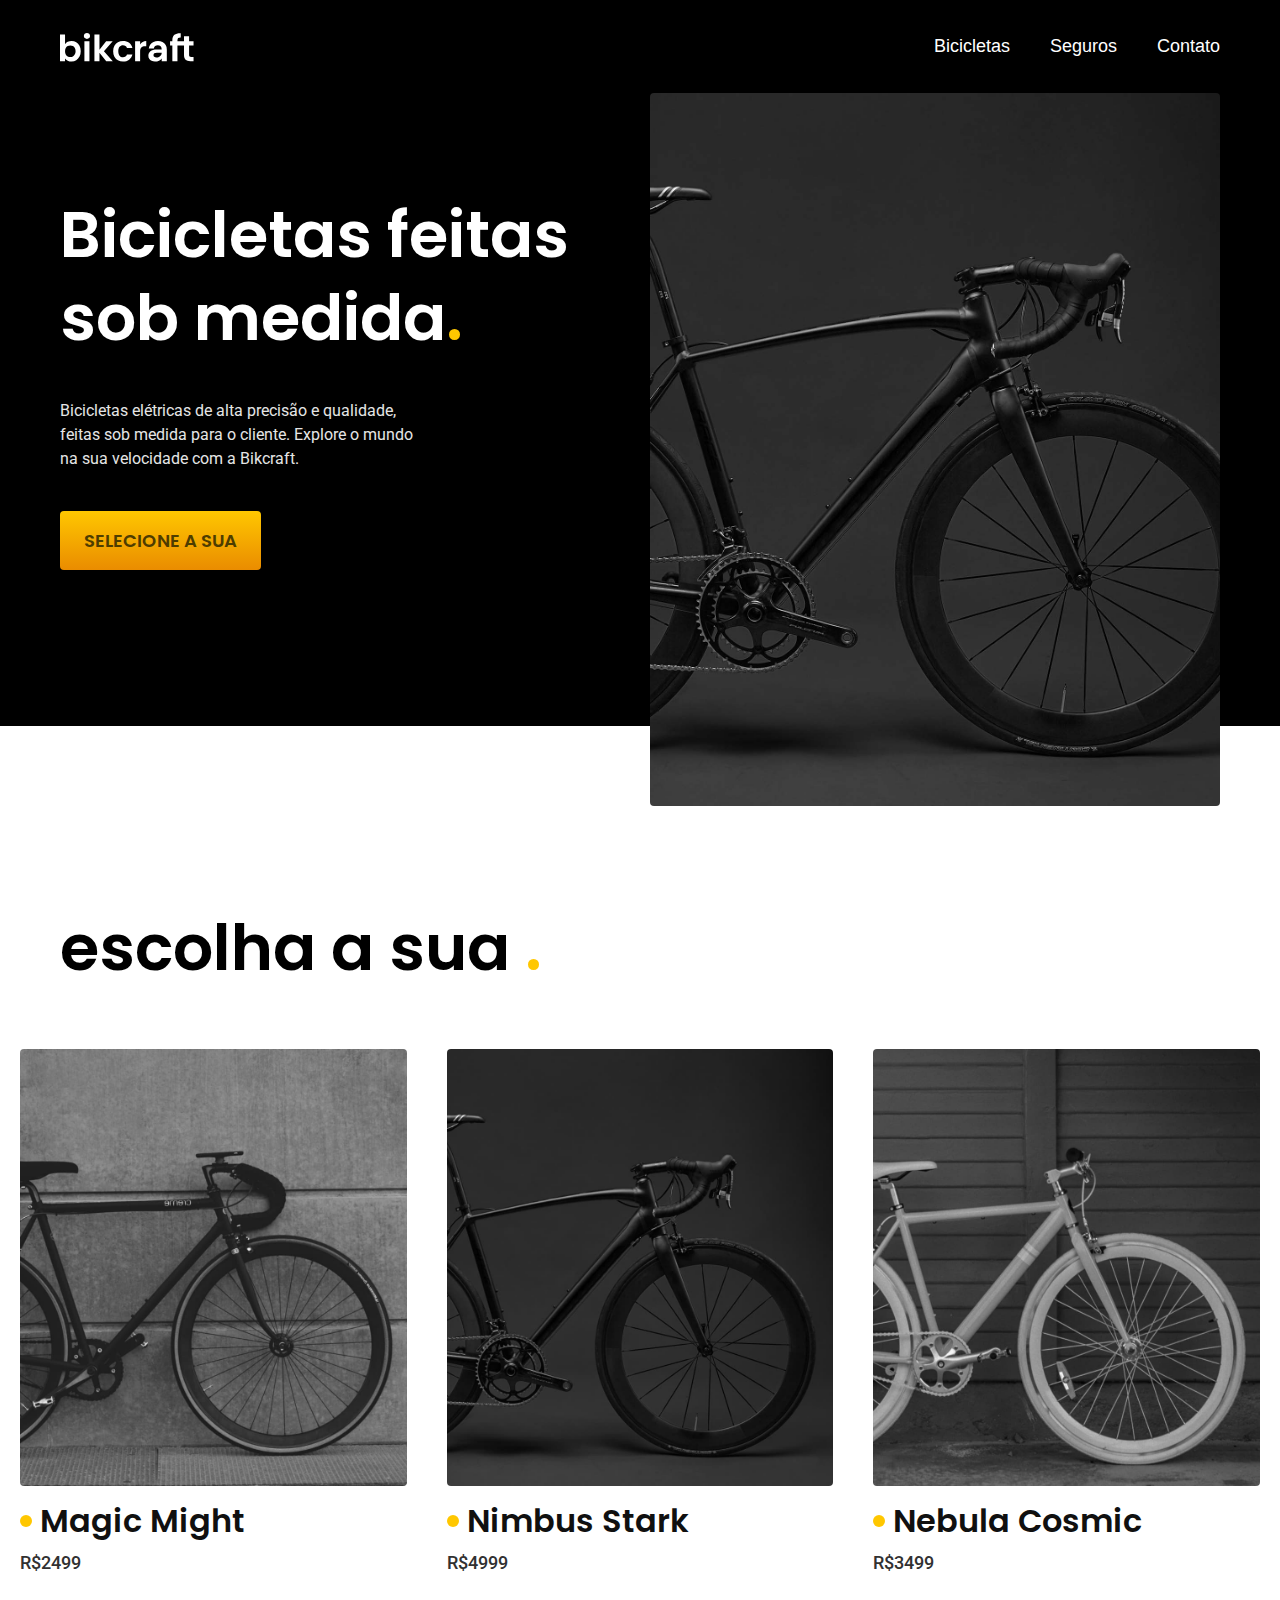
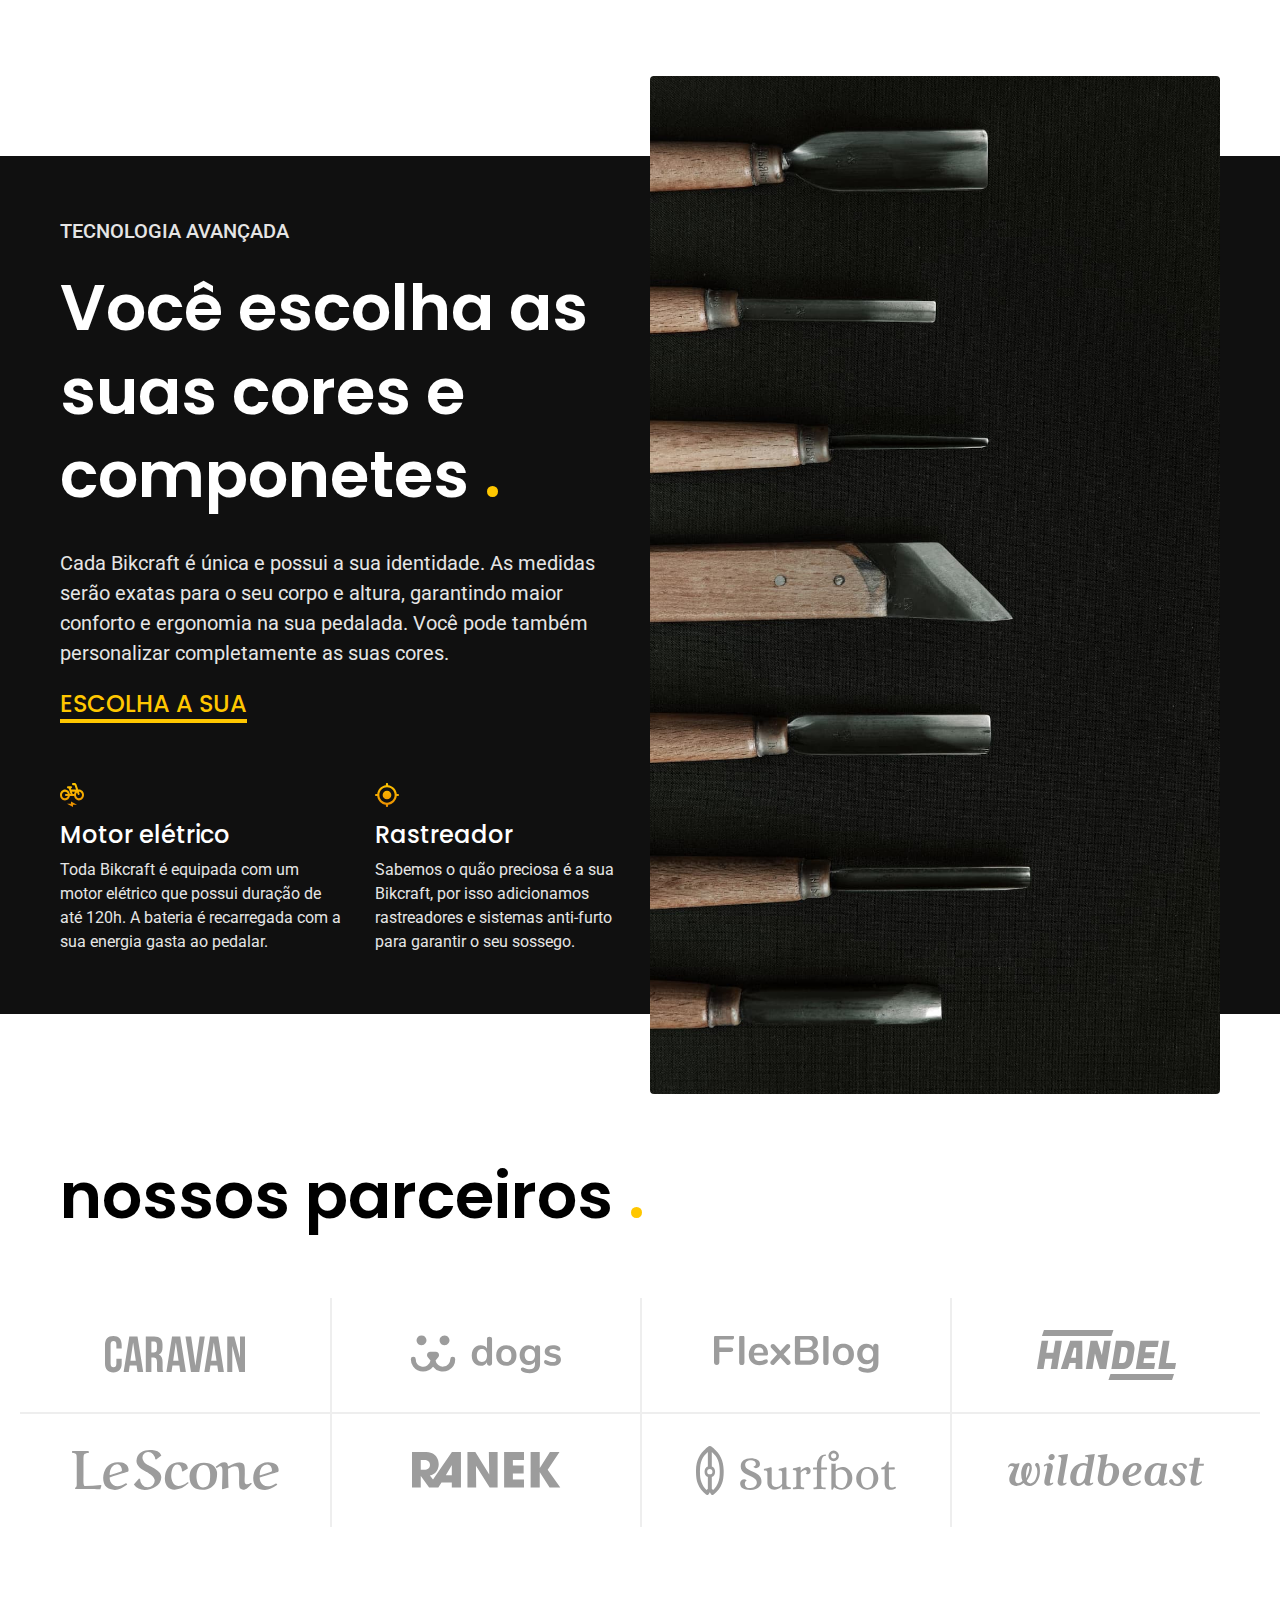
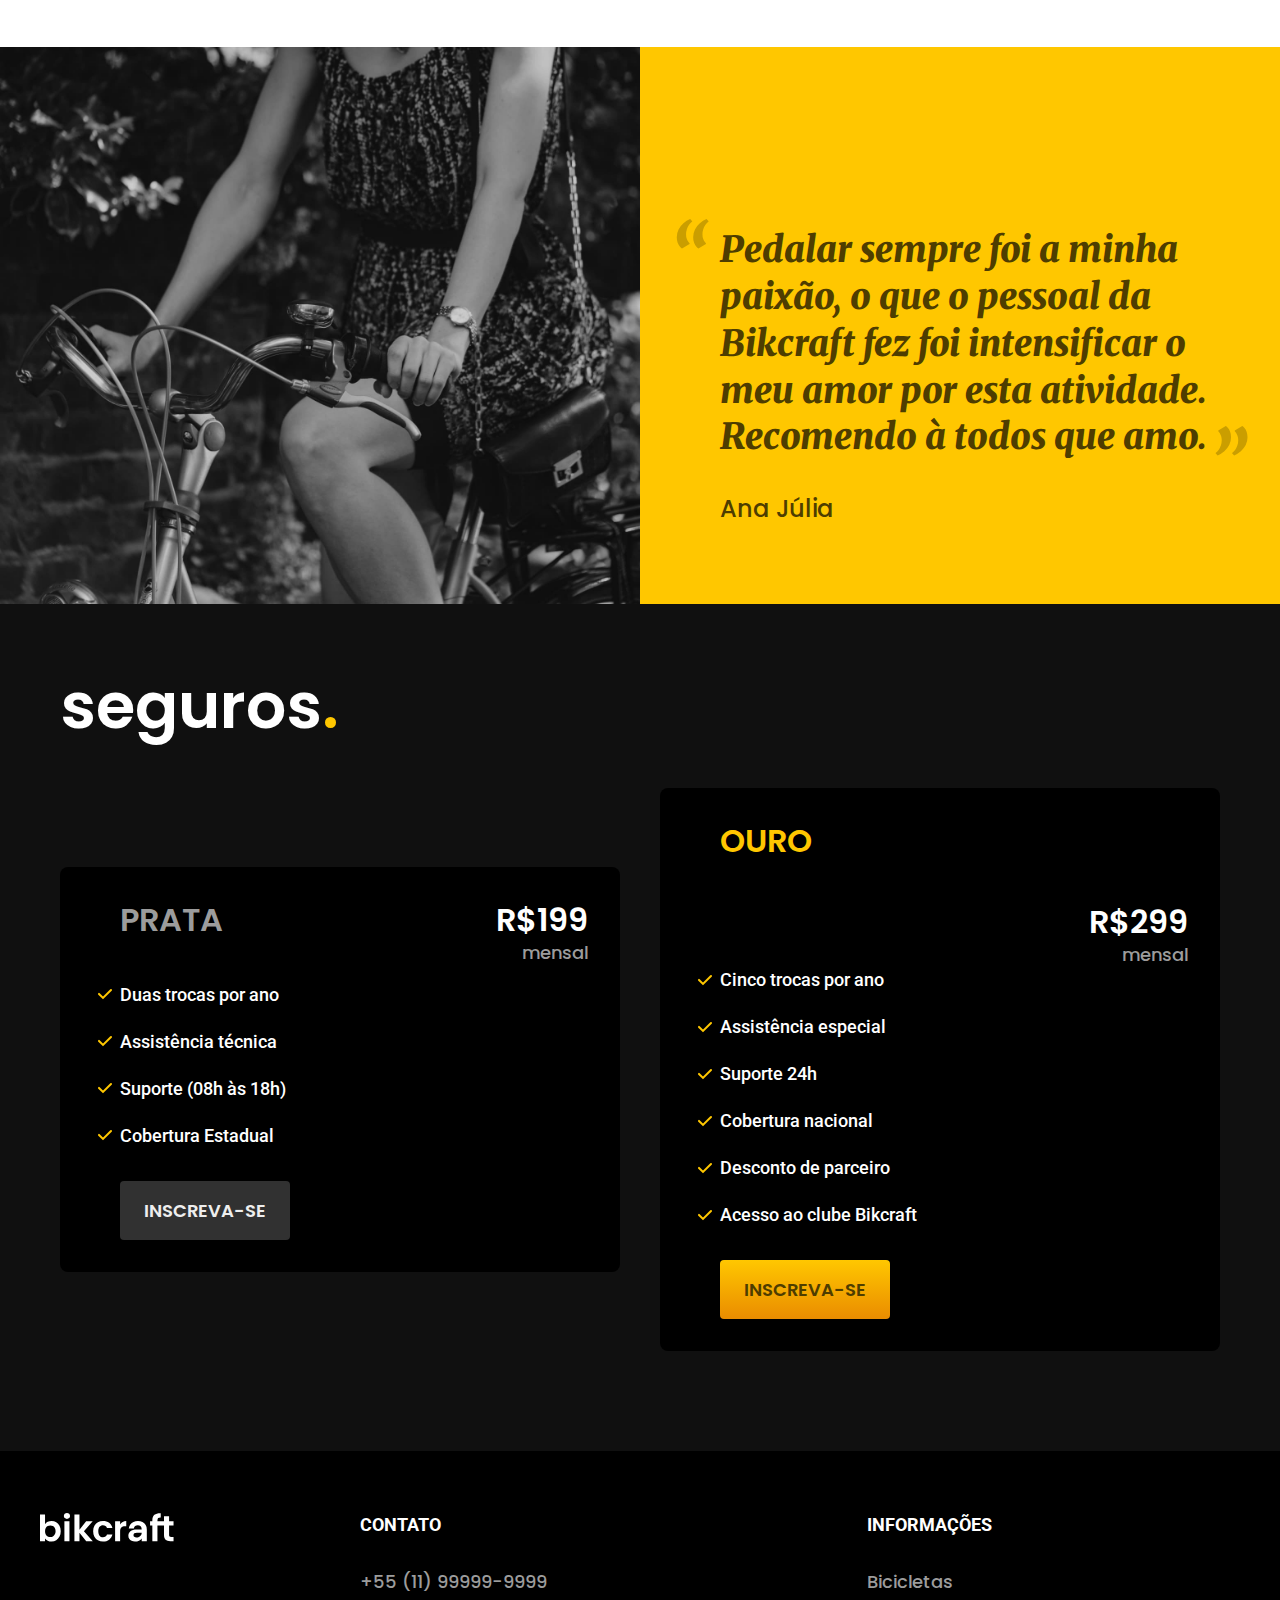
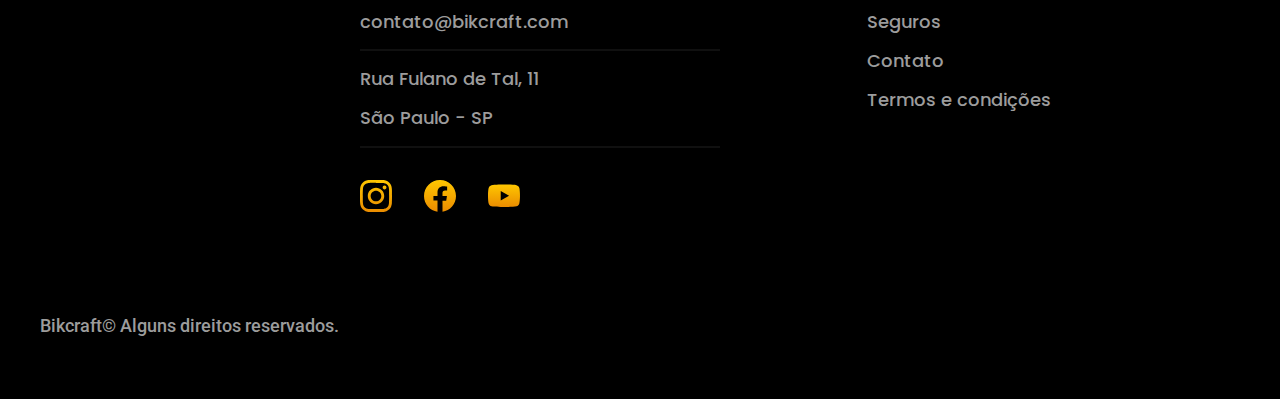
==== index.html @ 58e04f9a "termos" ====
<!DOCTYPE html>
<html lang="pt-br">

<head>
  <meta charset="UTF-8">
  <meta name="viewport" content="width=device-width, initial-scale=1.0">
  <link rel="stylesheet" href="/style.css">
  <link rel="preconnect" href="https://fonts.googleapis.com">
  <link rel="preconnect" href="https://fonts.gstatic.com" crossorigin>
  <link href="https://fonts.googleapis.com/css2?family=Merriweather:ital,wght@1,900&family=Poppins:wght@400;500;600&family=Roboto:wght@400;500;700&display=swap" rel="stylesheet">
  <meta name="description" content="Bicicletas elétricas de alta precisão e qualidade, feitas sob medida para o cliente. Explore o mundo na sua velocidade com a Bikcraft">
  <title>Bikcraft</title>
</head>

<body>
  <header class="header-bg">
    <div class="header container">
      <a href="./"> <img src="/img/bikcraft.svg" alt="Bikcraft"> </a>
      <nav aria-label="primaria">
        <ul class="header-menu">
          <li> <a href="/bicicleta.html"> Bicicletas </a> </li>
          <li> <a href="/seguros.html"> Seguros </a> </li>
          <li> <a href="/contato.html"> Contato </a> </li>
        </ul>
      </nav>
    </div>
  </header>
  <main class="introdução">
    <div class="conteudointro container branco">
      <div class="textosintro">
        <h1 class="p-titulo introtitulo">Bicicletas feitas sob medida<span class="amarelo">.</span></h1>
        <p class="r-texto cinza introtexto">Bicicletas elétricas de alta precisão e qualidade, feitas sob medida para o cliente. Explore o mundo na sua velocidade com a Bikcraft.</p>
        <a class="botão" href="/">SELECIONE A SUA</a>
      </div>
      <img class="imgintro" src="/img/fotos/introducao.jpg" alt="bicicleta">
    </div>
  </main>
  <article class="opções">
    <h1 class="container p-titulo">escolha a sua <span class="amarelo">.</span></h1>
    <div class="bicicletas">
      <div class="bicicleta">
        <a href="./bicicletas/magic.html">
          <img src="/img/bicicletas/magic-home.jpg" alt="magic might">
          <h2 class="p-titulo1 preto1">Magic Might</h2>
          <p class="preço r-texto1 cinza3">R$2499</p>
        </a>
      </div>
      <div class="bicicleta">
        <a href="./bicicletas/nimbus.html">
          <img src="/img/bicicletas/nimbus-home.jpg" alt="nimbus stark">
          <h2 class="p-titulo1 preto1">Nimbus Stark</h2>
          <p class="preço r-texto1 cinza3">R$4999</p>
        </a>
      </div>
      <div class="bicicleta">
        <a href="./bicicletas/nebula.html">
          <img src="/img/bicicletas/nebula-home.jpg" alt="magic might">
          <h2 class="p-titulo1 preto1">Nebula Cosmic</h2>
          <p class="preço r-texto1 cinza3">R$3499</p>
        </a>
      </div>
    </div>
  </article>
  <article class="tecnologia-bg">
    <div class="tecnologia container branco">
      <div>
        <h4 class="r-sub cinza">TECNOLOGIA AVANÇADA</h4>
        <h1 class="p-titulo">Você escolha as suas cores e componetes <span class="amarelo">.</span></h1>
        <p class="r-paragrafo1 cinza">Cada Bikcraft é única e possui a sua identidade. As medidas serão exatas para o seu corpo e altura, garantindo maior conforto e ergonomia na sua pedalada. Você pode também personalizar completamente as suas cores.</p>
        <a class="p-titulo2 amarelo link" href="/"> ESCOLHA A SUA</a>
        <div class="vantagens">
          <div>
            <img src="img/moto.svg" alt="moto">
            <h6 class="p-titulo2">Motor elétrico</h6>
            <p class="r-texto cinza">Toda Bikcraft é equipada com um motor elétrico que possui duração de até 120h. A bateria é recarregada com a sua energia gasta ao pedalar.</p>
          </div>
          <div>
            <img src="/img/ratreador.svg" alt="ratreador">
            <h6 class="p-titulo2">Rastreador</h6>
            <p class="r-texto cinza">Sabemos o quão preciosa é a sua Bikcraft, por isso adicionamos rastreadores e sistemas anti-furto para garantir o seu sossego.</p>
          </div>
        </div>
      </div>
      <div>
        <img class="imgtec" src="/img/fotos/tecnologia.jpg" alt="tecnologia">
      </div>
    </div>
  </article>
  <section class="parceiros" aria-label="nossos parceiros">
    <h1 class="p-titulo container">nossos parceiros <span class="amarelo">.</span></h1>
    <ul class="parceiro">
      <li><img src="/img/parceiros/caravan.svg" alt=""></li>
      <li><img src="/img/parceiros/dogs.svg" alt=""></li>
      <li> <img src="/img/parceiros/flexblog.svg" alt=""></li>
      <li> <img src="/img/parceiros/handel.svg" alt=""></li>
      <li><img src="/img/parceiros/lescone.svg" alt=""></li>
      <li><img src="/img/parceiros/ranek.svg" alt=""></li>
      <li><img src="/img/parceiros/surfbot.svg" alt=""></li>
      <li> <img src="/img/parceiros/wildbeast.svg" alt=""></li>
    </ul>
  </section>
  <section class="depoimento">
    <div>
      <img src="/img/fotos/depoimento.jpg" alt="bicicleta">
    </div>
    <div class="conteudodep">
      <p class="dep textodep amarelo1">Pedalar sempre foi a minha paixão, o que o pessoal da Bikcraft fez foi intensificar o meu amor por esta atividade. Recomendo à todos que amo.</p>
      <span class="p-titulo2  amarelo1">Ana Júlia</span>
    </div>
  </section>
  <article class="seguros-bg branco">
    <div class="seguros container">
      <h1 class="p-titulo">seguros<span class="amarelo">.</span></h1>
      <div class="peo prata">
        <h3 class="p-titulo1 cinza4">PRATA</h3>
        <span class="p-titulo1">R$199
          <span class="p-textop cinza4">mensal</span></span>
        <ul class="r-texto1">
          <li>Duas trocas por ano</li>
          <li>Assistência técnica</li>
          <li>Suporte (08h às 18h)</li>
          <li>Cobertura Estadual</li>
        </ul>
        <a class="botão secundario" href="./orçamento.hmtl">INSCREVA-SE<a>
      </div>
      <div class="peo ouro">
        <div>
          <h3 class="amarelo p-titulo1">OURO</h3>
        </div>
        <span class="p-titulo1">R$299
          <span class="p-textop cinza4">mensal</span>
        </span>
        <ul class="r-texto1">
          <li>Cinco trocas por ano</li>
          <li>Assistência especial</li>
          <li>Suporte 24h</li>
          <li>Cobertura nacional</li>
          <li>Desconto de parceiro</li>
          <li>Acesso ao clube Bikcraft</li>
        </ul>
        <a class="botão" href="./orçamento.hmtl">INSCREVA-SE<a>
      </div>
    </div>
  </article>
  <footer class="footer-bg">
    <div class="footer container branco">
      <img class="bikcraft-logo" src="/img/bikcraft.svg" alt="Bikcraft">
      <div class="contato">
        <h3 class="r-titulopp">CONTATO</h3>
        <Ul class="p-textop cinza4">
          <li><a href="tel:+5511999999999">+55 (11) 99999-9999</a></li>
          <li><a href="mailto:contato@bikcraft.com">contato@bikcraft.com</a></li>
          <li><span>Rua Fulano de Tal, 11</span></li>
          <li><span>São Paulo - SP<span></li>
        </Ul>
        <div class="footer-redes">
          <img src="/img/insta.svg" alt="">
          <img src="/img/face.svg" alt="">
          <img src="/img/yout.svg" alt="">
        </div>
      </div>
      <div class="informção">
        <h3 class="r-titulopp">INFORMAÇÕES</h3>
        <Ul class="p-textop cinza4">
          <li><a href="/">Bicicletas</a></li>
          <li><a href="/">Seguros</a></li>
          <li><a href="/">Contato</a></li>
          <li><a href="/termos.html">Termos e condições</a></li>
        </ul>
      </div>
      <p class="textfooter r-texto1 cinza4">Bikcraft© Alguns direitos reservados.</p>
    </div>
  </footer>
</body>

</html>
---- style.css ----
@import url("./css/global.css");
@import url("./css/tipografia.css");
@import url("./css/cor.css");
@import url("./css/componente.css");
@import url("./css/header.css");
@import url("./css/introdução.css");
@import url("./css/bicicletas.css");
@import url("./css/tecnologia.css");
@import url("./css/parceiros.css");
@import url("./css/depoimento.css");
@import url("./css/seguro.css");
@import url("./css/footer.css");
/* Termos e condições */
@import url("./css/termos/termos.css");
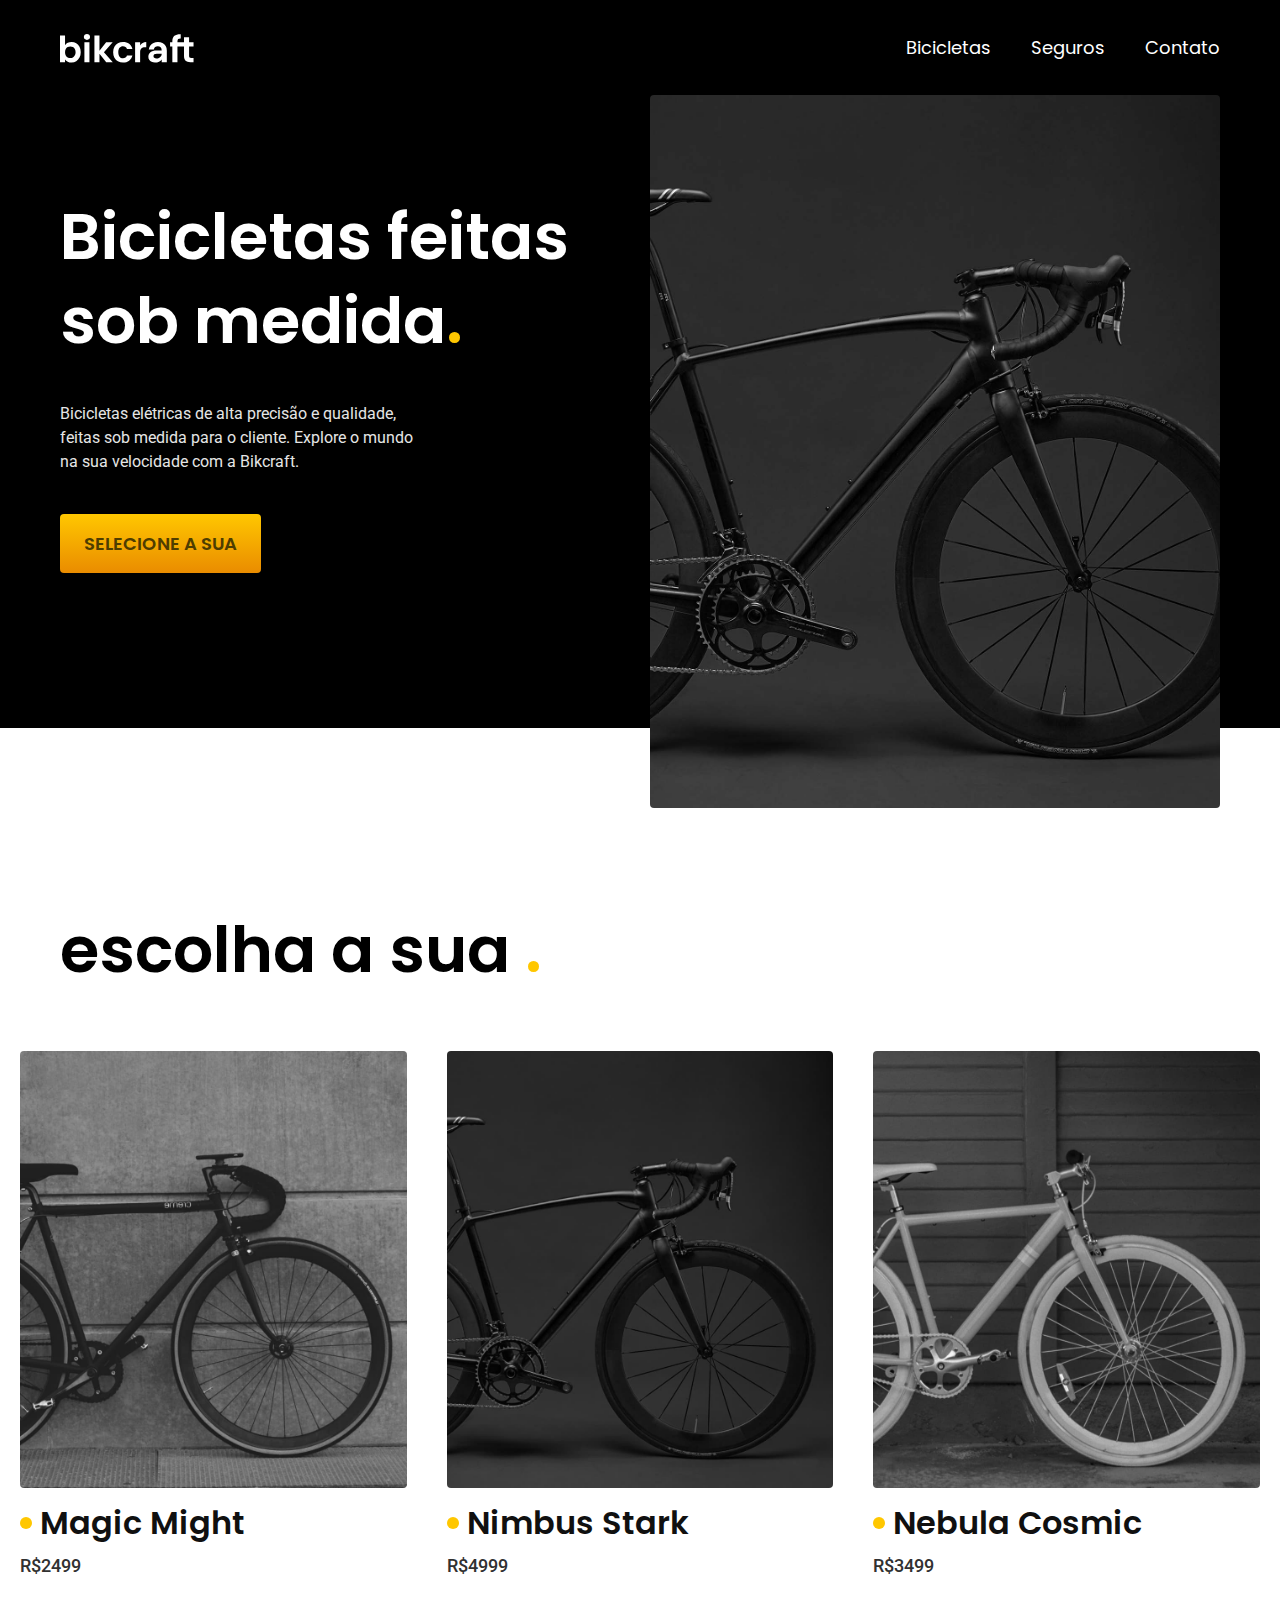
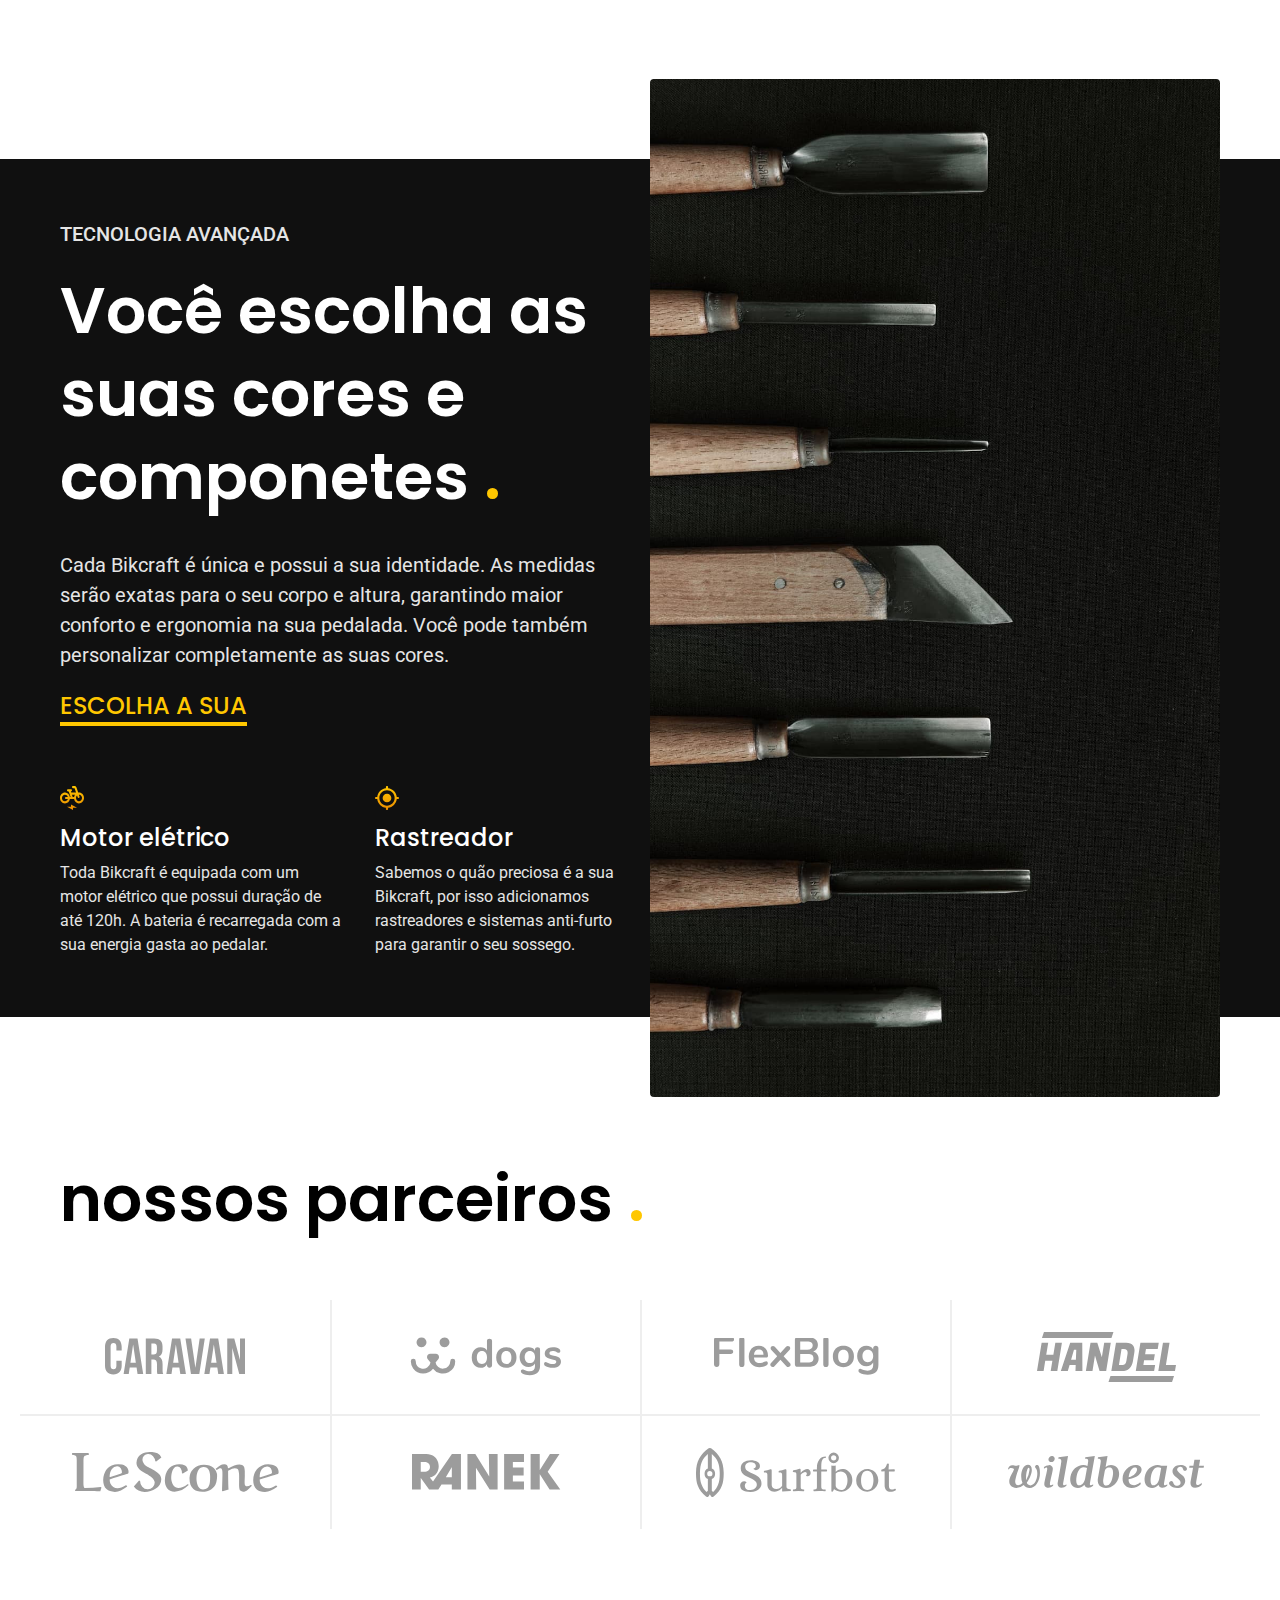
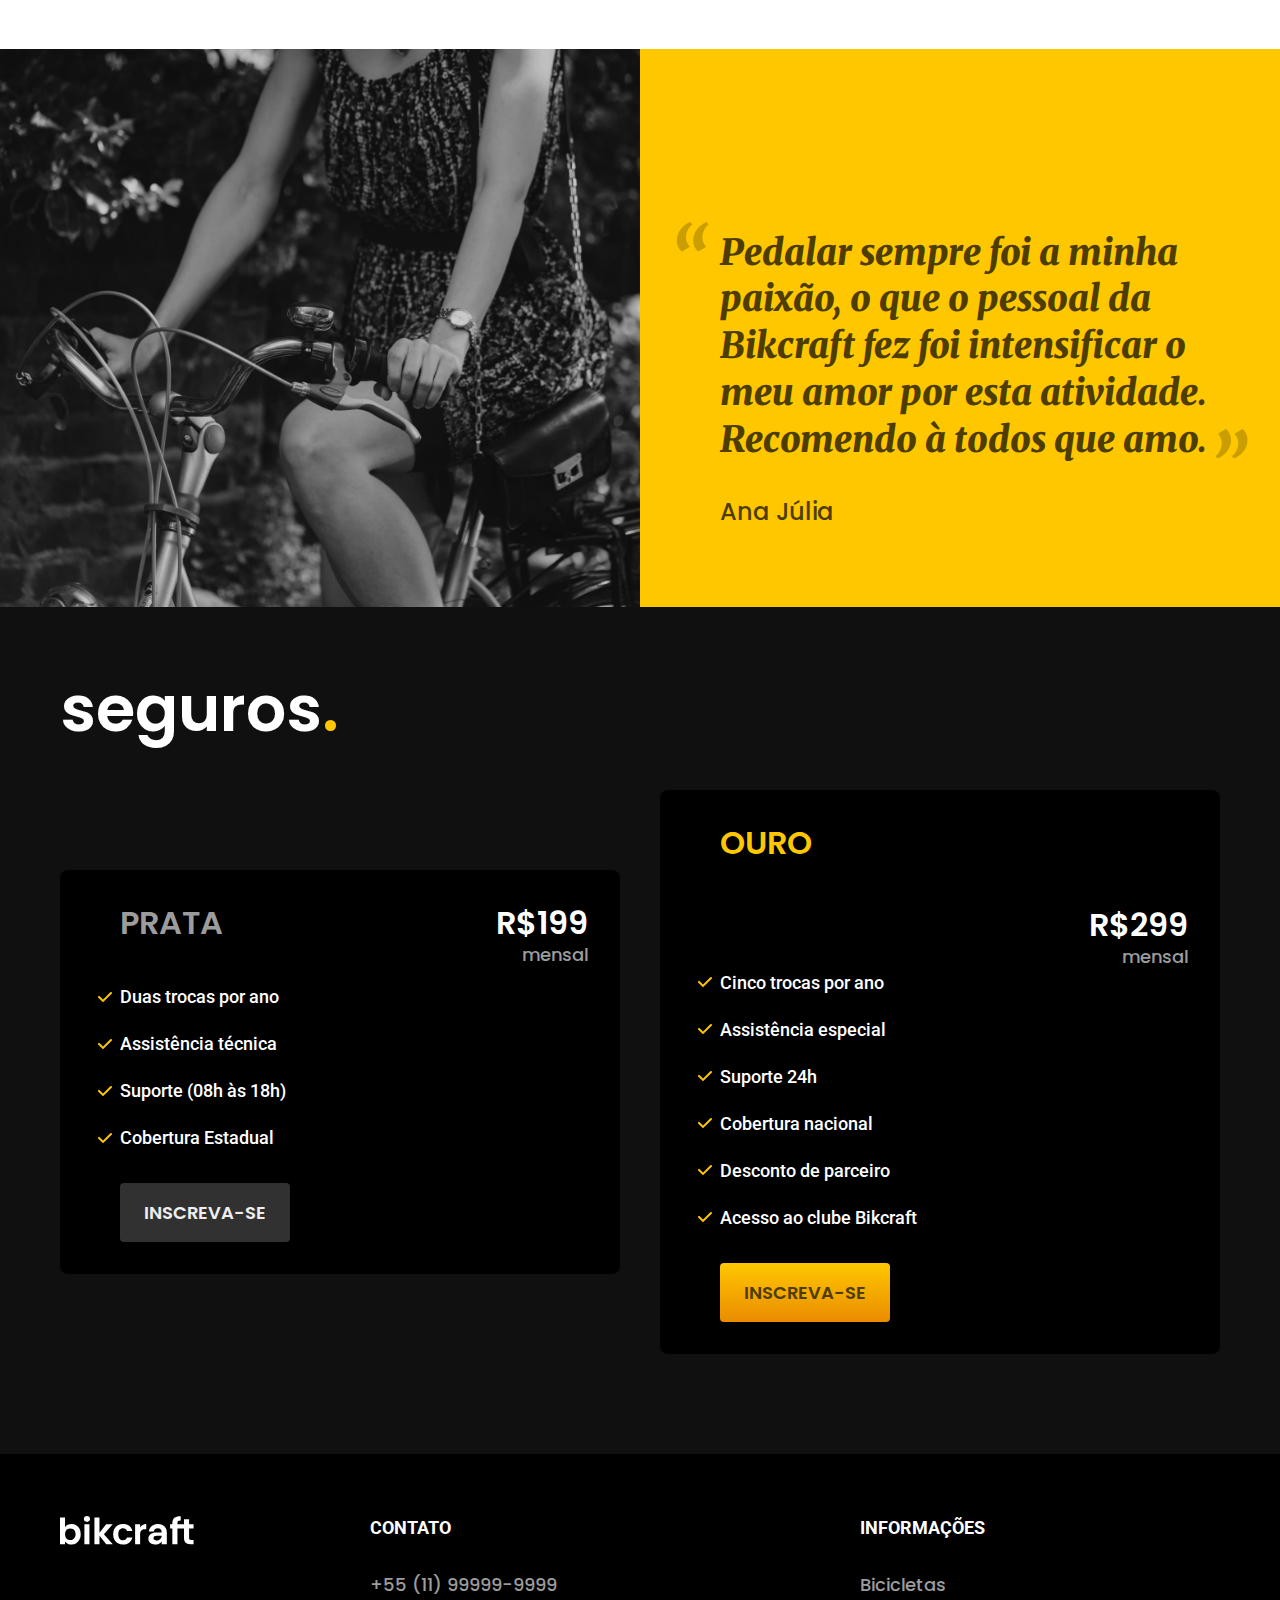
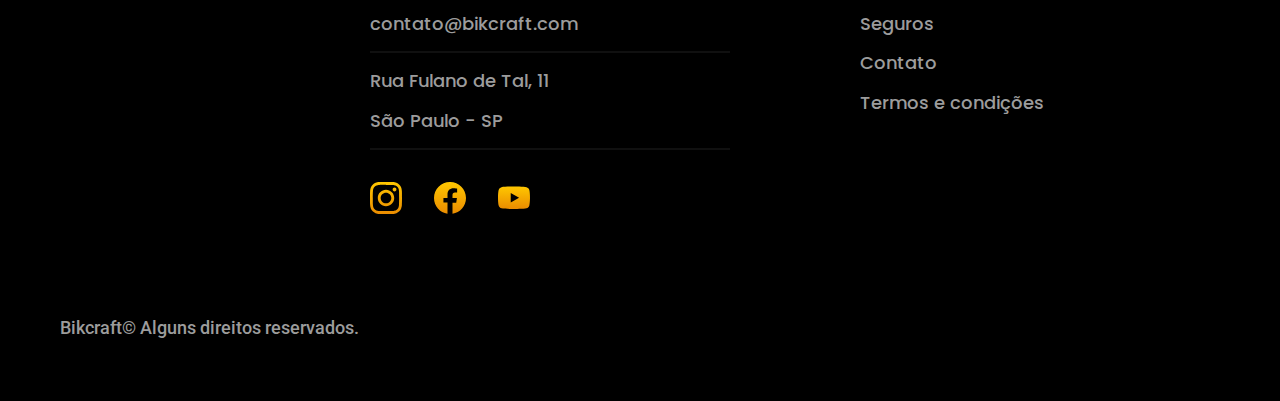
==== commit 182cc3fe: "bicicletas" ====
--- a/index.html
+++ b/index.html
@@ -4,7 +4,7 @@
 <head>
   <meta charset="UTF-8">
   <meta name="viewport" content="width=device-width, initial-scale=1.0">
-  <link rel="stylesheet" href="/style.css">
+  <link rel="stylesheet" href="/css/style.css">
   <link rel="preconnect" href="https://fonts.googleapis.com">
   <link rel="preconnect" href="https://fonts.gstatic.com" crossorigin>
   <link href="https://fonts.googleapis.com/css2?family=Merriweather:ital,wght@1,900&family=Poppins:wght@400;500;600&family=Roboto:wght@400;500;700&display=swap" rel="stylesheet">
@@ -17,8 +17,8 @@
     <div class="header container">
       <a href="./"> <img src="/img/bikcraft.svg" alt="Bikcraft"> </a>
       <nav aria-label="primaria">
-        <ul class="header-menu">
-          <li> <a href="/bicicleta.html"> Bicicletas </a> </li>
+        <ul class="header-menu p-textopp">
+          <li> <a href="/bicicletas.html"> Bicicletas </a> </li>
           <li> <a href="/seguros.html"> Seguros </a> </li>
           <li> <a href="/contato.html"> Contato </a> </li>
         </ul>
@@ -159,7 +159,7 @@
           <img src="/img/yout.svg" alt="">
         </div>
       </div>
-      <div class="informção">
+      <div class="informação">
         <h3 class="r-titulopp">INFORMAÇÕES</h3>
         <Ul class="p-textop cinza4">
           <li><a href="/">Bicicletas</a></li>
--- a/css/style.css
+++ b/css/style.css
@@ -0,0 +1,14 @@
+@import url("./global/global.css");
+@import url("./global/tipografia.css");
+@import url("./global/cor.css");
+@import url("./global/componente.css");
+@import url("./global/header.css");
+@import url("./home/introdução.css");
+@import url("./home/bicicletas.css");
+@import url("./home/tecnologia.css");
+@import url("./home/parceiros.css");
+@import url("./home/depoimento.css");
+@import url("./home/seguro.css");
+@import url("./global/footer.css");
+@import url("./termos/termos.css");
+@import url("./bicicletas/bicicletas.css");
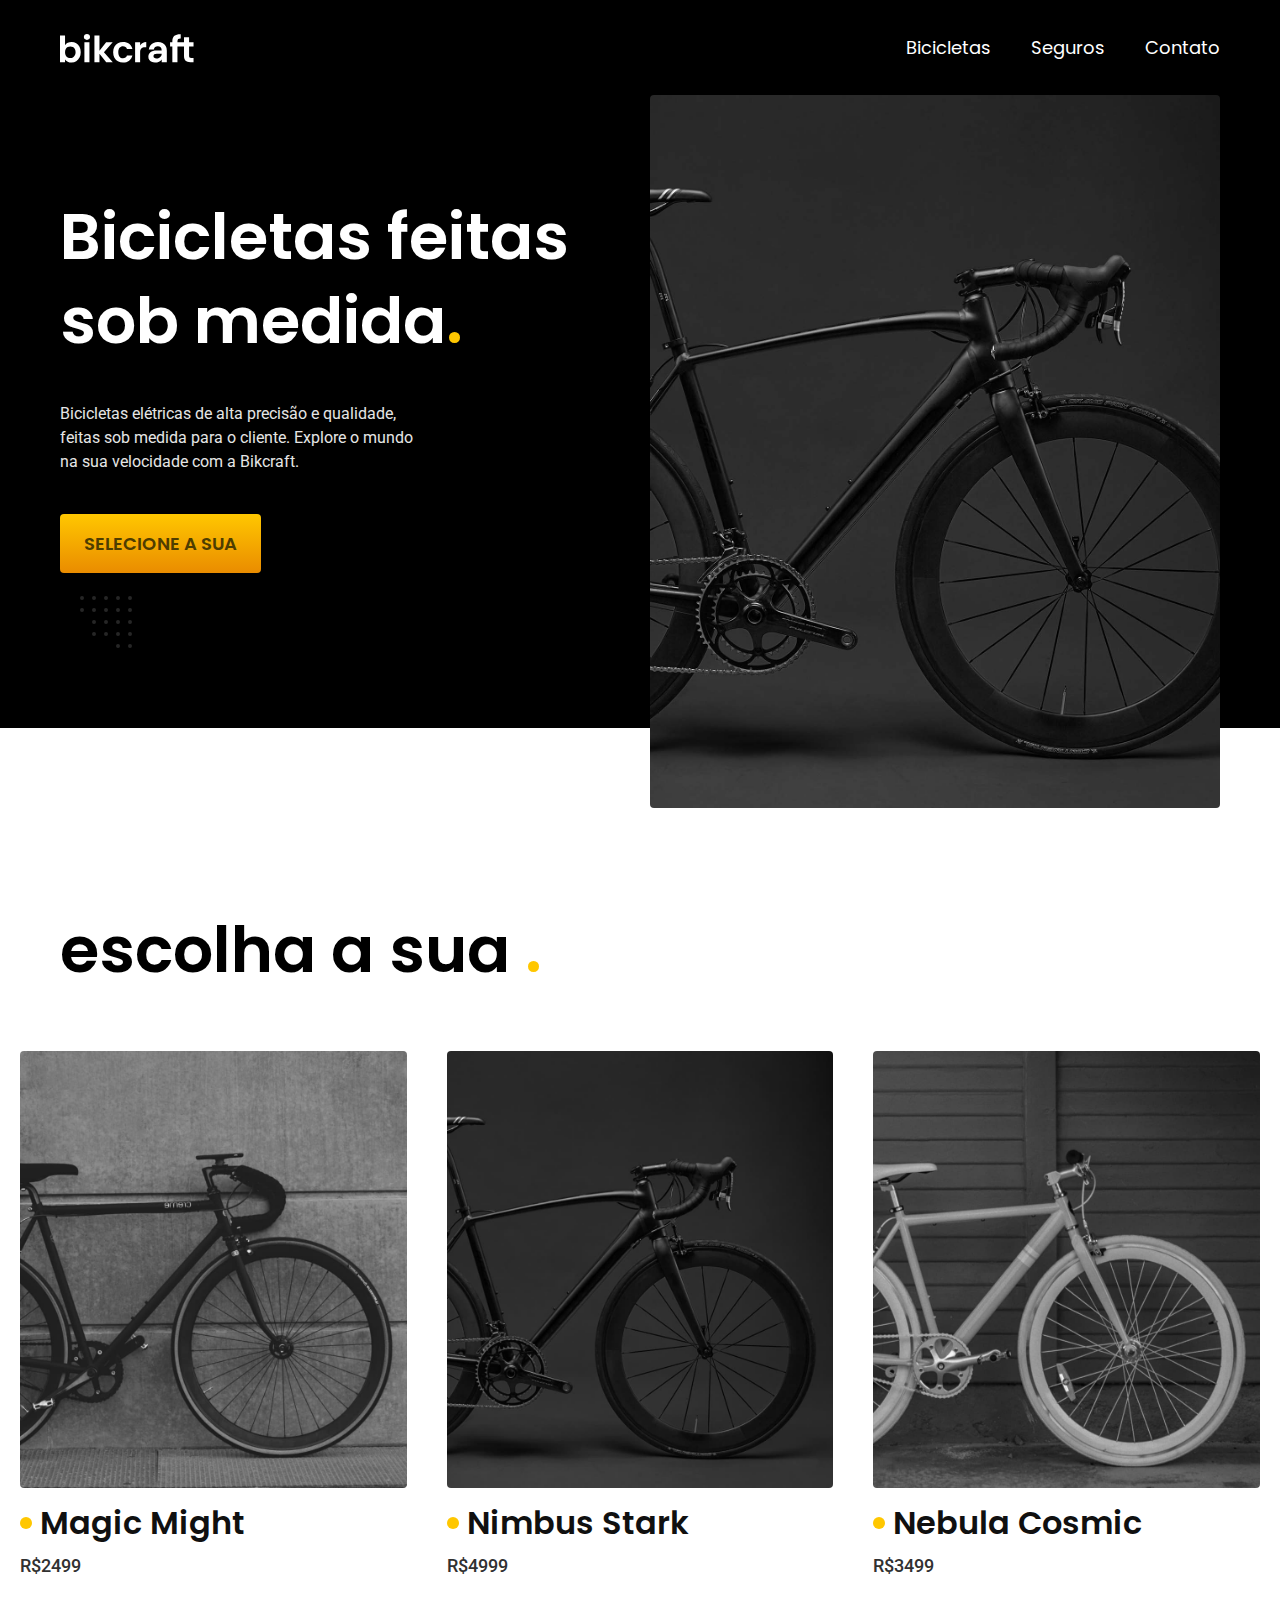
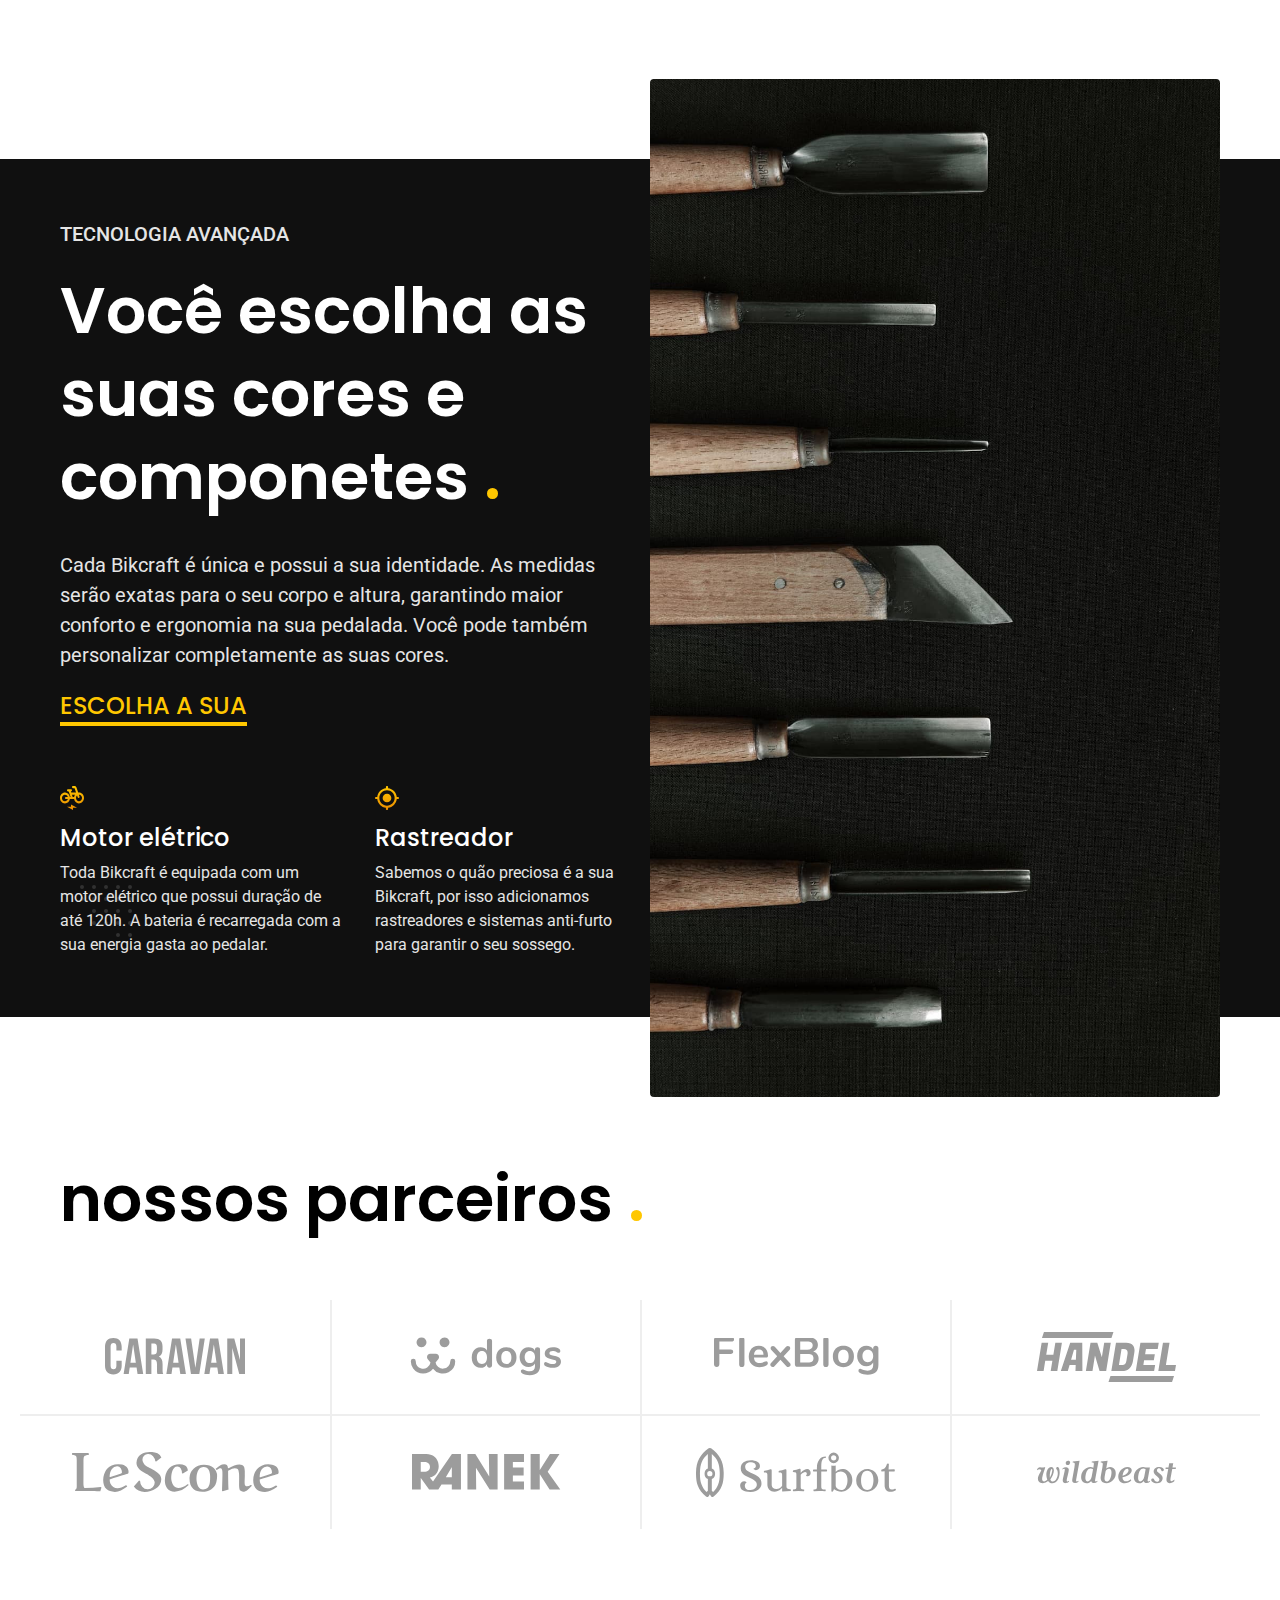
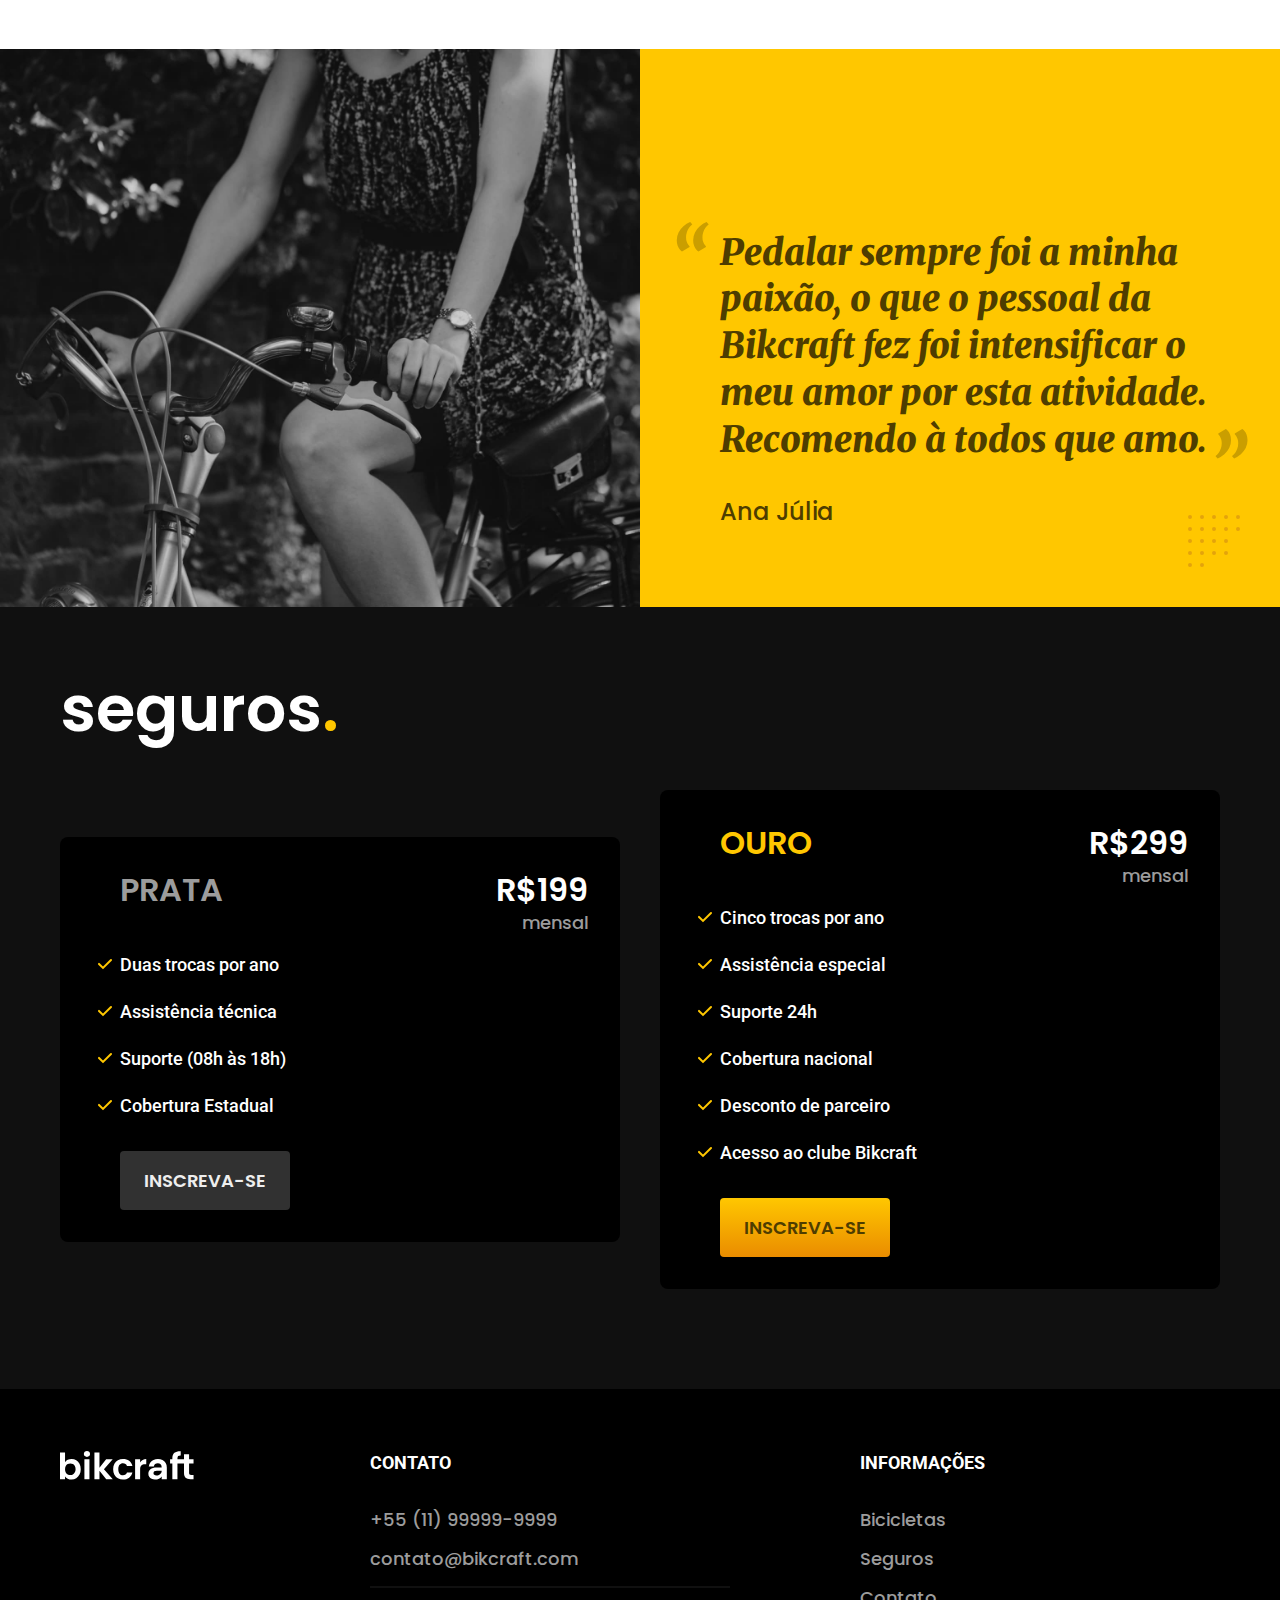
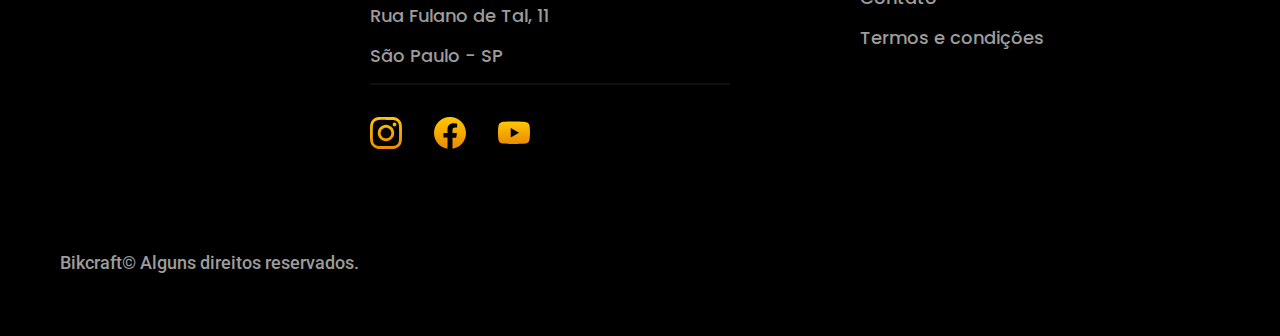
==== commit 614dfc71: "final" ====
--- a/index.html
+++ b/index.html
@@ -15,7 +15,7 @@
 <body>
   <header class="header-bg">
     <div class="header container">
-      <a href="./"> <img src="/img/bikcraft.svg" alt="Bikcraft"> </a>
+      <a href="./"> <img src="/img/bikcraft.svg" width="136" height="32" alt="Bikcraft"> </a>
       <nav aria-label="primaria">
         <ul class="header-menu p-textopp">
           <li> <a href="/bicicletas.html"> Bicicletas </a> </li>
@@ -32,7 +32,10 @@
         <p class="r-texto cinza introtexto">Bicicletas elétricas de alta precisão e qualidade, feitas sob medida para o cliente. Explore o mundo na sua velocidade com a Bikcraft.</p>
         <a class="botão" href="/">SELECIONE A SUA</a>
       </div>
-      <img class="imgintro" src="/img/fotos/introducao.jpg" alt="bicicleta">
+      <picture>
+        <source media="(max-width: 800px)" srcset="./img/bicicletas/nimbus.jpg">
+        <img class="imgintro" src="/img/fotos/introducao.jpg" width="1280" height="1600" alt="bicicleta">
+      </picture>
     </div>
   </main>
   <article class="opções">
@@ -40,21 +43,21 @@
     <div class="bicicletas">
       <div class="bicicleta">
         <a href="./bicicletas/magic.html">
-          <img src="/img/bicicletas/magic-home.jpg" alt="magic might">
+          <img src="/img/bicicletas/magic-home.jpg" width="920" height="1040" alt="magic might">
           <h2 class="p-titulo1 preto1">Magic Might</h2>
           <p class="preço r-texto1 cinza3">R$2499</p>
         </a>
       </div>
       <div class="bicicleta">
         <a href="./bicicletas/nimbus.html">
-          <img src="/img/bicicletas/nimbus-home.jpg" alt="nimbus stark">
+          <img src="/img/bicicletas/nimbus-home.jpg" width="920" height="1040" alt="nimbus stark">
           <h2 class="p-titulo1 preto1">Nimbus Stark</h2>
           <p class="preço r-texto1 cinza3">R$4999</p>
         </a>
       </div>
       <div class="bicicleta">
         <a href="./bicicletas/nebula.html">
-          <img src="/img/bicicletas/nebula-home.jpg" alt="magic might">
+          <img src="/img/bicicletas/nebula-home.jpg" width="920" height="1040  alt=" magic might">
           <h2 class="p-titulo1 preto1">Nebula Cosmic</h2>
           <p class="preço r-texto1 cinza3">R$3499</p>
         </a>
@@ -70,38 +73,38 @@
         <a class="p-titulo2 amarelo link" href="/"> ESCOLHA A SUA</a>
         <div class="vantagens">
           <div>
-            <img src="img/moto.svg" alt="moto">
+            <img src="img/moto.svg" width="24" height="24" alt="moto">
             <h6 class="p-titulo2">Motor elétrico</h6>
             <p class="r-texto cinza">Toda Bikcraft é equipada com um motor elétrico que possui duração de até 120h. A bateria é recarregada com a sua energia gasta ao pedalar.</p>
           </div>
           <div>
-            <img src="/img/ratreador.svg" alt="ratreador">
+            <img src="/img/ratreador.svg" width="24" height="24" alt="ratreador">
             <h6 class="p-titulo2">Rastreador</h6>
             <p class="r-texto cinza">Sabemos o quão preciosa é a sua Bikcraft, por isso adicionamos rastreadores e sistemas anti-furto para garantir o seu sossego.</p>
           </div>
         </div>
       </div>
       <div>
-        <img class="imgtec" src="/img/fotos/tecnologia.jpg" alt="tecnologia">
+        <img class="imgtec" src="/img/fotos/tecnologia.jpg" width="1200" height="1920" alt="tecnologia">
       </div>
     </div>
   </article>
   <section class="parceiros" aria-label="nossos parceiros">
     <h1 class="p-titulo container">nossos parceiros <span class="amarelo">.</span></h1>
     <ul class="parceiro">
-      <li><img src="/img/parceiros/caravan.svg" alt=""></li>
-      <li><img src="/img/parceiros/dogs.svg" alt=""></li>
-      <li> <img src="/img/parceiros/flexblog.svg" alt=""></li>
-      <li> <img src="/img/parceiros/handel.svg" alt=""></li>
-      <li><img src="/img/parceiros/lescone.svg" alt=""></li>
-      <li><img src="/img/parceiros/ranek.svg" alt=""></li>
-      <li><img src="/img/parceiros/surfbot.svg" alt=""></li>
-      <li> <img src="/img/parceiros/wildbeast.svg" alt=""></li>
+      <li><img src="/img/parceiros/caravan.svg" width="140" height="38" alt=""></li>
+      <li><img src="/img/parceiros/dogs.svg" width="152" height="39" alt=""></li>
+      <li> <img src="/img/parceiros/flexblog.svg" width="165" height="38" alt=""></li>
+      <li> <img src="/img/parceiros/handel.svg" width="139" height="50" alt=""></li>
+      <li><img src="/img/parceiros/lescone.svg" width="208" height="41" alt=""></li>
+      <li><img src="/img/parceiros/ranek.svg" width="149" height="36" alt=""></li>
+      <li><img src="/img/parceiros/surfbot.svg" width="200" height="49" alt=""></li>
+      <li> <img src="/img/parceiros/wildbeast.svg" width="139" height="34" alt=""></li>
     </ul>
   </section>
   <section class="depoimento">
     <div>
-      <img src="/img/fotos/depoimento.jpg" alt="bicicleta">
+      <img src="/img/fotos/depoimento.jpg" width="1560" height="1360" alt="bicicleta">
     </div>
     <div class="conteudodep">
       <p class="dep textodep amarelo1">Pedalar sempre foi a minha paixão, o que o pessoal da Bikcraft fez foi intensificar o meu amor por esta atividade. Recomendo à todos que amo.</p>
@@ -121,15 +124,13 @@
           <li>Suporte (08h às 18h)</li>
           <li>Cobertura Estadual</li>
         </ul>
-        <a class="botão secundario" href="./orçamento.hmtl">INSCREVA-SE<a>
+        <a class="botão secundario" href="/orçamento.hmtl">INSCREVA-SE<a>
       </div>
       <div class="peo ouro">
-        <div>
-          <h3 class="amarelo p-titulo1">OURO</h3>
-        </div>
-        <span class="p-titulo1">R$299
-          <span class="p-textop cinza4">mensal</span>
-        </span>
+        <h3 class="amarelo p-titulo1">OURO</h3>
+        <div class="spanp"><span class="p-titulo1">R$299
+            <span class="p-textop cinza4">mensal</span>
+          </span></div>
         <ul class="r-texto1">
           <li>Cinco trocas por ano</li>
           <li>Assistência especial</li>
@@ -138,13 +139,13 @@
           <li>Desconto de parceiro</li>
           <li>Acesso ao clube Bikcraft</li>
         </ul>
-        <a class="botão" href="./orçamento.hmtl">INSCREVA-SE<a>
+        <a class="botão" href="/orçamento.hmtl">INSCREVA-SE<a>
       </div>
     </div>
   </article>
   <footer class="footer-bg">
     <div class="footer container branco">
-      <img class="bikcraft-logo" src="/img/bikcraft.svg" alt="Bikcraft">
+      <img class="bikcraft-logo" src="/img/bikcraft.svg" width="136" height="32" alt="Bikcraft">
       <div class="contato">
         <h3 class="r-titulopp">CONTATO</h3>
         <Ul class="p-textop cinza4">
@@ -154,16 +155,16 @@
           <li><span>São Paulo - SP<span></li>
         </Ul>
         <div class="footer-redes">
-          <img src="/img/insta.svg" alt="">
-          <img src="/img/face.svg" alt="">
-          <img src="/img/yout.svg" alt="">
+          <img src="/img/insta.svg" width="32" height="32" alt="">
+          <img src="/img/face.svg" width="32" height="32" alt="">
+          <img src="/img/yout.svg" width="32" height="23" alt="">
         </div>
       </div>
       <div class="informação">
         <h3 class="r-titulopp">INFORMAÇÕES</h3>
         <Ul class="p-textop cinza4">
-          <li><a href="/">Bicicletas</a></li>
-          <li><a href="/">Seguros</a></li>
+          <li><a href="/bicicletas.html">Bicicletas</a></li>
+          <li><a href="/seguros.html">Seguros</a></li>
           <li><a href="/">Contato</a></li>
           <li><a href="/termos.html">Termos e condições</a></li>
         </ul>
--- a/css/style.css
+++ b/css/style.css
@@ -10,5 +10,10 @@
 @import url("./home/depoimento.css");
 @import url("./home/seguro.css");
 @import url("./global/footer.css");
+/* outras pages */
 @import url("./termos/termos.css");
 @import url("./bicicletas/bicicletas.css");
+@import url("./seguros/seguros.css");
+@import url("./bicicletas/bicicleta.css");
+@import url("./contato/contato.css");
+@import url("./orçamento/orçamento.css");
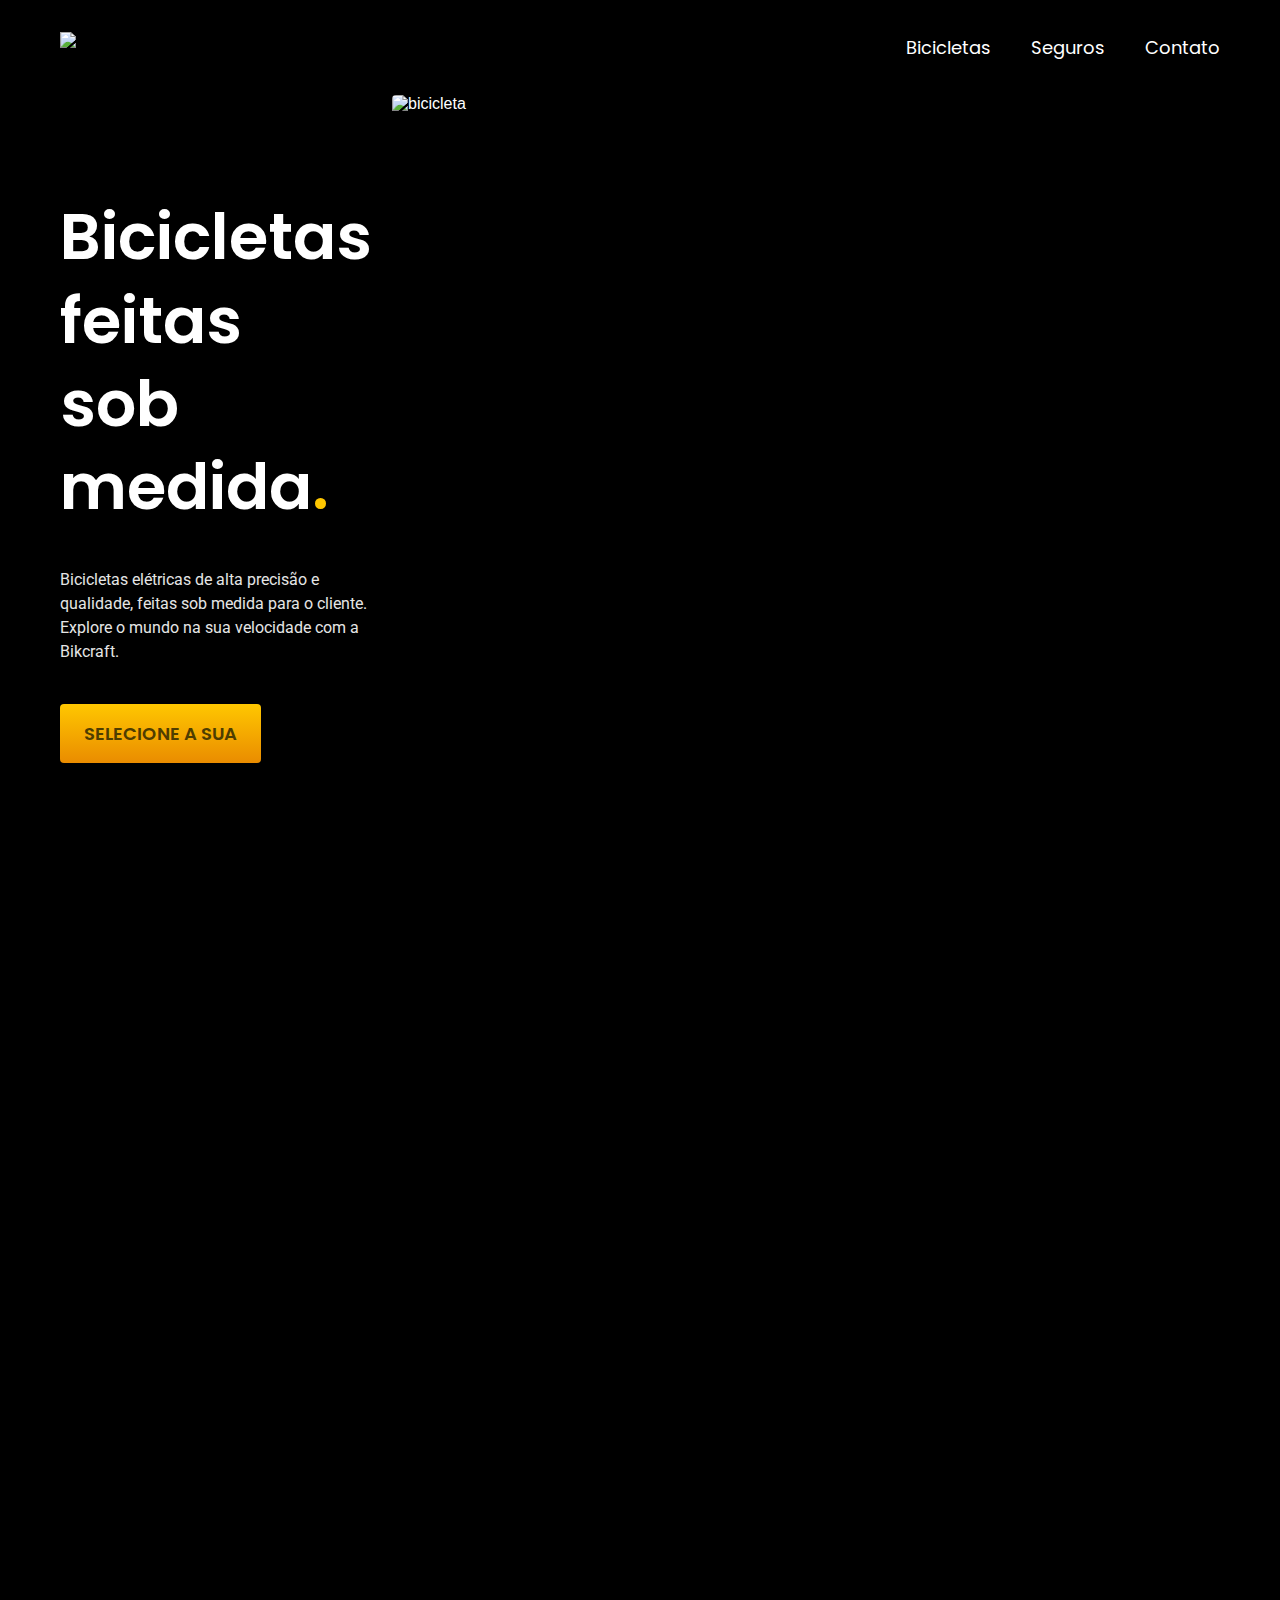
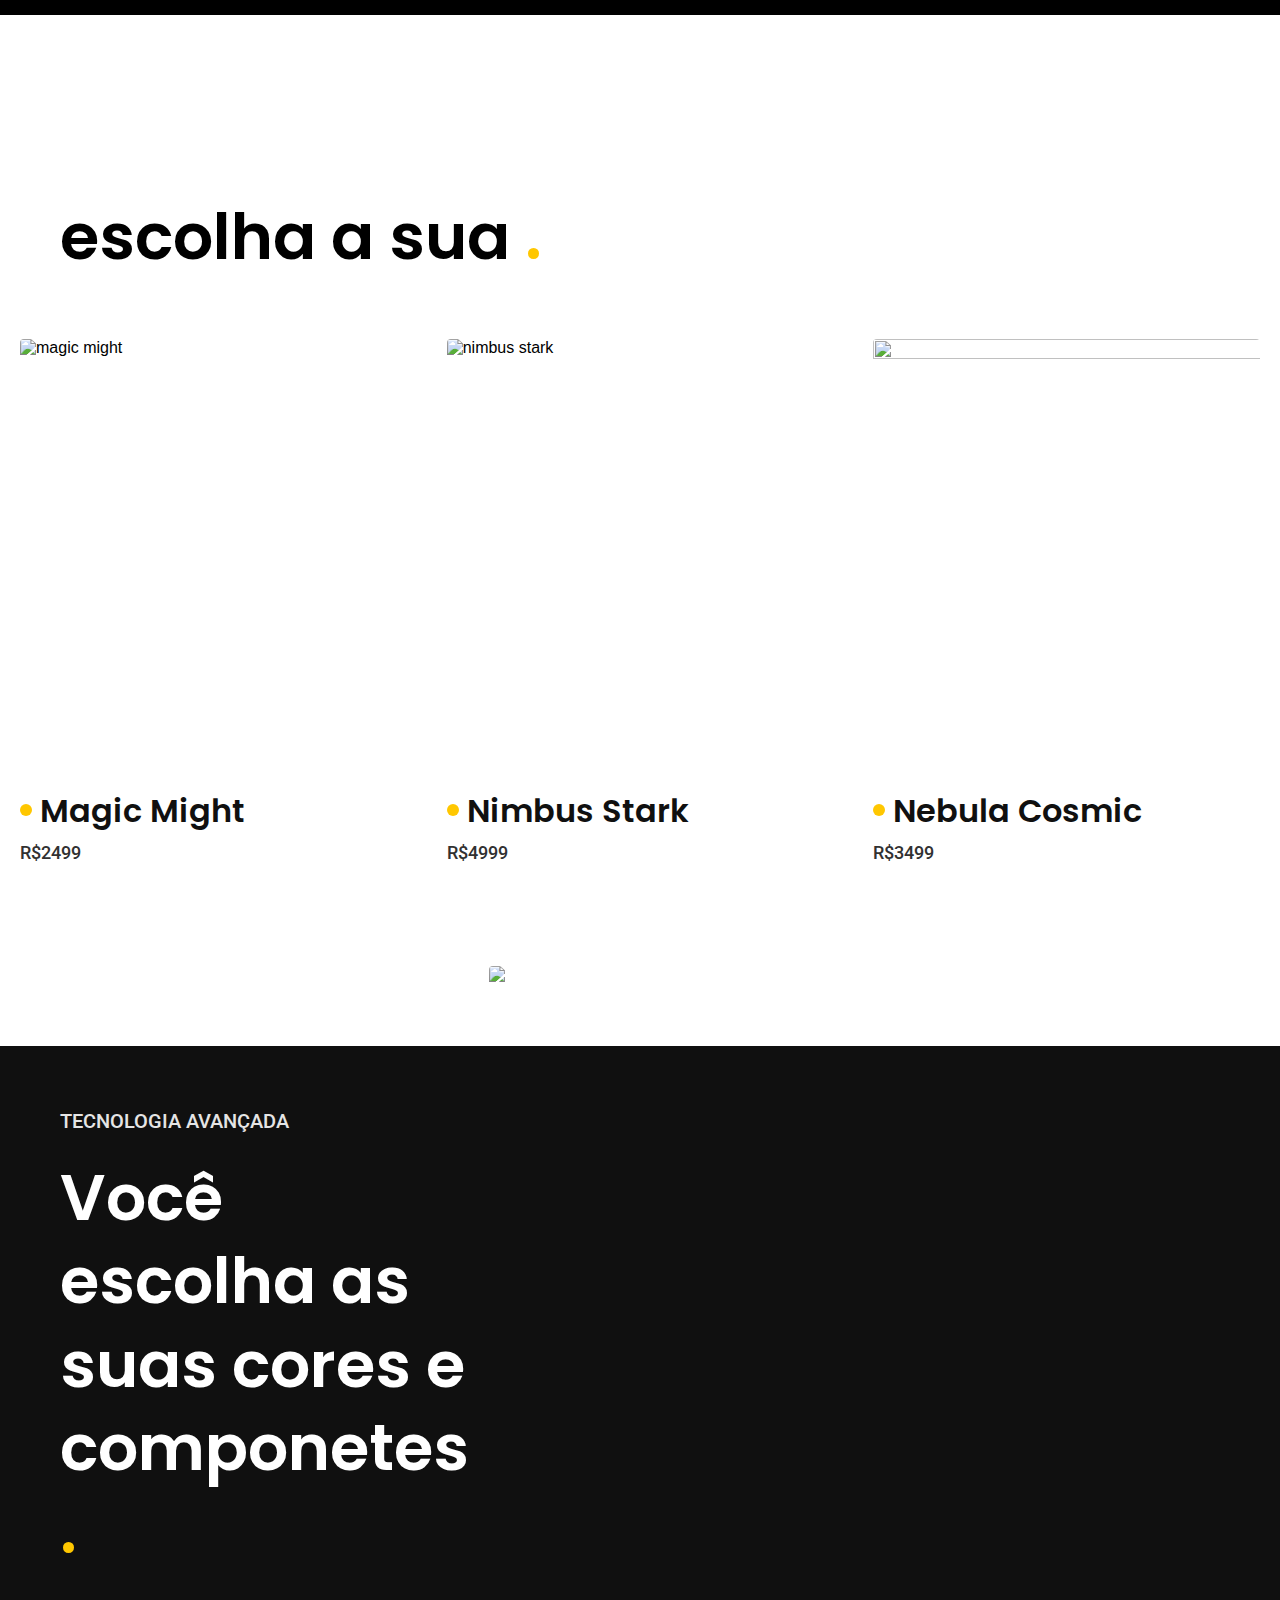
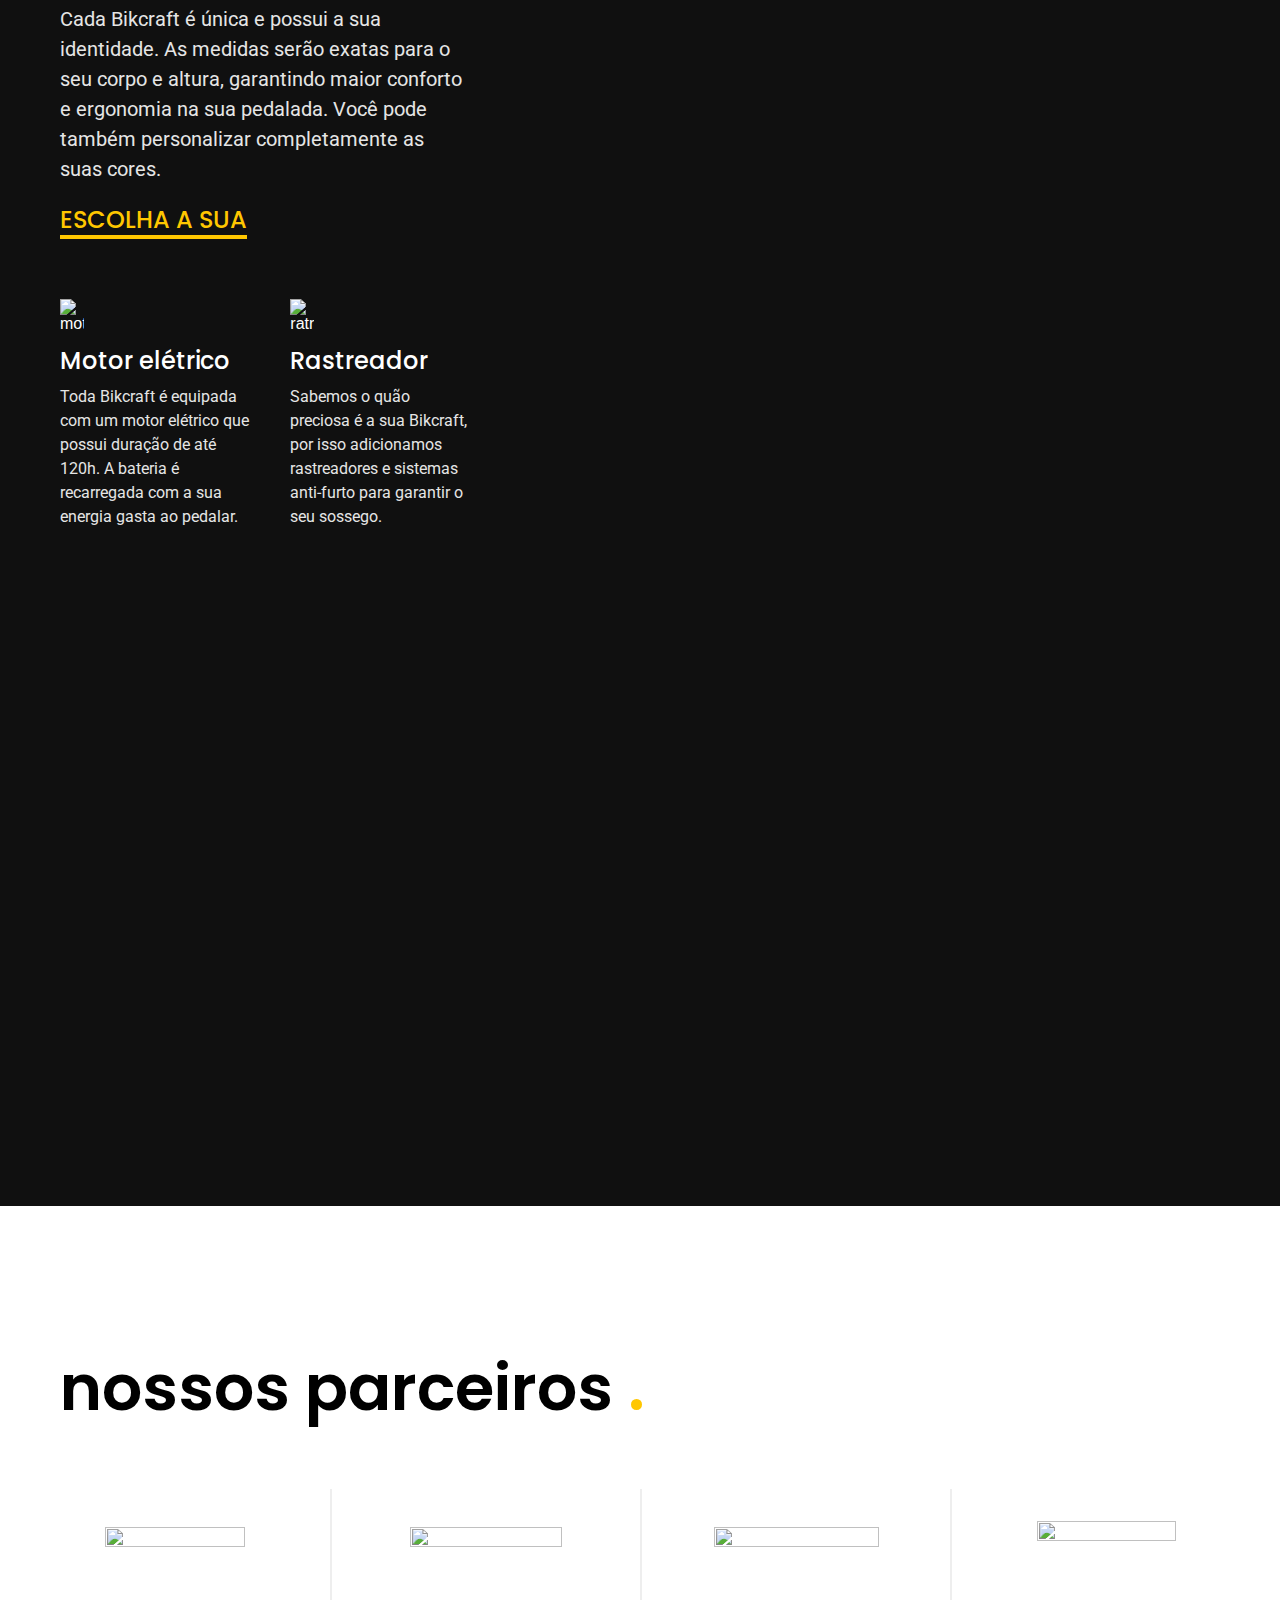
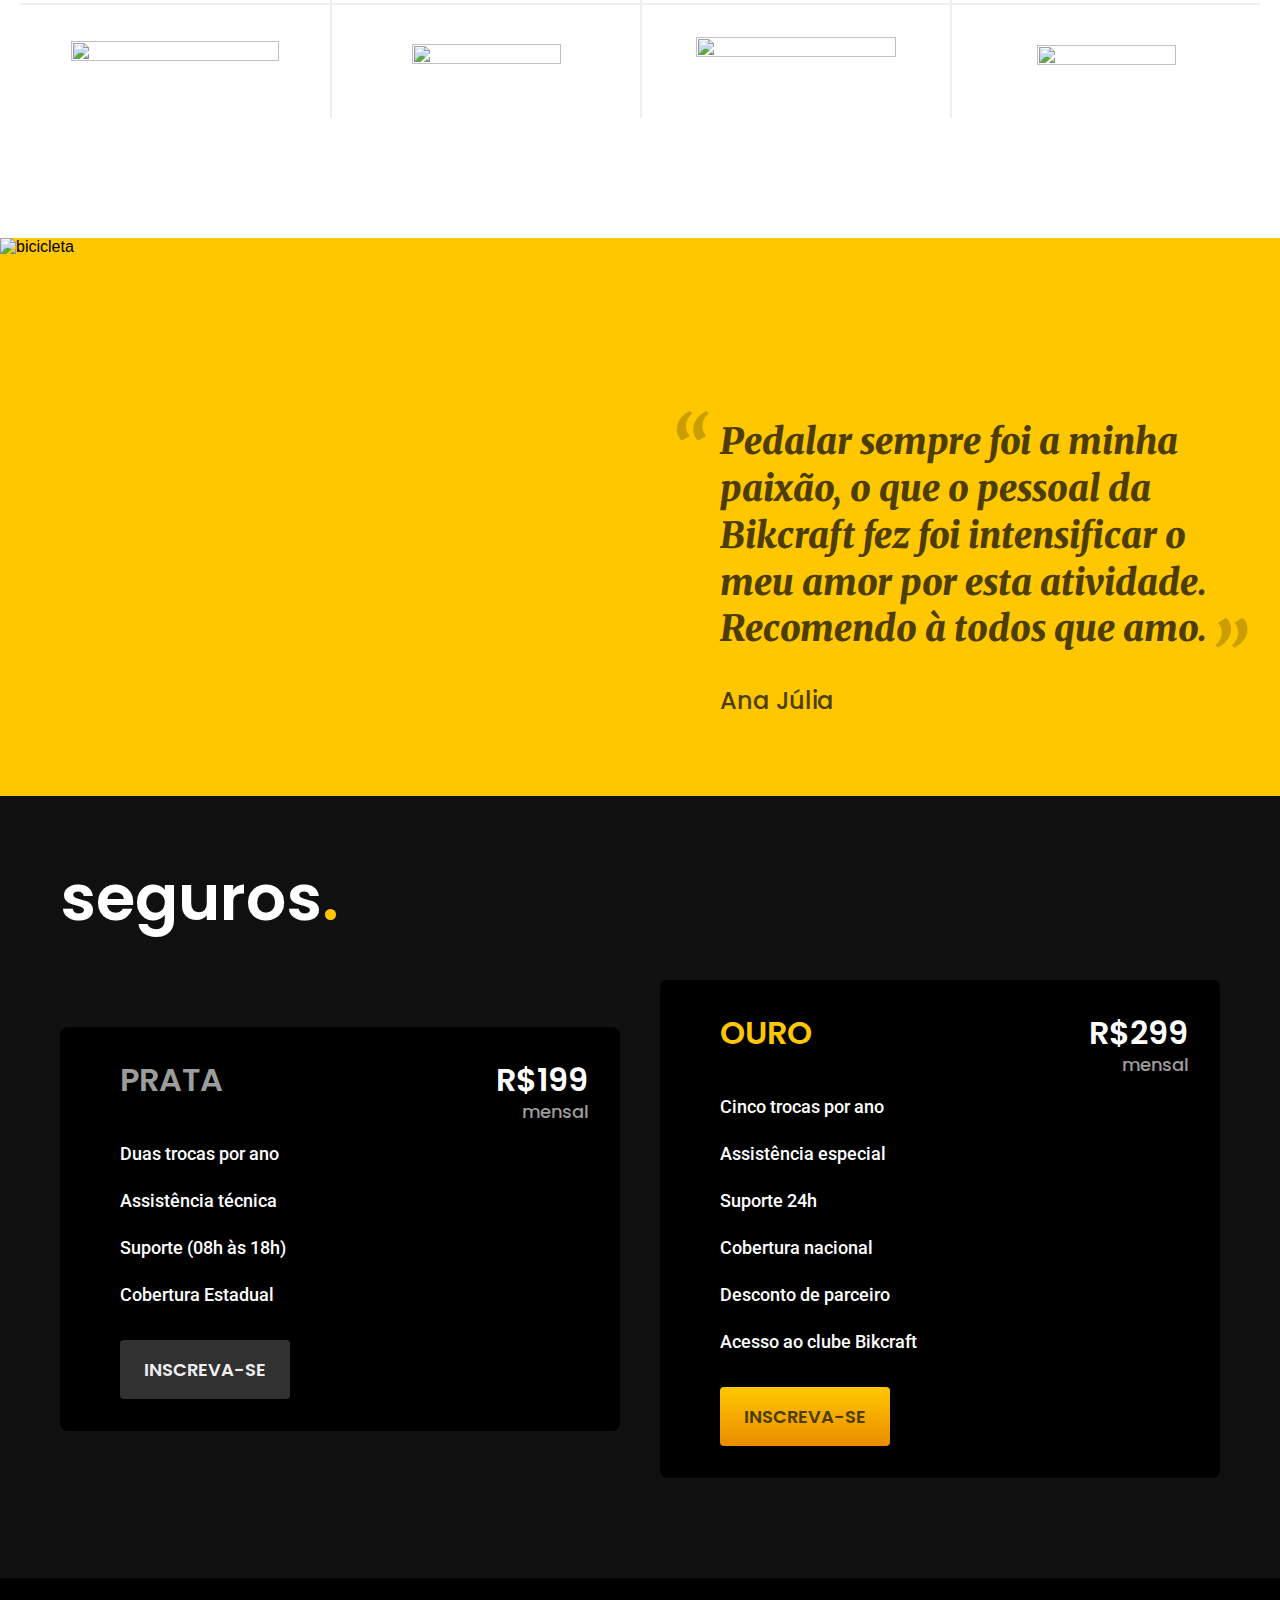
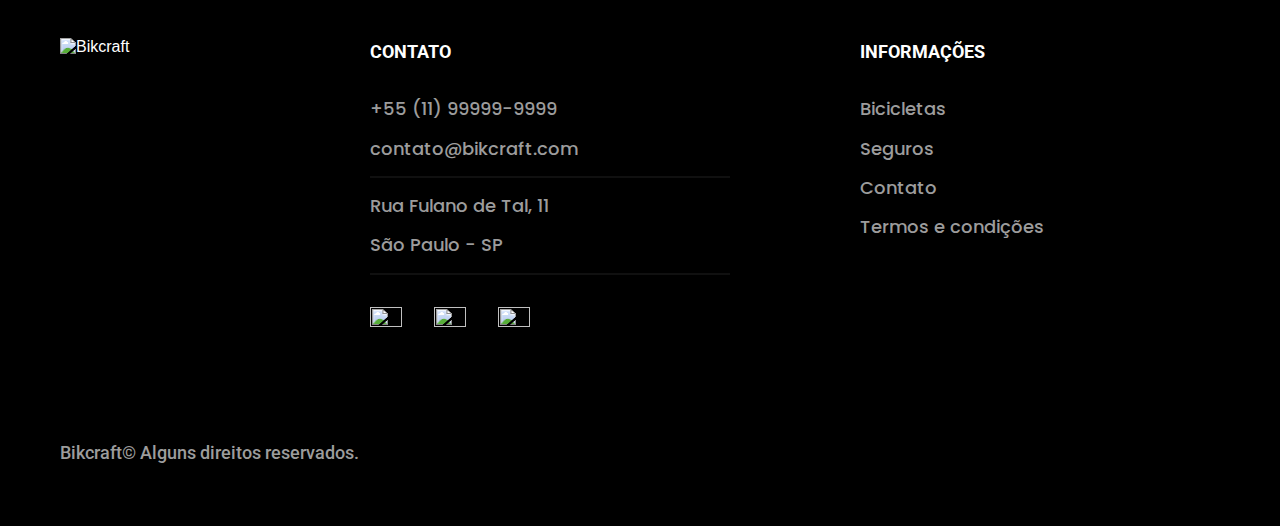
==== commit d867e78f: "final" ====
--- a/index.html
+++ b/index.html
@@ -4,7 +4,7 @@
 <head>
   <meta charset="UTF-8">
   <meta name="viewport" content="width=device-width, initial-scale=1.0">
-  <link rel="stylesheet" href="/css/style.css">
+  <link rel="stylesheet" href="/style.min.css">
   <link rel="preconnect" href="https://fonts.googleapis.com">
   <link rel="preconnect" href="https://fonts.gstatic.com" crossorigin>
   <link href="https://fonts.googleapis.com/css2?family=Merriweather:ital,wght@1,900&family=Poppins:wght@400;500;600&family=Roboto:wght@400;500;700&display=swap" rel="stylesheet">
@@ -30,7 +30,7 @@
       <div class="textosintro">
         <h1 class="p-titulo introtitulo">Bicicletas feitas sob medida<span class="amarelo">.</span></h1>
         <p class="r-texto cinza introtexto">Bicicletas elétricas de alta precisão e qualidade, feitas sob medida para o cliente. Explore o mundo na sua velocidade com a Bikcraft.</p>
-        <a class="botão" href="/">SELECIONE A SUA</a>
+        <a class="botão" href="/bicicletas.html">SELECIONE A SUA</a>
       </div>
       <picture>
         <source media="(max-width: 800px)" srcset="./img/bicicletas/nimbus.jpg">
@@ -42,21 +42,21 @@
     <h1 class="container p-titulo">escolha a sua <span class="amarelo">.</span></h1>
     <div class="bicicletas">
       <div class="bicicleta">
-        <a href="./bicicletas/magic.html">
+        <a href="/magic.html">
           <img src="/img/bicicletas/magic-home.jpg" width="920" height="1040" alt="magic might">
           <h2 class="p-titulo1 preto1">Magic Might</h2>
           <p class="preço r-texto1 cinza3">R$2499</p>
         </a>
       </div>
       <div class="bicicleta">
-        <a href="./bicicletas/nimbus.html">
+        <a href="/nimbus.html">
           <img src="/img/bicicletas/nimbus-home.jpg" width="920" height="1040" alt="nimbus stark">
           <h2 class="p-titulo1 preto1">Nimbus Stark</h2>
           <p class="preço r-texto1 cinza3">R$4999</p>
         </a>
       </div>
       <div class="bicicleta">
-        <a href="./bicicletas/nebula.html">
+        <a href="/nebula.html">
           <img src="/img/bicicletas/nebula-home.jpg" width="920" height="1040  alt=" magic might">
           <h2 class="p-titulo1 preto1">Nebula Cosmic</h2>
           <p class="preço r-texto1 cinza3">R$3499</p>
@@ -70,7 +70,7 @@
         <h4 class="r-sub cinza">TECNOLOGIA AVANÇADA</h4>
         <h1 class="p-titulo">Você escolha as suas cores e componetes <span class="amarelo">.</span></h1>
         <p class="r-paragrafo1 cinza">Cada Bikcraft é única e possui a sua identidade. As medidas serão exatas para o seu corpo e altura, garantindo maior conforto e ergonomia na sua pedalada. Você pode também personalizar completamente as suas cores.</p>
-        <a class="p-titulo2 amarelo link" href="/"> ESCOLHA A SUA</a>
+        <a class="p-titulo2 amarelo link" href="/bicicletas.html"> ESCOLHA A SUA</a>
         <div class="vantagens">
           <div>
             <img src="img/moto.svg" width="24" height="24" alt="moto">
@@ -124,7 +124,7 @@
           <li>Suporte (08h às 18h)</li>
           <li>Cobertura Estadual</li>
         </ul>
-        <a class="botão secundario" href="/orçamento.hmtl">INSCREVA-SE<a>
+        <a class="botão secundario" href="/orçamento.html">INSCREVA-SE<a>
       </div>
       <div class="peo ouro">
         <h3 class="amarelo p-titulo1">OURO</h3>
@@ -139,7 +139,7 @@
           <li>Desconto de parceiro</li>
           <li>Acesso ao clube Bikcraft</li>
         </ul>
-        <a class="botão" href="/orçamento.hmtl">INSCREVA-SE<a>
+        <a class="botão" href="/orçamento.html">INSCREVA-SE<a>
       </div>
     </div>
   </article>
@@ -165,7 +165,7 @@
         <Ul class="p-textop cinza4">
           <li><a href="/bicicletas.html">Bicicletas</a></li>
           <li><a href="/seguros.html">Seguros</a></li>
-          <li><a href="/">Contato</a></li>
+          <li><a href="/contato.html">Contato</a></li>
           <li><a href="/termos.html">Termos e condições</a></li>
         </ul>
       </div>
--- a/style.min.css
+++ b/style.min.css
@@ -0,0 +1 @@
+a,dd,h1,h2,h3,h4,h5,h6,p{text-decoration:none;color:inherit;margin:0;padding:0}button{border:none}.container{box-sizing:border-box;max-width:1200px;padding-left:20px;padding-right:20px;margin-left:auto;margin-right:auto}img{max-width:100%;height:auto;display:block}img[src$=".jpg"]{border-radius:4px}.p-titulo{font-family:poppins;font-size:64px;line-height:1.3;font-weight:600}.p-titulo1{font-family:poppins;font-size:32px;line-height:1.3;font-weight:600}.p-titulo11{font-family:poppins;font-size:36px;line-height:1.3;font-weight:600}.p-titulo111{font-family:poppins;font-size:48px;line-height:1.3;font-weight:600}.p-titulo2{font-family:poppins;font-size:24px;line-height:1.3;font-weight:500}.p-titulo3{font-family:poppins;font-size:24px;line-height:1.3;font-weight:600}.p-titulo4{font-family:poppins;font-size:16px;line-height:1.3;font-weight:600}.p-titulo5{font-family:poppins;font-size:16px;line-height:1.3;font-weight:500}.p-textop{font-family:poppins;font-size:18px;line-height:1.3;font-weight:500}.p-textopp{font-family:poppins;font-size:18px;line-height:1.3;font-weight:400}.p-textopp1{font-family:poppins;font-size:12px;line-height:1.3;font-weight:500}.r-paragrafo{font-family:Roboto;font-size:24px;line-height:1.5;font-weight:400}.r-paragrafo1{font-family:Roboto;font-size:20px;line-height:1.5;font-weight:400}.r-sub{font-family:Roboto;font-size:20px;line-height:1.5;font-weight:500}.r-upper{font-family:Roboto;font-size:24px;line-height:1.5;font-weight:500;text-transform:uppercase}.r-upper1{font-family:Roboto;font-size:36px;line-height:1.5;font-weight:500;text-transform:uppercase}.r-texto{font-family:Roboto;font-size:16px;line-height:1.5;font-weight:400}.r-textob{font-family:Roboto;font-size:16px;line-height:1.5;font-weight:500}.r-texto1{font-family:Roboto;font-size:18px;line-height:1.5;font-weight:500}.r-titulopp{font-family:Roboto;font-size:18px;line-height:1.5;font-weight:700;text-transform:uppercase}.textodep{font-family:Merriweather;font-style:italic;font-weight:900;font-size:36px;line-height:1.3}@media (max-width:1200px){.p-titulo{font-size:40px}.r-paragrafo{font-size:18px}}@media (max-width:800px){.p-titulo{font-size:36px}.p-titulo1{font-size:24px}.r-texto1{font-size:16px}.textodep{font-size:32px}.r-upper{font-size:18px;text-transform:lowercase}.r-upper1{font-family:Roboto;font-size:24px}}.amarelo{color:#ffc700}.amarelo1{color:#4e3d00}.branco{color:#fff}.preto{color:#000}.preto1{color:#101010}.preto2{color:#1d1d1d}.cinza{color:#e5e5e5}.cinza1{color:#b4b1b1}.cinza2{color:#484848}.cinza3{color:#313131}.cinza4{color:#9c9c9c}:root{--branco:#ffffff;--preto:#000000;--preto1:#101010;--preto2:#1d1d1d;--amarelo:#ffc700;--amarelo1:#4e3d00;--amarelo2:#ca9e00;--branco1:#eeeeee;--cinza:#e5e5e5;--cinza1:#b4b1b1;--cinza2:#484848;--cinza3:#313131;--cinza4:#9c9c9c}.botão{display:inline-block;background:linear-gradient(#ffc700,#ea8c00);color:var(--amarelo1);padding:16px 24px;border-radius:4px;font-family:Poppins;font-weight:600;font-size:18px;max-width:max-content;border:none;cursor:pointer}.botão.secundario{background:var(--cinza3);color:var(--branco1)}.botão.seta::after{content:"";display:inline-block;width:18px;height:10px;margin-left:12px;background-image:url("/img/icones/seta.svg");transition:transform .2s}.botão.seta:hover::after{transform:translateX(4px)}.botão:hover{background:linear-gradient(#f3be00,#d68000)}.botão.secundario:hover{background:var(--cinza2)}.titulo-bg{background:var(--preto1) url("/img/dec/top-right.svg") no-repeat top 60px right 60px;padding-top:60px;padding-bottom:60px}.titulo-cont h1{margin-top:8px}@media (max-width:800px){.botão{padding:12px 20px;font-weight:500;font-size:16px}.titulo-bg{background:var(--preto1);padding-top:40px;padding-bottom:40px}.titulo-cont h1{margin-top:0}}body{margin:0;font-family:Arial,Helvetica,sans-serif}ul{margin:0;padding:0;list-style:none}a{text-decoration:none}.header-bg{background-color:#000}.header{display:flex;flex-wrap:wrap;gap:20px;justify-content:space-between;align-items:center;padding-top:20px;padding-bottom:20px}.header-menu{display:flex;flex-wrap:wrap;gap:40px}.header-menu a{display:inline-block;padding:16px 0;color:#fff;font-size:18px;position:relative}.header-menu a::after{content:"";display:block;height:2px;width:0%;background:#fff;margin-top:4px;transition:.3s;position:absolute}.header-menu a:hover:after{width:100%}@media (max-width:800px){.header-menu{gap:20px}.header-menu a:hover{background-color:#2e2e2e}.header-menu a{background:#111;padding:12px 16px;border-radius:4px}.header-menu a::after{display:none}}@media (max-width:600px){.header-menu{gap:12px}.header-menu a{padding:8px 12px;font-size:12px}}.introdução{background:var(--preto) url("/img/dec/bottom-left.svg") no-repeat bottom 160px left 80px;box-shadow:inset 0 -80px var(--branco)}.conteudointro{display:grid;grid-template-columns:1fr 1fr;gap:20px}.textosintro{margin-top:100px}.introtexto,.introtitulo{margin-bottom:40px}.introtexto{max-width:40ch}.imgintro{height:100%;object-fit:cover}@media (max-width:1200px){.textosintro{margin-top:80px}}@media (max-width:800px){.introdução{box-shadow:inset 0 -40px var(--branco)}.introtitulo{margin-bottom:20px}.textosintro{margin-top:60px}.conteudointro{grid-template-columns:1fr}.imgintro{height:300px;width:100%;margin-top:20px}.introdução{background:var(--preto1)}.textosintro{margin-top:60px}}.bicicletas{box-sizing:border-box;max-width:1400px;padding-left:20px;padding-right:20px;margin-left:auto;margin-right:auto;display:flex;gap:40px;margin-top:60px;overflow-x:auto}.opções{margin-top:100px;margin-bottom:100px}.bicicletas h2{margin-top:14px;margin-bottom:8px;display:flex;align-items:center}.bicicletas a{display:block}.bicicletas h2::before{content:"";display:inline-block;background:var(--amarelo);height:12px;width:12px;border-radius:6px;margin-right:8px;transition:width .2s}.bicicletas a:hover h2::before{width:24px}.preço{padding-right:20px}.bicicleta{min-width:280px}@media (max-width:800px){.opções{margin-top:60px;margin-bottom:60px}.bicicletas{gap:20px;margin-top:24px;padding-bottom:20px}}.tecnologia-bg{background:var(--preto1) url("/img/dec/bottom-left.svg") no-repeat bottom 160px left 80px;box-shadow:inset 0 -80px var(--branco),inset 0 80px var(--branco)}.tecnologia{display:grid;grid-template-columns:1fr 1fr;gap:20px}.tecnologia h4{padding-top:140px;padding-bottom:20px}.tecnologia h1{padding-bottom:32px}.vantagens{display:flex;gap:32px;padding-bottom:140px}.link{padding-top:20px;display:inline-block;position:relative;padding-bottom:64px}.link::after{content:"";display:block;width:100%;height:4px;background:currentColor;position:absolute}.link:hover{color:var(--branco)}.vantagens h6{padding-bottom:8px;padding-top:12px;width:max-content}.imgtec{height:100%;object-fit:cover;object-position:left}@media (max-width:800px){.tecnologia{grid-template-columns:1fr}.tecnologia-bg{box-shadow:none}.tecnologia h4{padding-top:60px}.vantagens{padding-bottom:60px}.imgtec{display:none}}@media (max-width:600px){.vantagens{flex-direction:column}}.parceiros{padding-top:60px;padding-bottom:120px}.parceiros h1{margin-bottom:60px}.parceiros ul{max-width:1400px;padding:0 20px;margin:0 auto;display:grid;grid-template-columns:repeat(4,1fr)}.parceiros li{padding:32px;display:flex;border-left:2px solid var(--branco1)}.parceiros li img{margin:auto}.parceiros li:first-child,.parceiros li:nth-child(5){border:none}.parceiros li:nth-child(n+5){border-top:2px solid var(--branco1)}@media (max-width:800px){.parceiros{padding-bottom:60px}.parceiros h1{margin-bottom:20px}.parceiros ul{grid-template-columns:repeat(2,1fr)}.parceiros li:nth-child(n+3){border-top:2px solid var(--branco1)}.parceiros li:nth-child(odd){border-left:none}.parceiros li{padding:40px}}.depoimento{display:grid;grid-template-columns:1fr 1fr;background:var(--amarelo) url("/img/dec/bottom-right-p.svg") no-repeat bottom 40px right 40px;overflow:hidden}.depoimento img{border-radius:0;object-fit:cover;height:100%;width:100%}.conteudodep{padding:40px 40px 80px 80px;align-self:end}.conteudodep span{display:block;margin-top:32px}.conteudodep p{max-width:24ch;position:relative}.conteudodep p::before{content:"“";font-size:5rem;color:var(--amarelo2);position:absolute;left:-50px;top:-20px}.conteudodep p::after{content:"”";font-size:5rem;color:var(--amarelo2);position:absolute}@media (max-width:800px){.depoimento{grid-template-columns:1fr}.conteudodep p{padding-top:32px}.conteudodep p::before{left:-50px;top:5px}.conteudodep{padding:40px 80px;justify-self:center}.depoimento img{height:200px}}.seguros-bg{background:var(--preto1)}.seguros{padding-top:60px;padding-bottom:60px;display:grid;grid-template-columns:1fr 1fr;gap:40px;align-items:center}.seguros h1{grid-column:1/-1}.peo.ouro{grid-column:2;grid-row:2;position:relative}.peo{background:var(--preto);border-radius:8px;padding:32px 32px 32px 60px;display:grid;grid-template-columns:1fr auto}.peo h3{margin-bottom:40px}.peo span{grid-column:2;grid-row:1;display:block;text-align:right}.peo ul{grid-column:1/-1;margin-bottom:32px}.peo a{grid-column:1/-1}.peo li+li{margin-top:20px;position:relative}.peo li{position:relative;display:flex;align-items:center}.peo li::before{content:"";display:inline-block;width:14px;height:12px;background-image:url("/img/check.svg");position:absolute;left:-22px}.spanp{display:block;position:absolute;top:32px;right:32px}@media (max-width:800px){.seguros{padding-top:60px;padding-bottom:60px;display:grid;grid-template-columns:1fr;gap:40px;align-items:center}.peo.ouro{grid-column:1;grid-row:3}.seguros h1{grid-column:1}}.footer-bg{background:var(--preto)}.footer{display:grid;grid-template-columns:3fr 5fr 4fr;gap:40px;padding-top:60px;padding-bottom:60px}.footer h3{margin-bottom:32px}.footer li{margin-bottom:16px}.footer ul{margin-bottom:32px}.footer-redes{display:flex;gap:32px}.contato li:nth-child(odd):after{content:"";display:block;max-width:360px;height:2px;background:var(--preto1);margin-top:16px}.footer a:hover{color:var(--branco)}.textfooter{grid-column:1/-1;margin-top:60px}@media (max-width:800px){.bikcraft-logo{display:none}.footer{grid-template-columns:1fr 1fr}.contato{grid-column:1}.informação{grid-column:2}}@media (max-width:600px){.footer{grid-template-columns:1fr}}.cont-termos{padding-bottom:120px;padding-top:60px}.cont-termos h2{margin-bottom:28px}.item{padding-top:60px}.termosli p{margin-top:20px;max-width:75ch}.bike{display:grid;grid-template-columns:1fr 1fr;gap:40px;padding-top:60px;padding-bottom:60px;background:url("/img/dec/top-right.svg") no-repeat top 40px right 40px}.img-bike span{background:var(--preto);padding:8px 16px;display:inline-block;position:absolute;top:20px;right:0;border-radius:4px 0 0 4px}.img-bike{position:relative}.conteudo-bikes{display:grid;grid-template-columns:1fr auto;align-content:start}.conteudo-bikes h2,.conteudo-bikes p{grid-column:1/-1}.bikes h2{margin-bottom:20px}.bikes h2::before{content:"";display:block;height:12px;width:12px;border-radius:8px;background:var(--amarelo);margin-bottom:8px}.bikes p{margin-bottom:32px}.bikes a{place-self:end}.bikes li{display:flex;align-items:center;gap:8px}.bikes li+li{margin-top:16px}.bike-bg{background:linear-gradient(to right,#fff 30%,var(--preto1) 30%)}@media (max-width:800px){.bike-bg{background:var(--preto1)}.bike{grid-template-columns:1fr;gap:20px;padding-top:40px;padding-bottom:40px}}@media (max-width:600px){.conteudo-bikes{grid-template-columns:1fr}.bikes a{place-self:start}.bikes ul{margin-bottom:32px}}.seguros1{display:grid;grid-template-columns:1fr 1fr;gap:40px;align-items:center;padding-top:80px;padding-bottom:80px}.peo2{grid-column:2;grid-row:1;position:relative}.peo1,.peo2{background:var(--preto);border-radius:8px;padding:32px 32px 32px 60px;display:grid;grid-template-columns:1fr auto}.peo1 span,.peo2 span{grid-column:2;grid-row:1;display:block;text-align:right}.peo1 h3,.peo2 h3{margin-bottom:40px}.peo1 ul,.peo2 ul{grid-column:1/-1;margin-bottom:32px}.peo1 a,.peo2 a{grid-column:1/-1}.peo1 li+li,.peo2 li+li{margin-top:20px;position:relative}.seguros1 li::before{content:"";display:inline-block;width:14px;height:12px;background-image:url("/img/check.svg");position:absolute;left:-22px}.seguros1 li{position:relative;display:flex;align-items:center}.vantagens1{display:grid;grid-template-columns:repeat(auto-fit,minmax(280px,max-content));gap:40px 80px;padding-top:80px}.vantagens1 h3{margin-bottom:20px;margin-top:8px}.vantagens-bg{background:var(--preto)}.conteudo-vant{padding-top:100px;padding-bottom:100px}.perguntas{padding-top:120px;padding-bottom:120px}.perguntas1{margin-top:60px}.perguntas dl div{padding:20px;border-radius:4px;position:relative}.perguntas dl>div:nth-child(odd){background-color:var(--cinza)}.perguntas dt{position:relative;display:flex;align-items:center}.perguntas dt::before{content:"";display:inline-block;width:8px;height:8px;border-radius:6px;background:var(--amarelo);margin-right:8px}.perguntas dl div::after{content:"";display:inline-block;width:14px;height:6px;border-radius:6px;background:url("/img/icones/seta-abrir.svg");position:absolute;top:36px;right:20px;transition:.3s}.perguntas dl div:hover::after{transform:rotate(180deg)}.perguntas dd{padding-left:16px;padding-top:16px;max-width:80ch}@media (max-width:800px){.vantagens{padding-top:60px}.conteudo-vant{padding-top:80px;padding-bottom:80px}.seguros1{grid-template-columns:1fr;gap:20px}.perguntas{padding-top:60px;padding-bottom:60px}.perguntas1{margin-top:40px}.peo2{grid-column:1;grid-row:inherit;position:relative}}.bicicleta1{display:grid;grid-template-columns:1fr 1fr;align-items:start;gap:40px;padding-top:60px;padding-bottom:60px}.img-bicicletas{display:flex;flex-wrap:wrap;gap:20px}.img-bicicletas img{flex:1;min-width:200px}.img-bicicletas img:first-child{min-width:100%}.conteudo-bicicleta p{margin-bottom:32px}.comprar{display:grid;grid-template-columns:max-content auto;align-items:center;justify-items:start;gap:8px 12px}.comprar a{grid-row:span 2;max-width:max-content}.compra{display:flex;align-items:center;background:var(--preto);border-radius:4px;padding:4px 8px;gap:8px}.conteudo-bicicleta h2{letter-spacing:.015rem;margin-top:60px;margin-bottom:20px}.bicicleta-ficha,.bicicleta-info{padding:32px;background:var(--preto);border-radius:4px}.bicicleta-info{display:grid;grid-template-columns:1fr 1fr;gap:20px}.bicicleta-info img{width:24px}.bicicleta-info h3{margin-top:8px;margin-bottom:8px}.bicicleta-ficha li{padding:4px 0;display:flex;justify-content:space-between;border-bottom:1px solid var(--cinza3)}.bicicleta-ficha li:last-child{border-bottom:none}.seg-bg{background:var(--preto1);box-shadow:inset 0 80px var(--branco),inset 0 -80px var(--preto)}.segseg{display:grid;grid-template-columns:1fr 1fr;gap:40px;align-items:center}.conteudo-seg p{margin-top:20px;margin-bottom:32px;max-width:40ch}.imgsegb{height:100%;width:100%;object-fit:cover}@media (max-width:800px){.bicicleta1{grid-template-columns:1fr;padding-top:40px;padding-bottom:40px}.img-bicicletas{grid-row:2}.segseg{grid-template-columns:1fr}.conteudo-seg{grid-row:1;padding-top:40px}.seg-bg{box-shadow:none;box-shadow:inset 0 -80px var(--preto)}}@media (max-width:400px){.bicicleta-info{grid-template-columns:1fr}.comprar{grid-template-columns:1fr}}.cont-bg{background:var(--preto1);box-shadow:inset 0 -60px #efefef}.card{display:grid;grid-template-columns:5fr 7fr}.endereço{background:var(--preto) url("/img/dec/bottom-left.svg") no-repeat bottom 40px left 40px;padding:60px;border-radius:5px 0 0 5px;box-shadow:0 1px 2px rgba(0,0,0,.1)}.endereço h3{margin-bottom:40px}.rua{margin-bottom:32px;position:relative;padding-left:32px}.mail{position:relative;padding-left:32px}.mail a{max-width:max-content;margin-bottom:8px}.tel{margin-top:32px;position:relative;padding-left:32px}.contato-redes{margin-top:60px;display:flex;gap:32px}.endereço a:hover{color:var(--branco)}.formulario{background:var(--branco) url("/img/dec/bottom-right.svg") no-repeat bottom 40px right 40px;padding:60px;border-radius:0 5px 5px 0;box-shadow:0 1px 2px rgba(0,0,0,.1)}.rua::before{content:url("/img/icones/local.svg");display:block;left:0;position:absolute}.mail::before{content:url("/img/icones/email.svg");display:block;left:0;position:absolute}.tel::before{content:url("/img/icones/telefone.svg");display:block;left:0;position:absolute}.form{display:grid;grid-template-columns:1fr 1fr;gap:20px}.form label{display:block;margin-bottom:4px}.col-2{grid-column:span 2}.form input[type=email],.form input[type=text],.form textarea{font:400 16px/1.5 roboto;background:var(--branco1);border:1px solid var(--cinza);border-radius:4px;padding:12px;width:100%;box-sizing:border-box}.form input[type=email]:focus,.form input[type=text]:focus,.form textarea:focus{outline:0;border-color:var(--amarelo);background:var(--branco);box-shadow:0 0 0 2px #fea}.lojas{padding-top:120px;background:#efefef;padding-bottom:120px}.sprio{display:grid;grid-template-columns:1fr 1fr;gap:32px;margin-top:60px}.sprio img{border-radius:4px 4px 0 0}.sprio h3{display:flex;align-items:center}.sprio h3::before{content:"";display:inline-block;height:8px;width:8px;background:var(--amarelo);border-radius:6px;margin-right:8px}.cont-end{background:var(--branco);padding:32px;border-radius:0 0 4px 4px;box-shadow:0 1px 1px rgba(0,0,0,.1)}.grid-end{display:grid;grid-template-columns:1fr 1fr;margin-top:20px;margin-bottom:20px}.grid-end p+p{margin-top:8px}.grid-end address a+a{display:block;margin-top:8px}.grid-end address,.grid-end div{border-left:2px solid var(--cinza);padding-left:8px}.grid-end address a:hover{color:var(--cinza3);font-weight:500}.horario::before{content:url("/img/icones/horario.svg");display:inline-block;margin-right:8px}.horario{display:flex;align-items:center}@media (max-width:800px){.card{grid-template-columns:1fr}.endereço{background:var(--preto)}.endereço{padding:40px;border-radius:5px 5px 0 0}.contato-redes{margin-top:32px}.formulario{padding:40px;border-radius:0 0 5px 5px}.lojas{padding-top:60px;padding-bottom:60px}.grid-end{display:grid;grid-template-columns:1fr;gap:12px}}@media (max-width:600px){.sprio{grid-template-columns:1fr}.form{grid-template-columns:1fr}.col-2{grid-column:1}}.orça-bg{background:#efefef;box-shadow:inset 0 520px var(--preto1)}.card1{padding-top:20px;padding-bottom:120px}.email1{margin-bottom:60px}.form1 h2{margin-bottom:20px}.checktermo{display:flex;gap:8px}.orça-conteudo{display:none}#Seguro:checked~#orçamento-seguro,#bikcraft:checked~#orçamento-bikcraft{display:block}.escolha{display:grid;grid-template-columns:1fr 1fr;align-content:start;gap:20px}.escolha label{background:var(--cinza3);color:var(--cinza);padding:12px 16px;border-radius:4px;display:block;cursor:pointer}.escolha input:checked+label{background:var(--branco);color:var(--preto1)}.escolha input:checked+label::before{border-color:var(--preto1);box-shadow:inset 0 0 0 3px var(--branco),inset 0 0 0 6px var(--preto1)}.escolha label::before{content:"";display:inline-block;width:12px;height:12px;border-radius:6px;border:1px solid var(--cinza);margin-right:8px;box-sizing:border-box}.escolha input{opacity:0;position:absolute;pointer-events:none}.escolha h2,.escolha label{margin-bottom:20px}.orça-bg h2::before{content:"";display:block;background:var(--amarelo);height:8px;width:8px;border-radius:6px;position:absolute;left:0}.orça-bg h2{position:relative;display:flex;align-items:center;padding-left:16px}.orça-conteudo label{display:grid;grid-template-columns:auto 1fr auto;align-items:center}.orça-conteudo label span{display:none}.orça-conteudo input:checked+label span{display:inline-block}.escolha label:hover{background:var(--cinza2)}.detalhes-bike{background:var(--branco);padding:20px;display:none;grid-template-columns:1fr 1fr;align-items:center;border-radius:4px;margin-bottom:20px}.detalhes-bike img[src$=".svg"]{height:12px;width:12px}.detalhes-bike li{display:flex;align-items:center;margin-bottom:8px}.escolha input:checked+label+.detalhes-bike{display:grid}@media (max-width:800px){.escolha h2,.escolha label{margin-bottom:16px}.escolha{gap:0 16px}}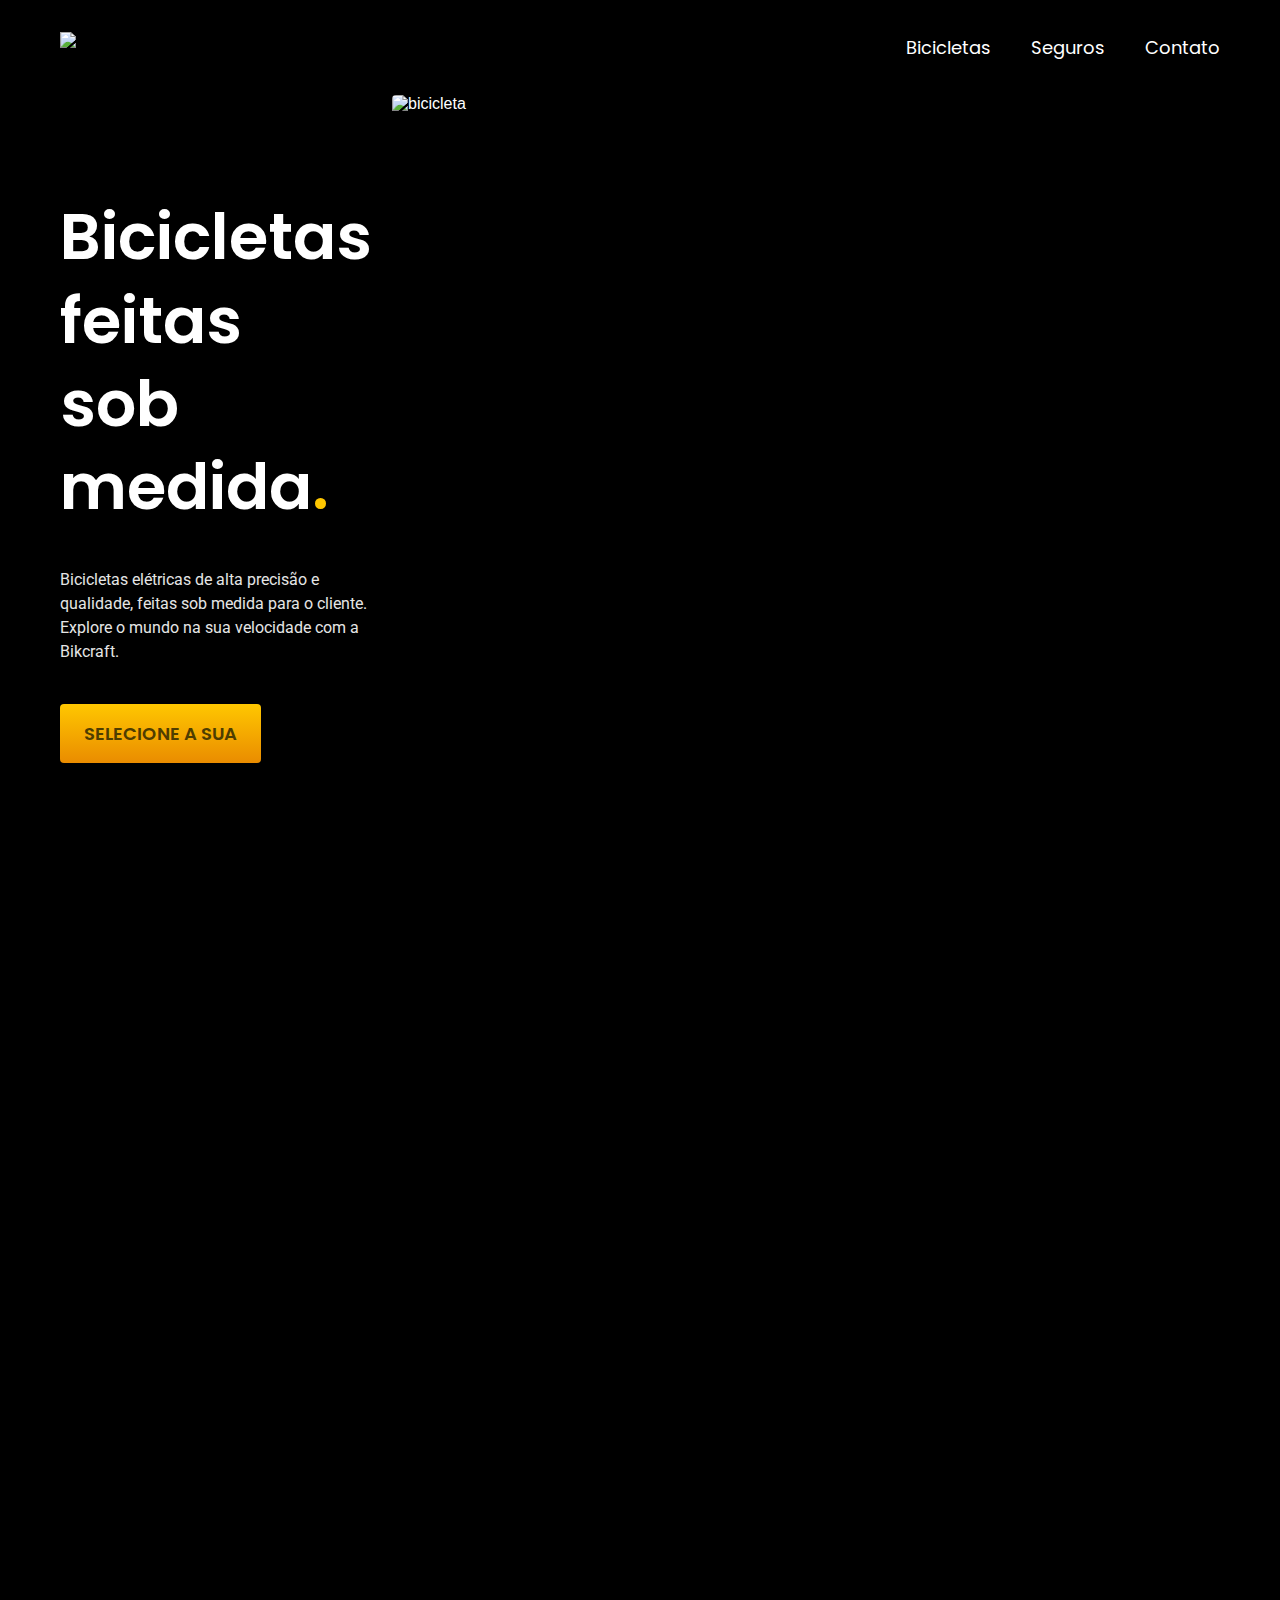
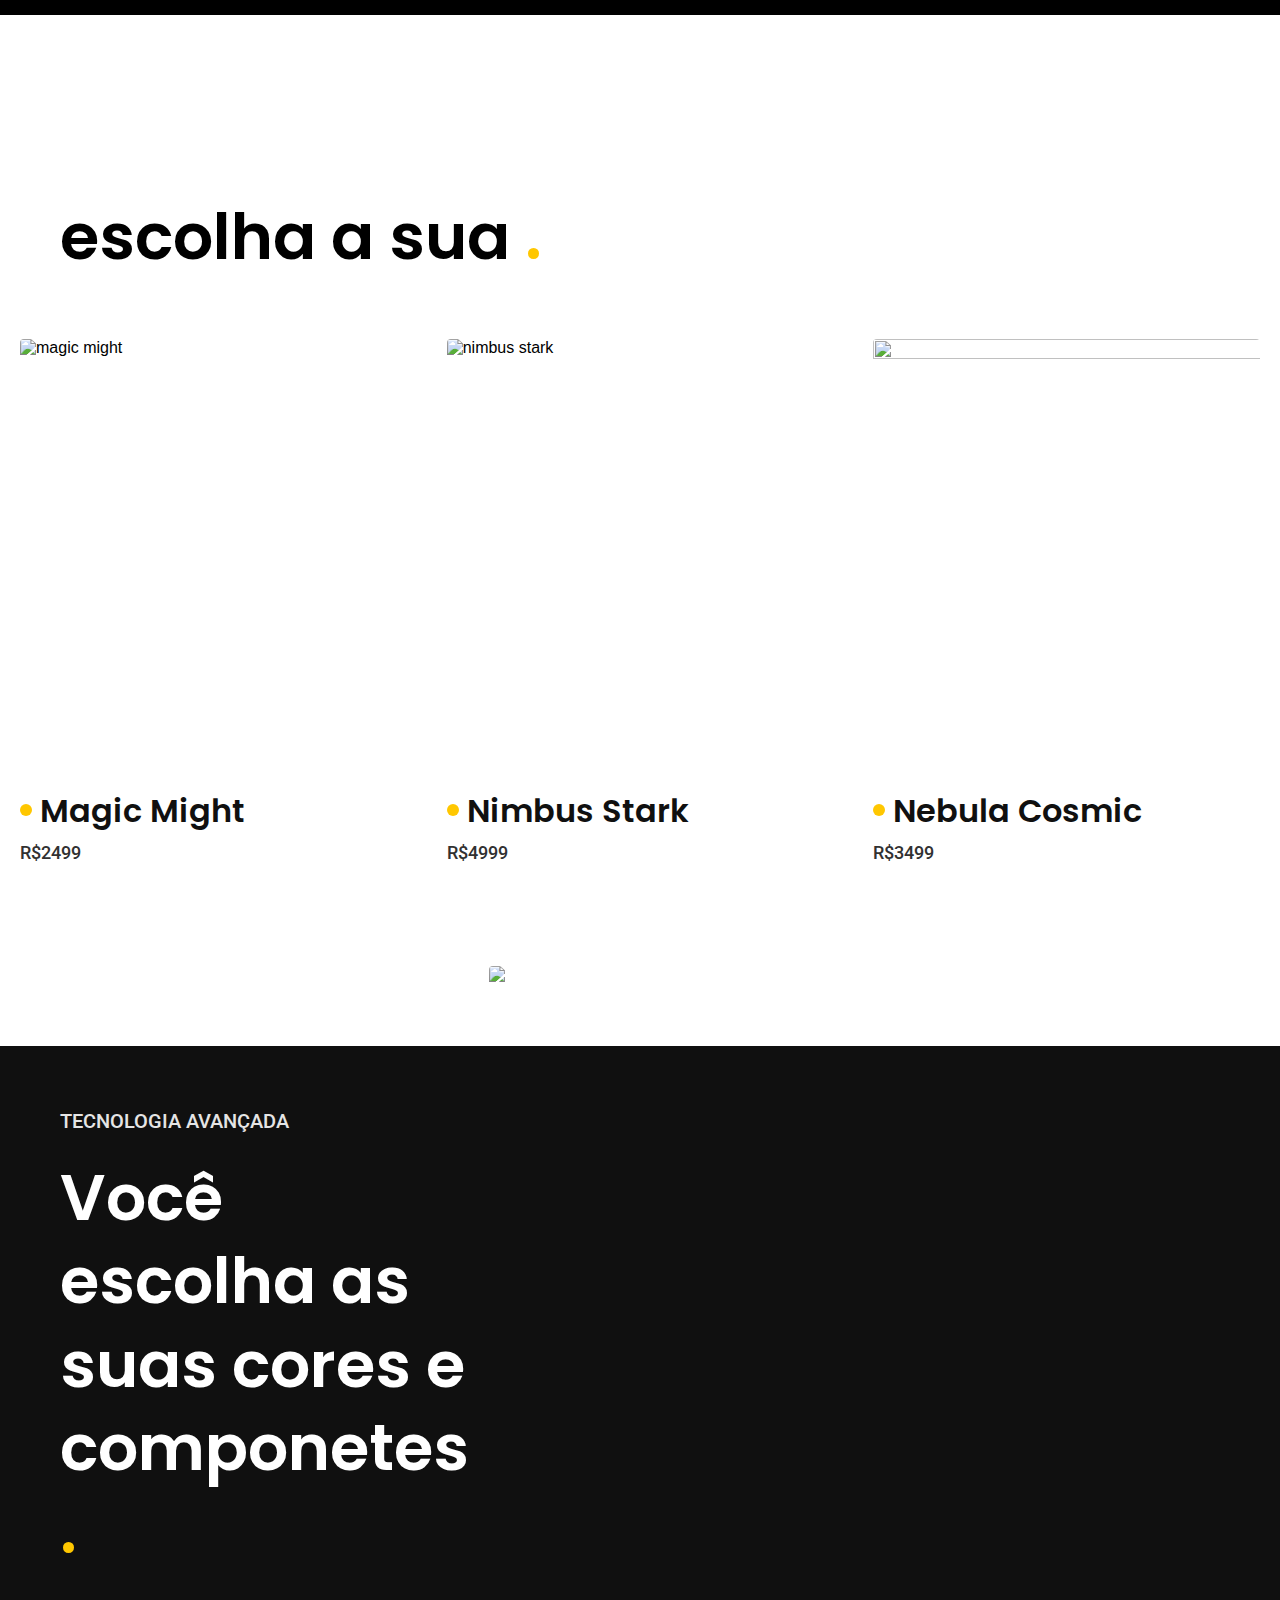
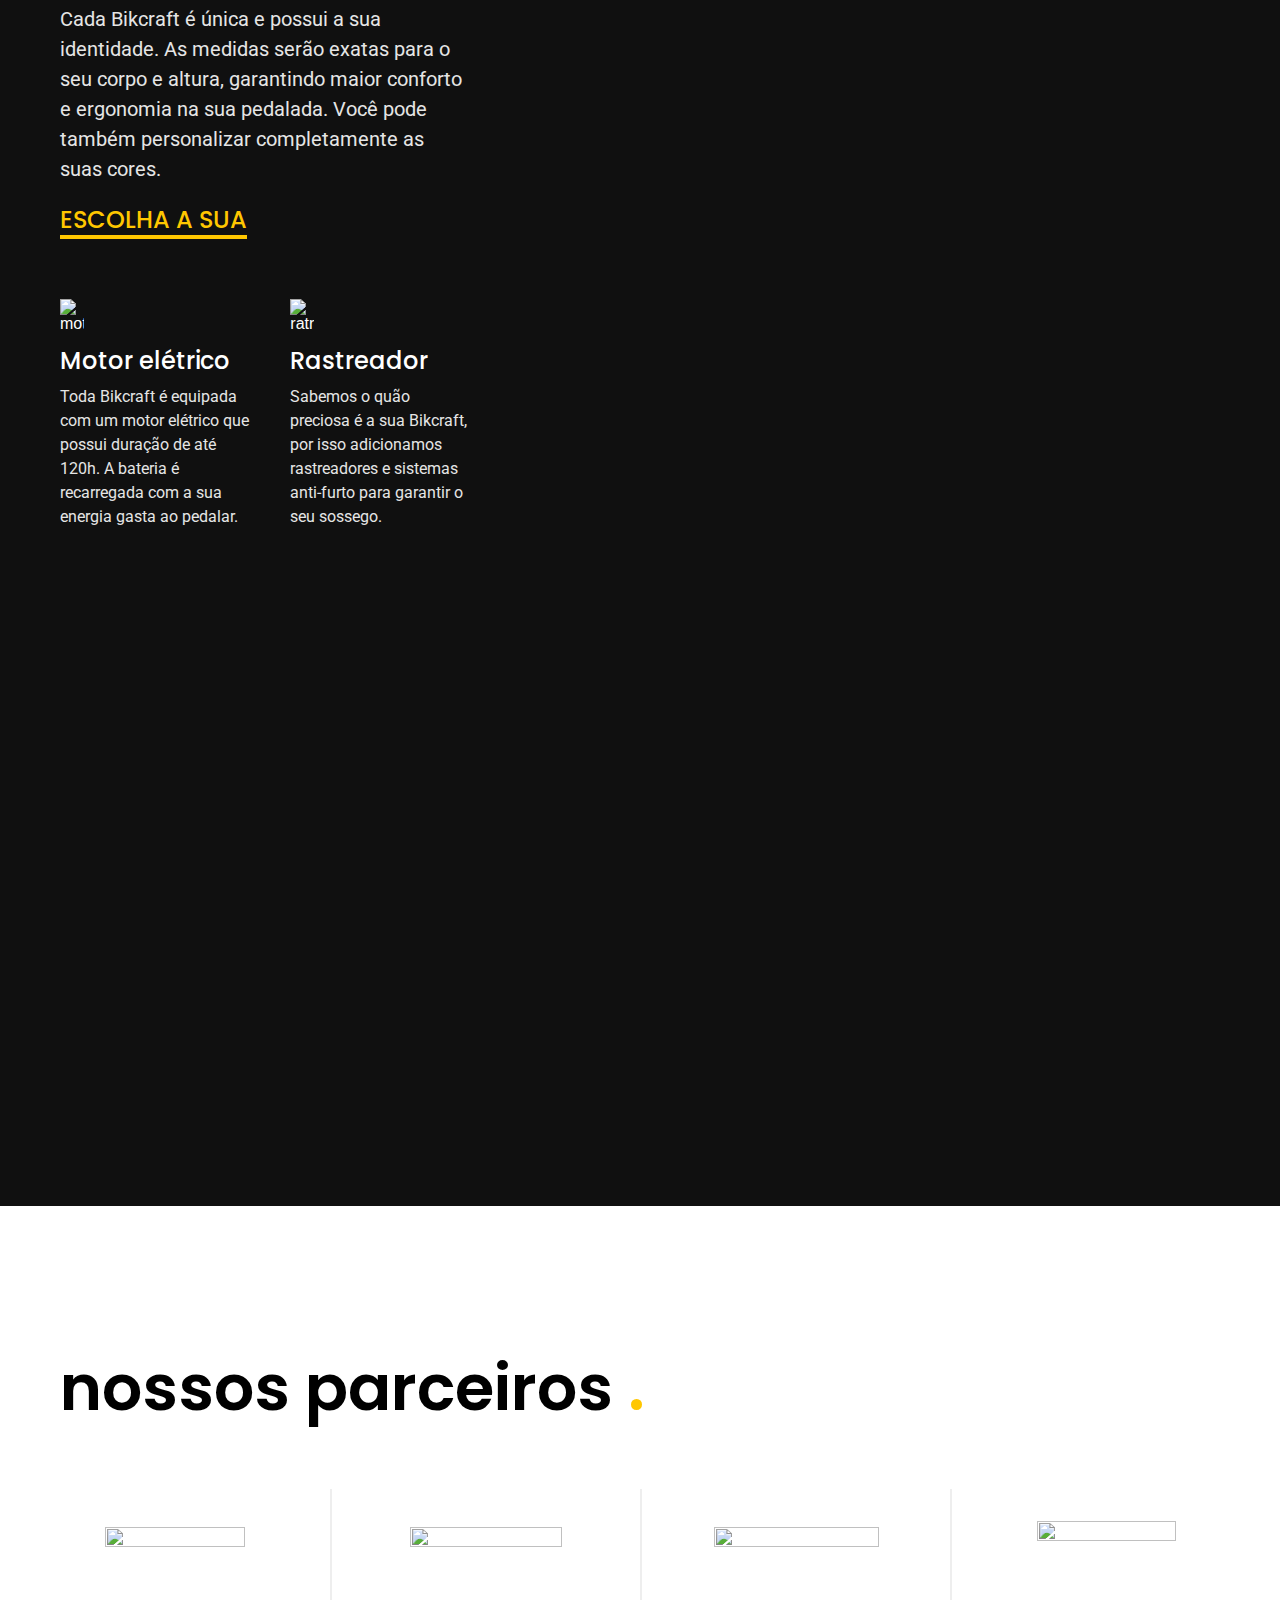
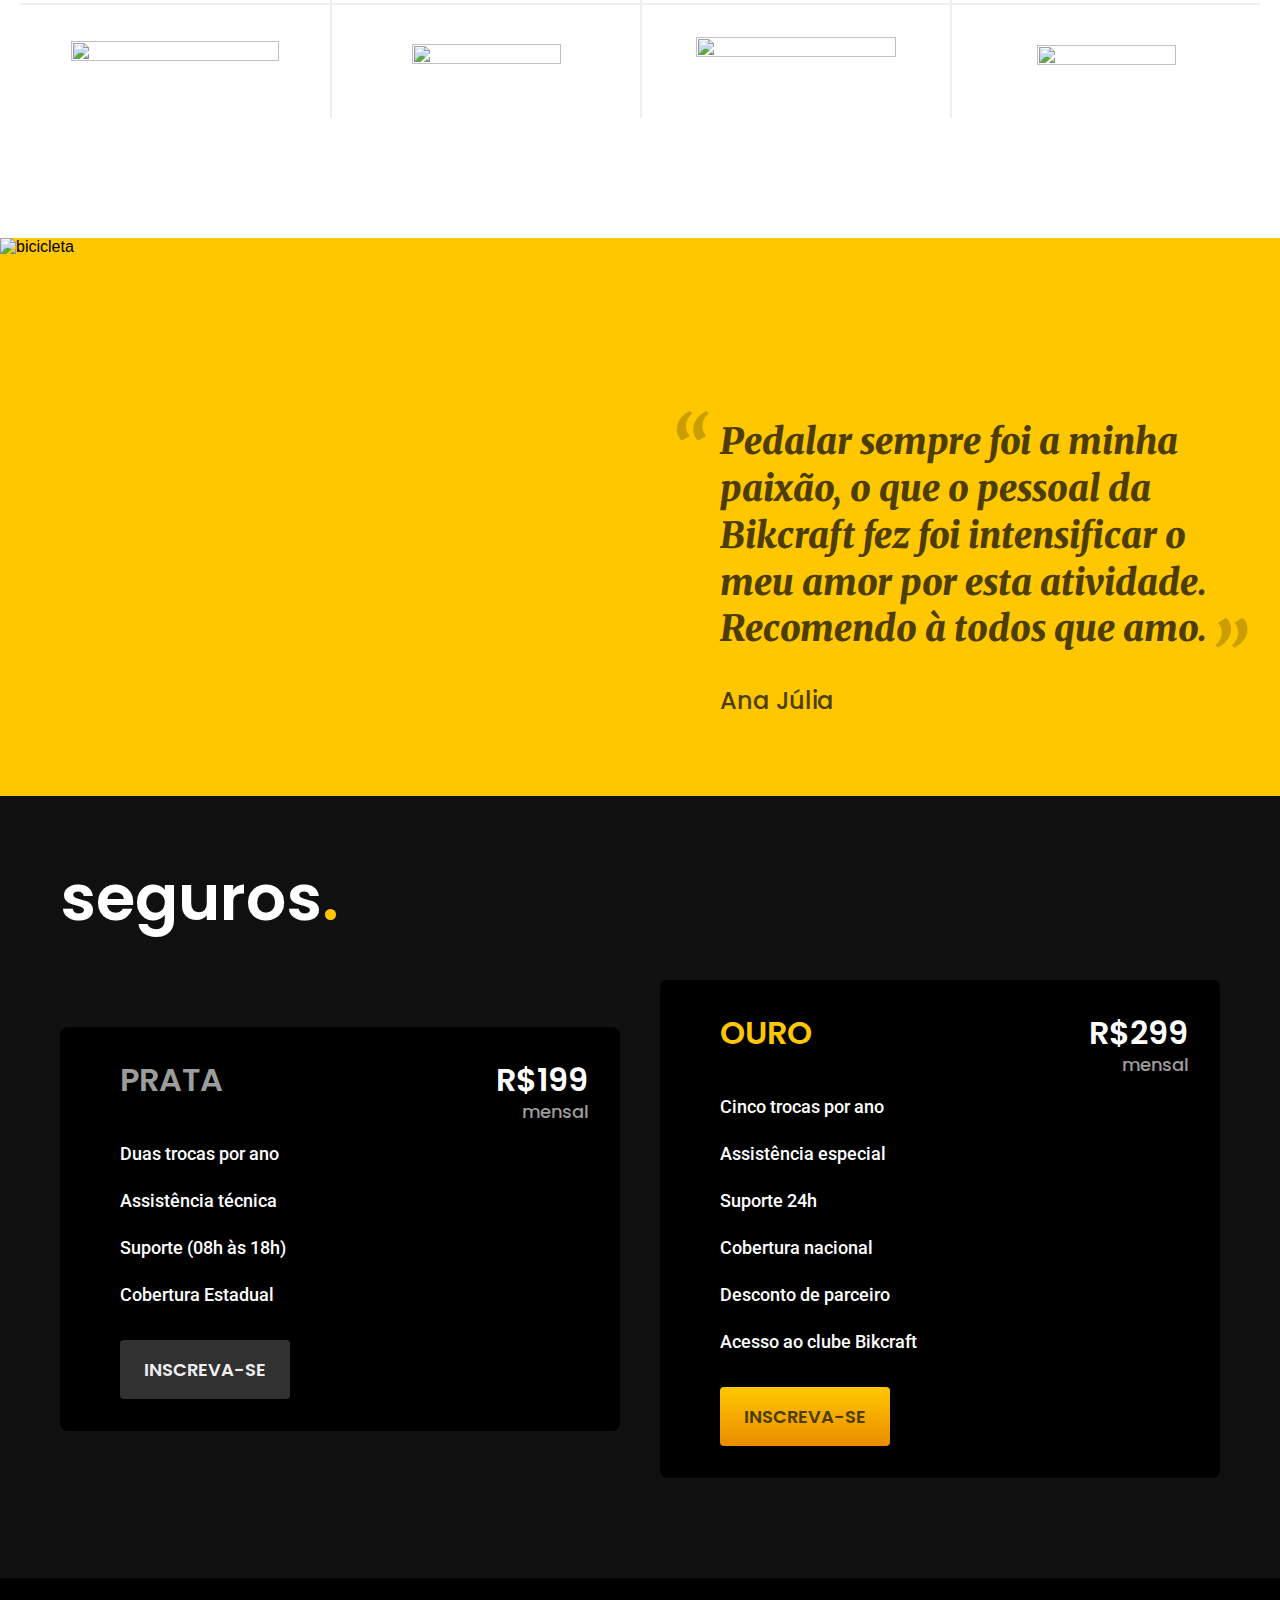
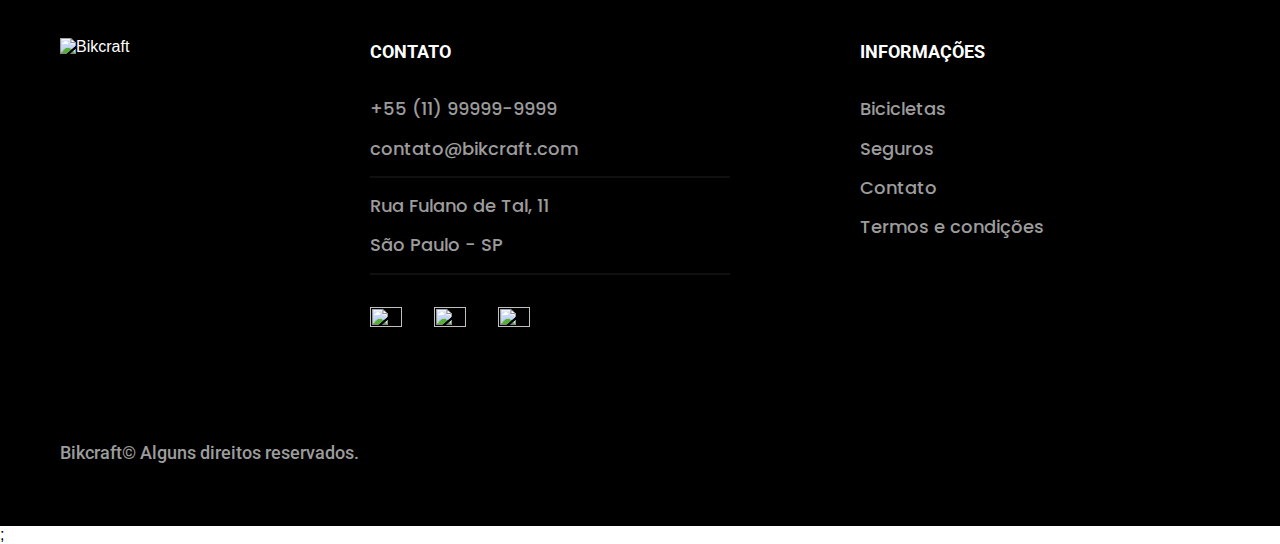
==== commit 82ce7534: "completo" ====
--- a/index.html
+++ b/index.html
@@ -5,12 +5,17 @@
   <meta charset="UTF-8">
   <meta name="viewport" content="width=device-width, initial-scale=1.0">
   <link rel="stylesheet" href="/style.min.css">
+  <link rel="icon" href="/favicon.svg" type="image/svg+xml">
   <link rel="preconnect" href="https://fonts.googleapis.com">
   <link rel="preconnect" href="https://fonts.gstatic.com" crossorigin>
   <link href="https://fonts.googleapis.com/css2?family=Merriweather:ital,wght@1,900&family=Poppins:wght@400;500;600&family=Roboto:wght@400;500;700&display=swap" rel="stylesheet">
   <meta name="description" content="Bicicletas elétricas de alta precisão e qualidade, feitas sob medida para o cliente. Explore o mundo na sua velocidade com a Bikcraft">
   <title>Bikcraft</title>
+  <script>
+    document.documentElement.classList.add('js');
+  </script>
 </head>
+
 
 <body>
   <header class="header-bg">
@@ -28,11 +33,11 @@
   <main class="introdução">
     <div class="conteudointro container branco">
       <div class="textosintro">
-        <h1 class="p-titulo introtitulo">Bicicletas feitas sob medida<span class="amarelo">.</span></h1>
-        <p class="r-texto cinza introtexto">Bicicletas elétricas de alta precisão e qualidade, feitas sob medida para o cliente. Explore o mundo na sua velocidade com a Bikcraft.</p>
-        <a class="botão" href="/bicicletas.html">SELECIONE A SUA</a>
+        <h1 data-anime="200" class="fadeInDown p-titulo introtitulo">Bicicletas feitas sob medida<span class="amarelo">.</span></h1>
+        <p data-anime="400" class=" fadeInDown r-texto cinza introtexto">Bicicletas elétricas de alta precisão e qualidade, feitas sob medida para o cliente. Explore o mundo na sua velocidade com a Bikcraft.</p>
+        <a data-anime="600" class="botão fadeInDown" href="/bicicletas.html">SELECIONE A SUA</a>
       </div>
-      <picture>
+      <picture data-anime="800" class="fadeInDown">
         <source media="(max-width: 800px)" srcset="./img/bicicletas/nimbus.jpg">
         <img class="imgintro" src="/img/fotos/introducao.jpg" width="1280" height="1600" alt="bicicleta">
       </picture>
@@ -124,7 +129,7 @@
           <li>Suporte (08h às 18h)</li>
           <li>Cobertura Estadual</li>
         </ul>
-        <a class="botão secundario" href="/orçamento.html">INSCREVA-SE<a>
+        <a class="botão secundario" href="/orçamento.html?tipo=seguro&produto=prata">INSCREVA-SE<a>
       </div>
       <div class="peo ouro">
         <h3 class="amarelo p-titulo1">OURO</h3>
@@ -139,7 +144,7 @@
           <li>Desconto de parceiro</li>
           <li>Acesso ao clube Bikcraft</li>
         </ul>
-        <a class="botão" href="/orçamento.html">INSCREVA-SE<a>
+        <a class="botão" href="/orçamento.html?tipo=seguro&produto=ouro">INSCREVA-SE<a>
       </div>
     </div>
   </article>
@@ -172,6 +177,9 @@
       <p class="textfooter r-texto1 cinza4">Bikcraft© Alguns direitos reservados.</p>
     </div>
   </footer>
+  <script src="/simple-anime.js"></script>;
+  <script src="/script.js"></script>
 </body>
 
+
 </html>--- a/style.min.css
+++ b/style.min.css
@@ -1 +1,1532 @@
-a,dd,h1,h2,h3,h4,h5,h6,p{text-decoration:none;color:inherit;margin:0;padding:0}button{border:none}.container{box-sizing:border-box;max-width:1200px;padding-left:20px;padding-right:20px;margin-left:auto;margin-right:auto}img{max-width:100%;height:auto;display:block}img[src$=".jpg"]{border-radius:4px}.p-titulo{font-family:poppins;font-size:64px;line-height:1.3;font-weight:600}.p-titulo1{font-family:poppins;font-size:32px;line-height:1.3;font-weight:600}.p-titulo11{font-family:poppins;font-size:36px;line-height:1.3;font-weight:600}.p-titulo111{font-family:poppins;font-size:48px;line-height:1.3;font-weight:600}.p-titulo2{font-family:poppins;font-size:24px;line-height:1.3;font-weight:500}.p-titulo3{font-family:poppins;font-size:24px;line-height:1.3;font-weight:600}.p-titulo4{font-family:poppins;font-size:16px;line-height:1.3;font-weight:600}.p-titulo5{font-family:poppins;font-size:16px;line-height:1.3;font-weight:500}.p-textop{font-family:poppins;font-size:18px;line-height:1.3;font-weight:500}.p-textopp{font-family:poppins;font-size:18px;line-height:1.3;font-weight:400}.p-textopp1{font-family:poppins;font-size:12px;line-height:1.3;font-weight:500}.r-paragrafo{font-family:Roboto;font-size:24px;line-height:1.5;font-weight:400}.r-paragrafo1{font-family:Roboto;font-size:20px;line-height:1.5;font-weight:400}.r-sub{font-family:Roboto;font-size:20px;line-height:1.5;font-weight:500}.r-upper{font-family:Roboto;font-size:24px;line-height:1.5;font-weight:500;text-transform:uppercase}.r-upper1{font-family:Roboto;font-size:36px;line-height:1.5;font-weight:500;text-transform:uppercase}.r-texto{font-family:Roboto;font-size:16px;line-height:1.5;font-weight:400}.r-textob{font-family:Roboto;font-size:16px;line-height:1.5;font-weight:500}.r-texto1{font-family:Roboto;font-size:18px;line-height:1.5;font-weight:500}.r-titulopp{font-family:Roboto;font-size:18px;line-height:1.5;font-weight:700;text-transform:uppercase}.textodep{font-family:Merriweather;font-style:italic;font-weight:900;font-size:36px;line-height:1.3}@media (max-width:1200px){.p-titulo{font-size:40px}.r-paragrafo{font-size:18px}}@media (max-width:800px){.p-titulo{font-size:36px}.p-titulo1{font-size:24px}.r-texto1{font-size:16px}.textodep{font-size:32px}.r-upper{font-size:18px;text-transform:lowercase}.r-upper1{font-family:Roboto;font-size:24px}}.amarelo{color:#ffc700}.amarelo1{color:#4e3d00}.branco{color:#fff}.preto{color:#000}.preto1{color:#101010}.preto2{color:#1d1d1d}.cinza{color:#e5e5e5}.cinza1{color:#b4b1b1}.cinza2{color:#484848}.cinza3{color:#313131}.cinza4{color:#9c9c9c}:root{--branco:#ffffff;--preto:#000000;--preto1:#101010;--preto2:#1d1d1d;--amarelo:#ffc700;--amarelo1:#4e3d00;--amarelo2:#ca9e00;--branco1:#eeeeee;--cinza:#e5e5e5;--cinza1:#b4b1b1;--cinza2:#484848;--cinza3:#313131;--cinza4:#9c9c9c}.botão{display:inline-block;background:linear-gradient(#ffc700,#ea8c00);color:var(--amarelo1);padding:16px 24px;border-radius:4px;font-family:Poppins;font-weight:600;font-size:18px;max-width:max-content;border:none;cursor:pointer}.botão.secundario{background:var(--cinza3);color:var(--branco1)}.botão.seta::after{content:"";display:inline-block;width:18px;height:10px;margin-left:12px;background-image:url("/img/icones/seta.svg");transition:transform .2s}.botão.seta:hover::after{transform:translateX(4px)}.botão:hover{background:linear-gradient(#f3be00,#d68000)}.botão.secundario:hover{background:var(--cinza2)}.titulo-bg{background:var(--preto1) url("/img/dec/top-right.svg") no-repeat top 60px right 60px;padding-top:60px;padding-bottom:60px}.titulo-cont h1{margin-top:8px}@media (max-width:800px){.botão{padding:12px 20px;font-weight:500;font-size:16px}.titulo-bg{background:var(--preto1);padding-top:40px;padding-bottom:40px}.titulo-cont h1{margin-top:0}}body{margin:0;font-family:Arial,Helvetica,sans-serif}ul{margin:0;padding:0;list-style:none}a{text-decoration:none}.header-bg{background-color:#000}.header{display:flex;flex-wrap:wrap;gap:20px;justify-content:space-between;align-items:center;padding-top:20px;padding-bottom:20px}.header-menu{display:flex;flex-wrap:wrap;gap:40px}.header-menu a{display:inline-block;padding:16px 0;color:#fff;font-size:18px;position:relative}.header-menu a::after{content:"";display:block;height:2px;width:0%;background:#fff;margin-top:4px;transition:.3s;position:absolute}.header-menu a:hover:after{width:100%}@media (max-width:800px){.header-menu{gap:20px}.header-menu a:hover{background-color:#2e2e2e}.header-menu a{background:#111;padding:12px 16px;border-radius:4px}.header-menu a::after{display:none}}@media (max-width:600px){.header-menu{gap:12px}.header-menu a{padding:8px 12px;font-size:12px}}.introdução{background:var(--preto) url("/img/dec/bottom-left.svg") no-repeat bottom 160px left 80px;box-shadow:inset 0 -80px var(--branco)}.conteudointro{display:grid;grid-template-columns:1fr 1fr;gap:20px}.textosintro{margin-top:100px}.introtexto,.introtitulo{margin-bottom:40px}.introtexto{max-width:40ch}.imgintro{height:100%;object-fit:cover}@media (max-width:1200px){.textosintro{margin-top:80px}}@media (max-width:800px){.introdução{box-shadow:inset 0 -40px var(--branco)}.introtitulo{margin-bottom:20px}.textosintro{margin-top:60px}.conteudointro{grid-template-columns:1fr}.imgintro{height:300px;width:100%;margin-top:20px}.introdução{background:var(--preto1)}.textosintro{margin-top:60px}}.bicicletas{box-sizing:border-box;max-width:1400px;padding-left:20px;padding-right:20px;margin-left:auto;margin-right:auto;display:flex;gap:40px;margin-top:60px;overflow-x:auto}.opções{margin-top:100px;margin-bottom:100px}.bicicletas h2{margin-top:14px;margin-bottom:8px;display:flex;align-items:center}.bicicletas a{display:block}.bicicletas h2::before{content:"";display:inline-block;background:var(--amarelo);height:12px;width:12px;border-radius:6px;margin-right:8px;transition:width .2s}.bicicletas a:hover h2::before{width:24px}.preço{padding-right:20px}.bicicleta{min-width:280px}@media (max-width:800px){.opções{margin-top:60px;margin-bottom:60px}.bicicletas{gap:20px;margin-top:24px;padding-bottom:20px}}.tecnologia-bg{background:var(--preto1) url("/img/dec/bottom-left.svg") no-repeat bottom 160px left 80px;box-shadow:inset 0 -80px var(--branco),inset 0 80px var(--branco)}.tecnologia{display:grid;grid-template-columns:1fr 1fr;gap:20px}.tecnologia h4{padding-top:140px;padding-bottom:20px}.tecnologia h1{padding-bottom:32px}.vantagens{display:flex;gap:32px;padding-bottom:140px}.link{padding-top:20px;display:inline-block;position:relative;padding-bottom:64px}.link::after{content:"";display:block;width:100%;height:4px;background:currentColor;position:absolute}.link:hover{color:var(--branco)}.vantagens h6{padding-bottom:8px;padding-top:12px;width:max-content}.imgtec{height:100%;object-fit:cover;object-position:left}@media (max-width:800px){.tecnologia{grid-template-columns:1fr}.tecnologia-bg{box-shadow:none}.tecnologia h4{padding-top:60px}.vantagens{padding-bottom:60px}.imgtec{display:none}}@media (max-width:600px){.vantagens{flex-direction:column}}.parceiros{padding-top:60px;padding-bottom:120px}.parceiros h1{margin-bottom:60px}.parceiros ul{max-width:1400px;padding:0 20px;margin:0 auto;display:grid;grid-template-columns:repeat(4,1fr)}.parceiros li{padding:32px;display:flex;border-left:2px solid var(--branco1)}.parceiros li img{margin:auto}.parceiros li:first-child,.parceiros li:nth-child(5){border:none}.parceiros li:nth-child(n+5){border-top:2px solid var(--branco1)}@media (max-width:800px){.parceiros{padding-bottom:60px}.parceiros h1{margin-bottom:20px}.parceiros ul{grid-template-columns:repeat(2,1fr)}.parceiros li:nth-child(n+3){border-top:2px solid var(--branco1)}.parceiros li:nth-child(odd){border-left:none}.parceiros li{padding:40px}}.depoimento{display:grid;grid-template-columns:1fr 1fr;background:var(--amarelo) url("/img/dec/bottom-right-p.svg") no-repeat bottom 40px right 40px;overflow:hidden}.depoimento img{border-radius:0;object-fit:cover;height:100%;width:100%}.conteudodep{padding:40px 40px 80px 80px;align-self:end}.conteudodep span{display:block;margin-top:32px}.conteudodep p{max-width:24ch;position:relative}.conteudodep p::before{content:"“";font-size:5rem;color:var(--amarelo2);position:absolute;left:-50px;top:-20px}.conteudodep p::after{content:"”";font-size:5rem;color:var(--amarelo2);position:absolute}@media (max-width:800px){.depoimento{grid-template-columns:1fr}.conteudodep p{padding-top:32px}.conteudodep p::before{left:-50px;top:5px}.conteudodep{padding:40px 80px;justify-self:center}.depoimento img{height:200px}}.seguros-bg{background:var(--preto1)}.seguros{padding-top:60px;padding-bottom:60px;display:grid;grid-template-columns:1fr 1fr;gap:40px;align-items:center}.seguros h1{grid-column:1/-1}.peo.ouro{grid-column:2;grid-row:2;position:relative}.peo{background:var(--preto);border-radius:8px;padding:32px 32px 32px 60px;display:grid;grid-template-columns:1fr auto}.peo h3{margin-bottom:40px}.peo span{grid-column:2;grid-row:1;display:block;text-align:right}.peo ul{grid-column:1/-1;margin-bottom:32px}.peo a{grid-column:1/-1}.peo li+li{margin-top:20px;position:relative}.peo li{position:relative;display:flex;align-items:center}.peo li::before{content:"";display:inline-block;width:14px;height:12px;background-image:url("/img/check.svg");position:absolute;left:-22px}.spanp{display:block;position:absolute;top:32px;right:32px}@media (max-width:800px){.seguros{padding-top:60px;padding-bottom:60px;display:grid;grid-template-columns:1fr;gap:40px;align-items:center}.peo.ouro{grid-column:1;grid-row:3}.seguros h1{grid-column:1}}.footer-bg{background:var(--preto)}.footer{display:grid;grid-template-columns:3fr 5fr 4fr;gap:40px;padding-top:60px;padding-bottom:60px}.footer h3{margin-bottom:32px}.footer li{margin-bottom:16px}.footer ul{margin-bottom:32px}.footer-redes{display:flex;gap:32px}.contato li:nth-child(odd):after{content:"";display:block;max-width:360px;height:2px;background:var(--preto1);margin-top:16px}.footer a:hover{color:var(--branco)}.textfooter{grid-column:1/-1;margin-top:60px}@media (max-width:800px){.bikcraft-logo{display:none}.footer{grid-template-columns:1fr 1fr}.contato{grid-column:1}.informação{grid-column:2}}@media (max-width:600px){.footer{grid-template-columns:1fr}}.cont-termos{padding-bottom:120px;padding-top:60px}.cont-termos h2{margin-bottom:28px}.item{padding-top:60px}.termosli p{margin-top:20px;max-width:75ch}.bike{display:grid;grid-template-columns:1fr 1fr;gap:40px;padding-top:60px;padding-bottom:60px;background:url("/img/dec/top-right.svg") no-repeat top 40px right 40px}.img-bike span{background:var(--preto);padding:8px 16px;display:inline-block;position:absolute;top:20px;right:0;border-radius:4px 0 0 4px}.img-bike{position:relative}.conteudo-bikes{display:grid;grid-template-columns:1fr auto;align-content:start}.conteudo-bikes h2,.conteudo-bikes p{grid-column:1/-1}.bikes h2{margin-bottom:20px}.bikes h2::before{content:"";display:block;height:12px;width:12px;border-radius:8px;background:var(--amarelo);margin-bottom:8px}.bikes p{margin-bottom:32px}.bikes a{place-self:end}.bikes li{display:flex;align-items:center;gap:8px}.bikes li+li{margin-top:16px}.bike-bg{background:linear-gradient(to right,#fff 30%,var(--preto1) 30%)}@media (max-width:800px){.bike-bg{background:var(--preto1)}.bike{grid-template-columns:1fr;gap:20px;padding-top:40px;padding-bottom:40px}}@media (max-width:600px){.conteudo-bikes{grid-template-columns:1fr}.bikes a{place-self:start}.bikes ul{margin-bottom:32px}}.seguros1{display:grid;grid-template-columns:1fr 1fr;gap:40px;align-items:center;padding-top:80px;padding-bottom:80px}.peo2{grid-column:2;grid-row:1;position:relative}.peo1,.peo2{background:var(--preto);border-radius:8px;padding:32px 32px 32px 60px;display:grid;grid-template-columns:1fr auto}.peo1 span,.peo2 span{grid-column:2;grid-row:1;display:block;text-align:right}.peo1 h3,.peo2 h3{margin-bottom:40px}.peo1 ul,.peo2 ul{grid-column:1/-1;margin-bottom:32px}.peo1 a,.peo2 a{grid-column:1/-1}.peo1 li+li,.peo2 li+li{margin-top:20px;position:relative}.seguros1 li::before{content:"";display:inline-block;width:14px;height:12px;background-image:url("/img/check.svg");position:absolute;left:-22px}.seguros1 li{position:relative;display:flex;align-items:center}.vantagens1{display:grid;grid-template-columns:repeat(auto-fit,minmax(280px,max-content));gap:40px 80px;padding-top:80px}.vantagens1 h3{margin-bottom:20px;margin-top:8px}.vantagens-bg{background:var(--preto)}.conteudo-vant{padding-top:100px;padding-bottom:100px}.perguntas{padding-top:120px;padding-bottom:120px}.perguntas1{margin-top:60px}.perguntas dl div{padding:20px;border-radius:4px;position:relative}.perguntas dl>div:nth-child(odd){background-color:var(--cinza)}.perguntas dt{position:relative;display:flex;align-items:center}.perguntas dt::before{content:"";display:inline-block;width:8px;height:8px;border-radius:6px;background:var(--amarelo);margin-right:8px}.perguntas dl div::after{content:"";display:inline-block;width:14px;height:6px;border-radius:6px;background:url("/img/icones/seta-abrir.svg");position:absolute;top:36px;right:20px;transition:.3s}.perguntas dl div:hover::after{transform:rotate(180deg)}.perguntas dd{padding-left:16px;padding-top:16px;max-width:80ch}@media (max-width:800px){.vantagens{padding-top:60px}.conteudo-vant{padding-top:80px;padding-bottom:80px}.seguros1{grid-template-columns:1fr;gap:20px}.perguntas{padding-top:60px;padding-bottom:60px}.perguntas1{margin-top:40px}.peo2{grid-column:1;grid-row:inherit;position:relative}}.bicicleta1{display:grid;grid-template-columns:1fr 1fr;align-items:start;gap:40px;padding-top:60px;padding-bottom:60px}.img-bicicletas{display:flex;flex-wrap:wrap;gap:20px}.img-bicicletas img{flex:1;min-width:200px}.img-bicicletas img:first-child{min-width:100%}.conteudo-bicicleta p{margin-bottom:32px}.comprar{display:grid;grid-template-columns:max-content auto;align-items:center;justify-items:start;gap:8px 12px}.comprar a{grid-row:span 2;max-width:max-content}.compra{display:flex;align-items:center;background:var(--preto);border-radius:4px;padding:4px 8px;gap:8px}.conteudo-bicicleta h2{letter-spacing:.015rem;margin-top:60px;margin-bottom:20px}.bicicleta-ficha,.bicicleta-info{padding:32px;background:var(--preto);border-radius:4px}.bicicleta-info{display:grid;grid-template-columns:1fr 1fr;gap:20px}.bicicleta-info img{width:24px}.bicicleta-info h3{margin-top:8px;margin-bottom:8px}.bicicleta-ficha li{padding:4px 0;display:flex;justify-content:space-between;border-bottom:1px solid var(--cinza3)}.bicicleta-ficha li:last-child{border-bottom:none}.seg-bg{background:var(--preto1);box-shadow:inset 0 80px var(--branco),inset 0 -80px var(--preto)}.segseg{display:grid;grid-template-columns:1fr 1fr;gap:40px;align-items:center}.conteudo-seg p{margin-top:20px;margin-bottom:32px;max-width:40ch}.imgsegb{height:100%;width:100%;object-fit:cover}@media (max-width:800px){.bicicleta1{grid-template-columns:1fr;padding-top:40px;padding-bottom:40px}.img-bicicletas{grid-row:2}.segseg{grid-template-columns:1fr}.conteudo-seg{grid-row:1;padding-top:40px}.seg-bg{box-shadow:none;box-shadow:inset 0 -80px var(--preto)}}@media (max-width:400px){.bicicleta-info{grid-template-columns:1fr}.comprar{grid-template-columns:1fr}}.cont-bg{background:var(--preto1);box-shadow:inset 0 -60px #efefef}.card{display:grid;grid-template-columns:5fr 7fr}.endereço{background:var(--preto) url("/img/dec/bottom-left.svg") no-repeat bottom 40px left 40px;padding:60px;border-radius:5px 0 0 5px;box-shadow:0 1px 2px rgba(0,0,0,.1)}.endereço h3{margin-bottom:40px}.rua{margin-bottom:32px;position:relative;padding-left:32px}.mail{position:relative;padding-left:32px}.mail a{max-width:max-content;margin-bottom:8px}.tel{margin-top:32px;position:relative;padding-left:32px}.contato-redes{margin-top:60px;display:flex;gap:32px}.endereço a:hover{color:var(--branco)}.formulario{background:var(--branco) url("/img/dec/bottom-right.svg") no-repeat bottom 40px right 40px;padding:60px;border-radius:0 5px 5px 0;box-shadow:0 1px 2px rgba(0,0,0,.1)}.rua::before{content:url("/img/icones/local.svg");display:block;left:0;position:absolute}.mail::before{content:url("/img/icones/email.svg");display:block;left:0;position:absolute}.tel::before{content:url("/img/icones/telefone.svg");display:block;left:0;position:absolute}.form{display:grid;grid-template-columns:1fr 1fr;gap:20px}.form label{display:block;margin-bottom:4px}.col-2{grid-column:span 2}.form input[type=email],.form input[type=text],.form textarea{font:400 16px/1.5 roboto;background:var(--branco1);border:1px solid var(--cinza);border-radius:4px;padding:12px;width:100%;box-sizing:border-box}.form input[type=email]:focus,.form input[type=text]:focus,.form textarea:focus{outline:0;border-color:var(--amarelo);background:var(--branco);box-shadow:0 0 0 2px #fea}.lojas{padding-top:120px;background:#efefef;padding-bottom:120px}.sprio{display:grid;grid-template-columns:1fr 1fr;gap:32px;margin-top:60px}.sprio img{border-radius:4px 4px 0 0}.sprio h3{display:flex;align-items:center}.sprio h3::before{content:"";display:inline-block;height:8px;width:8px;background:var(--amarelo);border-radius:6px;margin-right:8px}.cont-end{background:var(--branco);padding:32px;border-radius:0 0 4px 4px;box-shadow:0 1px 1px rgba(0,0,0,.1)}.grid-end{display:grid;grid-template-columns:1fr 1fr;margin-top:20px;margin-bottom:20px}.grid-end p+p{margin-top:8px}.grid-end address a+a{display:block;margin-top:8px}.grid-end address,.grid-end div{border-left:2px solid var(--cinza);padding-left:8px}.grid-end address a:hover{color:var(--cinza3);font-weight:500}.horario::before{content:url("/img/icones/horario.svg");display:inline-block;margin-right:8px}.horario{display:flex;align-items:center}@media (max-width:800px){.card{grid-template-columns:1fr}.endereço{background:var(--preto)}.endereço{padding:40px;border-radius:5px 5px 0 0}.contato-redes{margin-top:32px}.formulario{padding:40px;border-radius:0 0 5px 5px}.lojas{padding-top:60px;padding-bottom:60px}.grid-end{display:grid;grid-template-columns:1fr;gap:12px}}@media (max-width:600px){.sprio{grid-template-columns:1fr}.form{grid-template-columns:1fr}.col-2{grid-column:1}}.orça-bg{background:#efefef;box-shadow:inset 0 520px var(--preto1)}.card1{padding-top:20px;padding-bottom:120px}.email1{margin-bottom:60px}.form1 h2{margin-bottom:20px}.checktermo{display:flex;gap:8px}.orça-conteudo{display:none}#Seguro:checked~#orçamento-seguro,#bikcraft:checked~#orçamento-bikcraft{display:block}.escolha{display:grid;grid-template-columns:1fr 1fr;align-content:start;gap:20px}.escolha label{background:var(--cinza3);color:var(--cinza);padding:12px 16px;border-radius:4px;display:block;cursor:pointer}.escolha input:checked+label{background:var(--branco);color:var(--preto1)}.escolha input:checked+label::before{border-color:var(--preto1);box-shadow:inset 0 0 0 3px var(--branco),inset 0 0 0 6px var(--preto1)}.escolha label::before{content:"";display:inline-block;width:12px;height:12px;border-radius:6px;border:1px solid var(--cinza);margin-right:8px;box-sizing:border-box}.escolha input{opacity:0;position:absolute;pointer-events:none}.escolha h2,.escolha label{margin-bottom:20px}.orça-bg h2::before{content:"";display:block;background:var(--amarelo);height:8px;width:8px;border-radius:6px;position:absolute;left:0}.orça-bg h2{position:relative;display:flex;align-items:center;padding-left:16px}.orça-conteudo label{display:grid;grid-template-columns:auto 1fr auto;align-items:center}.orça-conteudo label span{display:none}.orça-conteudo input:checked+label span{display:inline-block}.escolha label:hover{background:var(--cinza2)}.detalhes-bike{background:var(--branco);padding:20px;display:none;grid-template-columns:1fr 1fr;align-items:center;border-radius:4px;margin-bottom:20px}.detalhes-bike img[src$=".svg"]{height:12px;width:12px}.detalhes-bike li{display:flex;align-items:center;margin-bottom:8px}.escolha input:checked+label+.detalhes-bike{display:grid}@media (max-width:800px){.escolha h2,.escolha label{margin-bottom:16px}.escolha{gap:0 16px}}+a,
+dd,
+h1,
+h2,
+h3,
+h4,
+h5,
+h6,
+p {
+  text-decoration: none;
+  color: inherit;
+  margin: 0;
+  padding: 0;
+}
+button {
+  border: none;
+  background: 0 0;
+  cursor: pointer;
+}
+.container {
+  box-sizing: border-box;
+  max-width: 1200px;
+  padding-left: 20px;
+  padding-right: 20px;
+  margin-left: auto;
+  margin-right: auto;
+}
+img {
+  max-width: 100%;
+  height: auto;
+  display: block;
+}
+img[src$=".jpg"] {
+  border-radius: 4px;
+}
+.p-titulo {
+  font-family: poppins;
+  font-size: 64px;
+  line-height: 1.3;
+  font-weight: 600;
+}
+.p-titulo1 {
+  font-family: poppins;
+  font-size: 32px;
+  line-height: 1.3;
+  font-weight: 600;
+}
+.p-titulo11 {
+  font-family: poppins;
+  font-size: 36px;
+  line-height: 1.3;
+  font-weight: 600;
+}
+.p-titulo111 {
+  font-family: poppins;
+  font-size: 48px;
+  line-height: 1.3;
+  font-weight: 600;
+}
+.p-titulo2 {
+  font-family: poppins;
+  font-size: 24px;
+  line-height: 1.3;
+  font-weight: 500;
+}
+.p-titulo3 {
+  font-family: poppins;
+  font-size: 24px;
+  line-height: 1.3;
+  font-weight: 600;
+}
+.p-titulo4 {
+  font-family: poppins;
+  font-size: 16px;
+  line-height: 1.3;
+  font-weight: 600;
+}
+.p-titulo5 {
+  font-family: poppins;
+  font-size: 16px;
+  line-height: 1.3;
+  font-weight: 500;
+}
+.p-textop {
+  font-family: poppins;
+  font-size: 18px;
+  line-height: 1.3;
+  font-weight: 500;
+}
+.p-textopp {
+  font-family: poppins;
+  font-size: 18px;
+  line-height: 1.3;
+  font-weight: 400;
+}
+.p-textopp1 {
+  font-family: poppins;
+  font-size: 12px;
+  line-height: 1.3;
+  font-weight: 500;
+}
+.r-paragrafo {
+  font-family: Roboto;
+  font-size: 24px;
+  line-height: 1.5;
+  font-weight: 400;
+}
+.r-paragrafo1 {
+  font-family: Roboto;
+  font-size: 20px;
+  line-height: 1.5;
+  font-weight: 400;
+}
+.r-sub {
+  font-family: Roboto;
+  font-size: 20px;
+  line-height: 1.5;
+  font-weight: 500;
+}
+.r-upper {
+  font-family: Roboto;
+  font-size: 24px;
+  line-height: 1.5;
+  font-weight: 500;
+  text-transform: uppercase;
+}
+.r-upper1 {
+  font-family: Roboto;
+  font-size: 36px;
+  line-height: 1.5;
+  font-weight: 500;
+  text-transform: uppercase;
+}
+.r-texto {
+  font-family: Roboto;
+  font-size: 16px;
+  line-height: 1.5;
+  font-weight: 400;
+}
+.r-textob {
+  font-family: Roboto;
+  font-size: 16px;
+  line-height: 1.5;
+  font-weight: 500;
+}
+.r-texto1 {
+  font-family: Roboto;
+  font-size: 18px;
+  line-height: 1.5;
+  font-weight: 500;
+}
+.r-titulopp {
+  font-family: Roboto;
+  font-size: 18px;
+  line-height: 1.5;
+  font-weight: 700;
+  text-transform: uppercase;
+}
+.textodep {
+  font-family: Merriweather;
+  font-style: italic;
+  font-weight: 900;
+  font-size: 36px;
+  line-height: 1.3;
+}
+@media (max-width: 1200px) {
+  .p-titulo {
+    font-size: 40px;
+  }
+  .r-paragrafo {
+    font-size: 18px;
+  }
+}
+@media (max-width: 800px) {
+  .p-titulo {
+    font-size: 36px;
+  }
+  .p-titulo1 {
+    font-size: 24px;
+  }
+  .r-texto1 {
+    font-size: 16px;
+  }
+  .textodep {
+    font-size: 32px;
+  }
+  .r-upper {
+    font-size: 18px;
+    text-transform: lowercase;
+  }
+  .r-upper1 {
+    font-family: Roboto;
+    font-size: 24px;
+  }
+}
+.amarelo {
+  color: #ffc700;
+}
+.amarelo1 {
+  color: #4e3d00;
+}
+.branco {
+  color: #fff;
+}
+.preto {
+  color: #000;
+}
+.preto1 {
+  color: #101010;
+}
+.preto2 {
+  color: #1d1d1d;
+}
+.cinza {
+  color: #e5e5e5;
+}
+.cinza1 {
+  color: #b4b1b1;
+}
+.cinza2 {
+  color: #484848;
+}
+.cinza3 {
+  color: #313131;
+}
+.cinza4 {
+  color: #9c9c9c;
+}
+:root {
+  --branco: #ffffff;
+  --preto: #000000;
+  --preto1: #101010;
+  --preto2: #1d1d1d;
+  --amarelo: #ffc700;
+  --amarelo1: #4e3d00;
+  --amarelo2: #ca9e00;
+  --branco1: #eeeeee;
+  --cinza: #e5e5e5;
+  --cinza1: #b4b1b1;
+  --cinza2: #484848;
+  --cinza3: #313131;
+  --cinza4: #9c9c9c;
+}
+.botão {
+  display: inline-block;
+  background: linear-gradient(#ffc700, #ea8c00);
+  color: var(--amarelo1);
+  padding: 16px 24px;
+  border-radius: 4px;
+  font-family: Poppins;
+  font-weight: 600;
+  font-size: 18px;
+  max-width: max-content;
+  border: none;
+  cursor: pointer;
+}
+.botão.secundario {
+  background: var(--cinza3);
+  color: var(--branco1);
+}
+.botão.seta::after {
+  content: "";
+  display: inline-block;
+  width: 18px;
+  height: 10px;
+  margin-left: 12px;
+  background-image: url("/img/icones/seta.svg");
+  transition: transform 0.2s;
+}
+.botão.seta:hover::after {
+  transform: translateX(4px);
+}
+.botão:hover {
+  background: linear-gradient(#f3be00, #d68000);
+}
+.botão.secundario:hover {
+  background: var(--cinza2);
+}
+.titulo-bg {
+  background: var(--preto1) url("/img/dec/top-right.svg") no-repeat top 60px
+    right 60px;
+  padding-top: 60px;
+  padding-bottom: 60px;
+}
+.titulo-cont h1 {
+  margin-top: 8px;
+}
+@media (max-width: 800px) {
+  .botão {
+    padding: 12px 20px;
+    font-weight: 500;
+    font-size: 16px;
+  }
+  .titulo-bg {
+    background: var(--preto1);
+    padding-top: 40px;
+    padding-bottom: 40px;
+  }
+  .titulo-cont h1 {
+    margin-top: 0;
+  }
+}
+body {
+  margin: 0;
+  font-family: Arial, Helvetica, sans-serif;
+}
+ul {
+  margin: 0;
+  padding: 0;
+  list-style: none;
+}
+a {
+  text-decoration: none;
+}
+.js .fadeInDown {
+  transform: translate3d(0, -20px, 0);
+}
+.js .fadeInUp {
+  transform: translate3d(0, 20px, 0);
+}
+.js .fadeInRight {
+  transform: translate3d(20px, 0, 0);
+}
+.js .fadeInLeft {
+  transform: translate3d(-20px, 0, 0);
+}
+.js [data-anime] {
+  opacity: 0;
+}
+.js .anime {
+  opacity: 1;
+  transform: none;
+  transition: transform 0.8s, opacity 0.8s;
+}
+.header-bg {
+  background-color: #000;
+}
+.header {
+  display: flex;
+  flex-wrap: wrap;
+  gap: 20px;
+  justify-content: space-between;
+  align-items: center;
+  padding-top: 20px;
+  padding-bottom: 20px;
+}
+.header-menu {
+  display: flex;
+  flex-wrap: wrap;
+  gap: 40px;
+}
+.header-menu a {
+  display: inline-block;
+  padding: 16px 0;
+  color: #fff;
+  font-size: 18px;
+  position: relative;
+}
+.header-menu a::after {
+  content: "";
+  display: block;
+  height: 2px;
+  width: 0%;
+  background: #fff;
+  margin-top: 4px;
+  transition: 0.3s;
+  position: absolute;
+}
+.header-menu a.ativo::after,
+.header-menu a:hover:after {
+  width: 100%;
+}
+@media (max-width: 800px) {
+  .header-menu {
+    gap: 20px;
+  }
+  .header-menu a:hover {
+    background-color: #2e2e2e;
+  }
+  .header-menu a {
+    background: #111;
+    padding: 12px 16px;
+    border-radius: 4px;
+  }
+  .header-menu a::after {
+    display: none;
+  }
+}
+@media (max-width: 600px) {
+  .header-menu {
+    gap: 12px;
+  }
+  .header-menu a {
+    padding: 8px 12px;
+    font-size: 12px;
+  }
+}
+.introdução {
+  background: var(--preto) url("/img/dec/bottom-left.svg") no-repeat bottom
+    160px left 80px;
+  box-shadow: inset 0 -80px var(--branco);
+}
+.conteudointro {
+  display: grid;
+  grid-template-columns: 1fr 1fr;
+  gap: 20px;
+}
+.textosintro {
+  margin-top: 100px;
+}
+.introtexto,
+.introtitulo {
+  margin-bottom: 40px;
+}
+.introtexto {
+  max-width: 40ch;
+}
+.imgintro {
+  height: 100%;
+  object-fit: cover;
+}
+@media (max-width: 1200px) {
+  .textosintro {
+    margin-top: 80px;
+  }
+}
+@media (max-width: 800px) {
+  .introdução {
+    box-shadow: inset 0 -40px var(--branco);
+  }
+  .introtitulo {
+    margin-bottom: 20px;
+  }
+  .textosintro {
+    margin-top: 60px;
+  }
+  .conteudointro {
+    grid-template-columns: 1fr;
+  }
+  .imgintro {
+    height: 300px;
+    width: 100%;
+    margin-top: 20px;
+  }
+  .introdução {
+    background: var(--preto1);
+  }
+  .textosintro {
+    margin-top: 60px;
+  }
+}
+.bicicletas {
+  box-sizing: border-box;
+  max-width: 1400px;
+  padding-left: 20px;
+  padding-right: 20px;
+  margin-left: auto;
+  margin-right: auto;
+  display: flex;
+  gap: 40px;
+  margin-top: 60px;
+  overflow-x: auto;
+}
+.opções {
+  margin-top: 100px;
+  margin-bottom: 100px;
+}
+.bicicletas h2 {
+  margin-top: 14px;
+  margin-bottom: 8px;
+  display: flex;
+  align-items: center;
+}
+.bicicletas a {
+  display: block;
+}
+.bicicletas h2::before {
+  content: "";
+  display: inline-block;
+  background: var(--amarelo);
+  height: 12px;
+  width: 12px;
+  border-radius: 6px;
+  margin-right: 8px;
+  transition: width 0.2s;
+}
+.bicicletas a:hover h2::before {
+  width: 24px;
+}
+.preço {
+  padding-right: 20px;
+}
+.bicicleta {
+  min-width: 280px;
+}
+@media (max-width: 800px) {
+  .opções {
+    margin-top: 60px;
+    margin-bottom: 60px;
+  }
+  .bicicletas {
+    gap: 20px;
+    margin-top: 24px;
+    padding-bottom: 20px;
+  }
+}
+.tecnologia-bg {
+  background: var(--preto1) url("/img/dec/bottom-left.svg") no-repeat bottom
+    160px left 80px;
+  box-shadow: inset 0 -80px var(--branco), inset 0 80px var(--branco);
+}
+.tecnologia {
+  display: grid;
+  grid-template-columns: 1fr 1fr;
+  gap: 20px;
+}
+.tecnologia h4 {
+  padding-top: 140px;
+  padding-bottom: 20px;
+}
+.tecnologia h1 {
+  padding-bottom: 32px;
+}
+.vantagens {
+  display: flex;
+  gap: 32px;
+  padding-bottom: 140px;
+}
+.link {
+  padding-top: 20px;
+  display: inline-block;
+  position: relative;
+  padding-bottom: 64px;
+}
+.link::after {
+  content: "";
+  display: block;
+  width: 100%;
+  height: 4px;
+  background: currentColor;
+  position: absolute;
+}
+.link:hover {
+  color: var(--branco);
+}
+.vantagens h6 {
+  padding-bottom: 8px;
+  padding-top: 12px;
+  width: max-content;
+}
+.imgtec {
+  height: 100%;
+  object-fit: cover;
+  object-position: left;
+}
+@media (max-width: 800px) {
+  .tecnologia {
+    grid-template-columns: 1fr;
+  }
+  .tecnologia-bg {
+    box-shadow: none;
+  }
+  .tecnologia h4 {
+    padding-top: 60px;
+  }
+  .vantagens {
+    padding-bottom: 60px;
+  }
+  .imgtec {
+    display: none;
+  }
+}
+@media (max-width: 600px) {
+  .vantagens {
+    flex-direction: column;
+  }
+}
+.parceiros {
+  padding-top: 60px;
+  padding-bottom: 120px;
+}
+.parceiros h1 {
+  margin-bottom: 60px;
+}
+.parceiros ul {
+  max-width: 1400px;
+  padding: 0 20px;
+  margin: 0 auto;
+  display: grid;
+  grid-template-columns: repeat(4, 1fr);
+}
+.parceiros li {
+  padding: 32px;
+  display: flex;
+  border-left: 2px solid var(--branco1);
+}
+.parceiros li img {
+  margin: auto;
+}
+.parceiros li:first-child,
+.parceiros li:nth-child(5) {
+  border: none;
+}
+.parceiros li:nth-child(n + 5) {
+  border-top: 2px solid var(--branco1);
+}
+@media (max-width: 800px) {
+  .parceiros {
+    padding-bottom: 60px;
+  }
+  .parceiros h1 {
+    margin-bottom: 20px;
+  }
+  .parceiros ul {
+    grid-template-columns: repeat(2, 1fr);
+  }
+  .parceiros li:nth-child(n + 3) {
+    border-top: 2px solid var(--branco1);
+  }
+  .parceiros li:nth-child(odd) {
+    border-left: none;
+  }
+  .parceiros li {
+    padding: 40px;
+  }
+}
+.depoimento {
+  display: grid;
+  grid-template-columns: 1fr 1fr;
+  background: var(--amarelo) url("/img/dec/bottom-right-p.svg") no-repeat bottom
+    40px right 40px;
+  overflow: hidden;
+}
+.depoimento img {
+  border-radius: 0;
+  object-fit: cover;
+  height: 100%;
+  width: 100%;
+}
+.conteudodep {
+  padding: 40px 40px 80px 80px;
+  align-self: end;
+}
+.conteudodep span {
+  display: block;
+  margin-top: 32px;
+}
+.conteudodep p {
+  max-width: 24ch;
+  position: relative;
+}
+.conteudodep p::before {
+  content: "“";
+  font-size: 5rem;
+  color: var(--amarelo2);
+  position: absolute;
+  left: -50px;
+  top: -20px;
+}
+.conteudodep p::after {
+  content: "”";
+  font-size: 5rem;
+  color: var(--amarelo2);
+  position: absolute;
+}
+@media (max-width: 800px) {
+  .depoimento {
+    grid-template-columns: 1fr;
+  }
+  .conteudodep p {
+    padding-top: 32px;
+  }
+  .conteudodep p::before {
+    left: -50px;
+    top: 5px;
+  }
+  .conteudodep {
+    padding: 40px 80px;
+    justify-self: center;
+  }
+  .depoimento img {
+    height: 200px;
+  }
+}
+.seguros-bg {
+  background: var(--preto1);
+}
+.seguros {
+  padding-top: 60px;
+  padding-bottom: 60px;
+  display: grid;
+  grid-template-columns: 1fr 1fr;
+  gap: 40px;
+  align-items: center;
+}
+.seguros h1 {
+  grid-column: 1/-1;
+}
+.peo.ouro {
+  grid-column: 2;
+  grid-row: 2;
+  position: relative;
+}
+.peo {
+  background: var(--preto);
+  border-radius: 8px;
+  padding: 32px 32px 32px 60px;
+  display: grid;
+  grid-template-columns: 1fr auto;
+}
+.peo h3 {
+  margin-bottom: 40px;
+}
+.peo span {
+  grid-column: 2;
+  grid-row: 1;
+  display: block;
+  text-align: right;
+}
+.peo ul {
+  grid-column: 1/-1;
+  margin-bottom: 32px;
+}
+.peo a {
+  grid-column: 1/-1;
+}
+.peo li + li {
+  margin-top: 20px;
+  position: relative;
+}
+.peo li {
+  position: relative;
+  display: flex;
+  align-items: center;
+}
+.peo li::before {
+  content: "";
+  display: inline-block;
+  width: 14px;
+  height: 12px;
+  background-image: url("/img/check.svg");
+  position: absolute;
+  left: -22px;
+}
+.spanp {
+  display: block;
+  position: absolute;
+  top: 32px;
+  right: 32px;
+}
+@media (max-width: 800px) {
+  .seguros {
+    padding-top: 60px;
+    padding-bottom: 60px;
+    display: grid;
+    grid-template-columns: 1fr;
+    gap: 40px;
+    align-items: center;
+  }
+  .peo.ouro {
+    grid-column: 1;
+    grid-row: 3;
+  }
+  .seguros h1 {
+    grid-column: 1;
+  }
+}
+.footer-bg {
+  background: var(--preto);
+}
+.footer {
+  display: grid;
+  grid-template-columns: 3fr 5fr 4fr;
+  gap: 40px;
+  padding-top: 60px;
+  padding-bottom: 60px;
+}
+.footer h3 {
+  margin-bottom: 32px;
+}
+.footer li {
+  margin-bottom: 16px;
+}
+.footer ul {
+  margin-bottom: 32px;
+}
+.footer-redes {
+  display: flex;
+  gap: 32px;
+}
+.contato li:nth-child(odd):after {
+  content: "";
+  display: block;
+  max-width: 360px;
+  height: 2px;
+  background: var(--preto1);
+  margin-top: 16px;
+}
+.footer a:hover {
+  color: var(--branco);
+}
+.textfooter {
+  grid-column: 1/-1;
+  margin-top: 60px;
+}
+@media (max-width: 800px) {
+  .bikcraft-logo {
+    display: none;
+  }
+  .footer {
+    grid-template-columns: 1fr 1fr;
+  }
+  .contato {
+    grid-column: 1;
+  }
+  .informação {
+    grid-column: 2;
+  }
+}
+@media (max-width: 600px) {
+  .footer {
+    grid-template-columns: 1fr;
+  }
+}
+.cont-termos {
+  padding-bottom: 120px;
+  padding-top: 60px;
+}
+.cont-termos h2 {
+  margin-bottom: 28px;
+}
+.item {
+  padding-top: 60px;
+}
+.termosli p {
+  margin-top: 20px;
+  max-width: 75ch;
+}
+.bike {
+  display: grid;
+  grid-template-columns: 1fr 1fr;
+  gap: 40px;
+  padding-top: 60px;
+  padding-bottom: 60px;
+  background: url("/img/dec/top-right.svg") no-repeat top 40px right 40px;
+}
+.img-bike span {
+  background: var(--preto);
+  padding: 8px 16px;
+  display: inline-block;
+  position: absolute;
+  top: 20px;
+  right: 0;
+  border-radius: 4px 0 0 4px;
+}
+.img-bike {
+  position: relative;
+}
+.conteudo-bikes {
+  display: grid;
+  grid-template-columns: 1fr auto;
+  align-content: start;
+}
+.conteudo-bikes h2,
+.conteudo-bikes p {
+  grid-column: 1/-1;
+}
+.bikes h2 {
+  margin-bottom: 20px;
+}
+.bikes h2::before {
+  content: "";
+  display: block;
+  height: 12px;
+  width: 12px;
+  border-radius: 8px;
+  background: var(--amarelo);
+  margin-bottom: 8px;
+}
+.bikes p {
+  margin-bottom: 32px;
+}
+.bikes a {
+  place-self: end;
+}
+.bikes li {
+  display: flex;
+  align-items: center;
+  gap: 8px;
+}
+.bikes li + li {
+  margin-top: 16px;
+}
+.bike-bg {
+  background: linear-gradient(to right, #fff 30%, var(--preto1) 30%);
+}
+@media (max-width: 800px) {
+  .bike-bg {
+    background: var(--preto1);
+  }
+  .bike {
+    grid-template-columns: 1fr;
+    gap: 20px;
+    padding-top: 40px;
+    padding-bottom: 40px;
+  }
+}
+@media (max-width: 600px) {
+  .conteudo-bikes {
+    grid-template-columns: 1fr;
+  }
+  .bikes a {
+    place-self: start;
+  }
+  .bikes ul {
+    margin-bottom: 32px;
+  }
+}
+.seguros1 {
+  display: grid;
+  grid-template-columns: 1fr 1fr;
+  gap: 40px;
+  align-items: center;
+  padding-top: 80px;
+  padding-bottom: 80px;
+}
+.peo2 {
+  grid-column: 2;
+  grid-row: 1;
+  position: relative;
+}
+.peo1,
+.peo2 {
+  background: var(--preto);
+  border-radius: 8px;
+  padding: 32px 32px 32px 60px;
+  display: grid;
+  grid-template-columns: 1fr auto;
+}
+.peo1 span,
+.peo2 span {
+  grid-column: 2;
+  grid-row: 1;
+  display: block;
+  text-align: right;
+}
+.peo1 h3,
+.peo2 h3 {
+  margin-bottom: 40px;
+}
+.peo1 ul,
+.peo2 ul {
+  grid-column: 1/-1;
+  margin-bottom: 32px;
+}
+.peo1 a,
+.peo2 a {
+  grid-column: 1/-1;
+}
+.peo1 li + li,
+.peo2 li + li {
+  margin-top: 20px;
+  position: relative;
+}
+.seguros1 li::before {
+  content: "";
+  display: inline-block;
+  width: 14px;
+  height: 12px;
+  background-image: url("/img/check.svg");
+  position: absolute;
+  left: -22px;
+}
+.seguros1 li {
+  position: relative;
+  display: flex;
+  align-items: center;
+}
+.vantagens1 {
+  display: grid;
+  grid-template-columns: repeat(auto-fit, minmax(280px, max-content));
+  gap: 40px 80px;
+  padding-top: 80px;
+}
+.vantagens1 h3 {
+  margin-bottom: 20px;
+  margin-top: 8px;
+}
+.vantagens-bg {
+  background: var(--preto);
+}
+.conteudo-vant {
+  padding-top: 100px;
+  padding-bottom: 100px;
+}
+.perguntas {
+  padding-top: 120px;
+  padding-bottom: 120px;
+}
+.perguntas1 {
+  margin-top: 60px;
+}
+.perguntas dl div {
+  padding: 20px;
+  border-radius: 4px;
+  position: relative;
+}
+.perguntas dl > div:nth-child(odd) {
+  background-color: var(--cinza);
+}
+.perguntas dt {
+  position: relative;
+  display: flex;
+  align-items: center;
+}
+.perguntas dt::before {
+  content: "";
+  display: inline-block;
+  width: 8px;
+  height: 8px;
+  border-radius: 6px;
+  background: var(--amarelo);
+  margin-right: 8px;
+}
+.perguntas button {
+  display: flex;
+  align-items: center;
+}
+.perguntas button::after {
+  content: "";
+  display: inline-block;
+  width: 14px;
+  height: 6px;
+  border-radius: 6px;
+  background: url("/img/icones/seta-abrir.svg");
+  position: absolute;
+  right: 20px;
+  top: 20px;
+  transition: 0.3s;
+}
+.perguntas button:hover::after,
+.perguntas button[aria-expanded="true"]::after {
+  transform: rotate(180deg);
+}
+.perguntas dd {
+  padding-left: 16px;
+  padding-top: 16px;
+  max-width: 80ch;
+}
+.js .perguntas dd {
+  display: none;
+}
+.js .perguntas dd.ativa {
+  display: block;
+}
+@media (max-width: 800px) {
+  .vantagens {
+    padding-top: 60px;
+  }
+  .conteudo-vant {
+    padding-top: 80px;
+    padding-bottom: 80px;
+  }
+  .seguros1 {
+    grid-template-columns: 1fr;
+    gap: 20px;
+  }
+  .perguntas {
+    padding-top: 60px;
+    padding-bottom: 60px;
+  }
+  .perguntas1 {
+    margin-top: 40px;
+  }
+  .peo2 {
+    grid-column: 1;
+    grid-row: inherit;
+    position: relative;
+  }
+}
+.bicicleta1 {
+  display: grid;
+  grid-template-columns: 1fr 1fr;
+  align-items: start;
+  gap: 40px;
+  padding-top: 60px;
+  padding-bottom: 60px;
+}
+.img-bicicletas {
+  display: flex;
+  flex-wrap: wrap;
+  gap: 20px;
+}
+.img-bicicletas img {
+  flex: 1;
+  min-width: 200px;
+}
+.img-bicicletas img:first-child {
+  min-width: 100%;
+}
+.conteudo-bicicleta p {
+  margin-bottom: 32px;
+}
+.comprar {
+  display: grid;
+  grid-template-columns: max-content auto;
+  align-items: center;
+  justify-items: start;
+  gap: 8px 12px;
+}
+.comprar a {
+  grid-row: span 2;
+  max-width: max-content;
+}
+.compra {
+  display: flex;
+  align-items: center;
+  background: var(--preto);
+  border-radius: 4px;
+  padding: 4px 8px;
+  gap: 8px;
+}
+.conteudo-bicicleta h2 {
+  letter-spacing: 0.015rem;
+  margin-top: 60px;
+  margin-bottom: 20px;
+}
+.bicicleta-ficha,
+.bicicleta-info {
+  padding: 32px;
+  background: var(--preto);
+  border-radius: 4px;
+}
+.bicicleta-info {
+  display: grid;
+  grid-template-columns: 1fr 1fr;
+  gap: 20px;
+}
+.bicicleta-info img {
+  width: 24px;
+}
+.bicicleta-info h3 {
+  margin-top: 8px;
+  margin-bottom: 8px;
+}
+.bicicleta-ficha li {
+  padding: 4px 0;
+  display: flex;
+  justify-content: space-between;
+  border-bottom: 1px solid var(--cinza3);
+}
+.bicicleta-ficha li:last-child {
+  border-bottom: none;
+}
+.seg-bg {
+  background: var(--preto1);
+  box-shadow: inset 0 80px var(--branco), inset 0 -80px var(--preto);
+}
+.segseg {
+  display: grid;
+  grid-template-columns: 1fr 1fr;
+  gap: 40px;
+  align-items: center;
+}
+.conteudo-seg p {
+  margin-top: 20px;
+  margin-bottom: 32px;
+  max-width: 40ch;
+}
+.imgsegb {
+  height: 100%;
+  width: 100%;
+  object-fit: cover;
+}
+@media (max-width: 800px) {
+  .bicicleta1 {
+    grid-template-columns: 1fr;
+    padding-top: 40px;
+    padding-bottom: 40px;
+  }
+  .img-bicicletas {
+    grid-row: 2;
+  }
+  .segseg {
+    grid-template-columns: 1fr;
+  }
+  .conteudo-seg {
+    grid-row: 1;
+    padding-top: 40px;
+  }
+  .seg-bg {
+    box-shadow: none;
+    box-shadow: inset 0 -80px var(--preto);
+  }
+}
+@media (max-width: 400px) {
+  .bicicleta-info {
+    grid-template-columns: 1fr;
+  }
+  .comprar {
+    grid-template-columns: 1fr;
+  }
+}
+.cont-bg {
+  background: var(--preto1);
+  box-shadow: inset 0 -60px #efefef;
+}
+.card {
+  display: grid;
+  grid-template-columns: 5fr 7fr;
+}
+.endereço {
+  background: var(--preto) url("/img/dec/bottom-left.svg") no-repeat bottom 40px
+    left 40px;
+  padding: 60px;
+  border-radius: 5px 0 0 5px;
+  box-shadow: 0 1px 2px rgba(0, 0, 0, 0.1);
+}
+.endereço h3 {
+  margin-bottom: 40px;
+}
+.rua {
+  margin-bottom: 32px;
+  position: relative;
+  padding-left: 32px;
+}
+.mail {
+  position: relative;
+  padding-left: 32px;
+}
+.mail a {
+  max-width: max-content;
+  margin-bottom: 8px;
+}
+.tel {
+  margin-top: 32px;
+  position: relative;
+  padding-left: 32px;
+}
+.contato-redes {
+  margin-top: 60px;
+  display: flex;
+  gap: 32px;
+}
+.endereço a:hover {
+  color: var(--branco);
+}
+.formulario {
+  background: var(--branco) url("/img/dec/bottom-right.svg") no-repeat bottom
+    40px right 40px;
+  padding: 60px;
+  border-radius: 0 5px 5px 0;
+  box-shadow: 0 1px 2px rgba(0, 0, 0, 0.1);
+}
+.rua::before {
+  content: url("/img/icones/local.svg");
+  display: block;
+  left: 0;
+  position: absolute;
+}
+.mail::before {
+  content: url("/img/icones/email.svg");
+  display: block;
+  left: 0;
+  position: absolute;
+}
+.tel::before {
+  content: url("/img/icones/telefone.svg");
+  display: block;
+  left: 0;
+  position: absolute;
+}
+.form {
+  display: grid;
+  grid-template-columns: 1fr 1fr;
+  gap: 20px;
+}
+.form label {
+  display: block;
+  margin-bottom: 4px;
+}
+.col-2 {
+  grid-column: span 2;
+}
+.form input[type="email"],
+.form input[type="text"],
+.form textarea {
+  font: 400 16px/1.5 roboto;
+  background: var(--branco1);
+  border: 1px solid var(--cinza);
+  border-radius: 4px;
+  padding: 12px;
+  width: 100%;
+  box-sizing: border-box;
+}
+.form input[type="email"]:focus,
+.form input[type="text"]:focus,
+.form textarea:focus {
+  outline: 0;
+  border-color: var(--amarelo);
+  background: var(--branco);
+  box-shadow: 0 0 0 2px #fea;
+}
+.lojas {
+  padding-top: 120px;
+  background: #efefef;
+  padding-bottom: 120px;
+}
+.sprio {
+  display: grid;
+  grid-template-columns: 1fr 1fr;
+  gap: 32px;
+  margin-top: 60px;
+}
+.sprio img {
+  border-radius: 4px 4px 0 0;
+}
+.sprio h3 {
+  display: flex;
+  align-items: center;
+}
+.sprio h3::before {
+  content: "";
+  display: inline-block;
+  height: 8px;
+  width: 8px;
+  background: var(--amarelo);
+  border-radius: 6px;
+  margin-right: 8px;
+}
+.cont-end {
+  background: var(--branco);
+  padding: 32px;
+  border-radius: 0 0 4px 4px;
+  box-shadow: 0 1px 1px rgba(0, 0, 0, 0.1);
+}
+.grid-end {
+  display: grid;
+  grid-template-columns: 1fr 1fr;
+  margin-top: 20px;
+  margin-bottom: 20px;
+}
+.grid-end p + p {
+  margin-top: 8px;
+}
+.grid-end address a + a {
+  display: block;
+  margin-top: 8px;
+}
+.grid-end address,
+.grid-end div {
+  border-left: 2px solid var(--cinza);
+  padding-left: 8px;
+}
+.grid-end address a:hover {
+  color: var(--cinza3);
+  font-weight: 500;
+}
+.horario::before {
+  content: url("/img/icones/horario.svg");
+  display: inline-block;
+  margin-right: 8px;
+}
+.horario {
+  display: flex;
+  align-items: center;
+}
+@media (max-width: 800px) {
+  .card {
+    grid-template-columns: 1fr;
+  }
+  .endereço {
+    background: var(--preto);
+  }
+  .endereço {
+    padding: 40px;
+    border-radius: 5px 5px 0 0;
+  }
+  .contato-redes {
+    margin-top: 32px;
+  }
+  .formulario {
+    padding: 40px;
+    border-radius: 0 0 5px 5px;
+  }
+  .lojas {
+    padding-top: 60px;
+    padding-bottom: 60px;
+  }
+  .grid-end {
+    display: grid;
+    grid-template-columns: 1fr;
+    gap: 12px;
+  }
+}
+@media (max-width: 600px) {
+  .sprio {
+    grid-template-columns: 1fr;
+  }
+  .form {
+    grid-template-columns: 1fr;
+  }
+  .col-2 {
+    grid-column: 1;
+  }
+}
+.orça-bg {
+  background: #efefef;
+  box-shadow: inset 0 520px var(--preto1);
+}
+.card1 {
+  padding-top: 20px;
+  padding-bottom: 120px;
+}
+.email1 {
+  margin-bottom: 60px;
+}
+.form1 h2 {
+  margin-bottom: 20px;
+}
+.checktermo {
+  display: flex;
+  gap: 8px;
+}
+.orça-conteudo {
+  display: none;
+}
+#bikcraft:checked ~ #orçamento-bikcraft,
+#seguro:checked ~ #orçamento-seguro {
+  display: block;
+}
+.escolha {
+  display: grid;
+  grid-template-columns: 1fr 1fr;
+  align-content: start;
+  gap: 20px;
+}
+.escolha label {
+  background: var(--cinza3);
+  color: var(--cinza);
+  padding: 12px 16px;
+  border-radius: 4px;
+  display: block;
+  cursor: pointer;
+}
+.escolha input:checked + label {
+  background: var(--branco);
+  color: var(--preto1);
+}
+.escolha input:checked + label::before {
+  border-color: var(--preto1);
+  box-shadow: inset 0 0 0 3px var(--branco), inset 0 0 0 6px var(--preto1);
+}
+.escolha label::before {
+  content: "";
+  display: inline-block;
+  width: 12px;
+  height: 12px;
+  border-radius: 6px;
+  border: 1px solid var(--cinza);
+  margin-right: 8px;
+  box-sizing: border-box;
+}
+.escolha input {
+  opacity: 0;
+  position: absolute;
+  pointer-events: none;
+}
+.escolha h2,
+.escolha label {
+  margin-bottom: 20px;
+}
+.orça-bg h2::before {
+  content: "";
+  display: block;
+  background: var(--amarelo);
+  height: 8px;
+  width: 8px;
+  border-radius: 6px;
+  position: absolute;
+  left: 0;
+}
+.orça-bg h2 {
+  position: relative;
+  display: flex;
+  align-items: center;
+  padding-left: 16px;
+}
+.orça-conteudo label {
+  display: grid;
+  grid-template-columns: auto 1fr auto;
+  align-items: center;
+}
+.orça-conteudo label span {
+  display: none;
+}
+.orça-conteudo input:checked + label span {
+  display: inline-block;
+}
+.escolha label:hover {
+  background: var(--cinza2);
+}
+.detalhes-bike {
+  background: var(--branco);
+  padding: 20px;
+  display: none;
+  grid-template-columns: 1fr 1fr;
+  align-items: center;
+  border-radius: 4px;
+  margin-bottom: 20px;
+}
+.detalhes-bike img[src$=".svg"] {
+  height: 12px;
+  width: 12px;
+}
+.detalhes-bike li {
+  display: flex;
+  align-items: center;
+  margin-bottom: 8px;
+}
+.escolha input:checked + label + .detalhes-bike {
+  display: grid;
+}
+@media (max-width: 800px) {
+  .escolha h2,
+  .escolha label {
+    margin-bottom: 16px;
+  }
+  .escolha {
+    gap: 0 16px;
+  }
+}
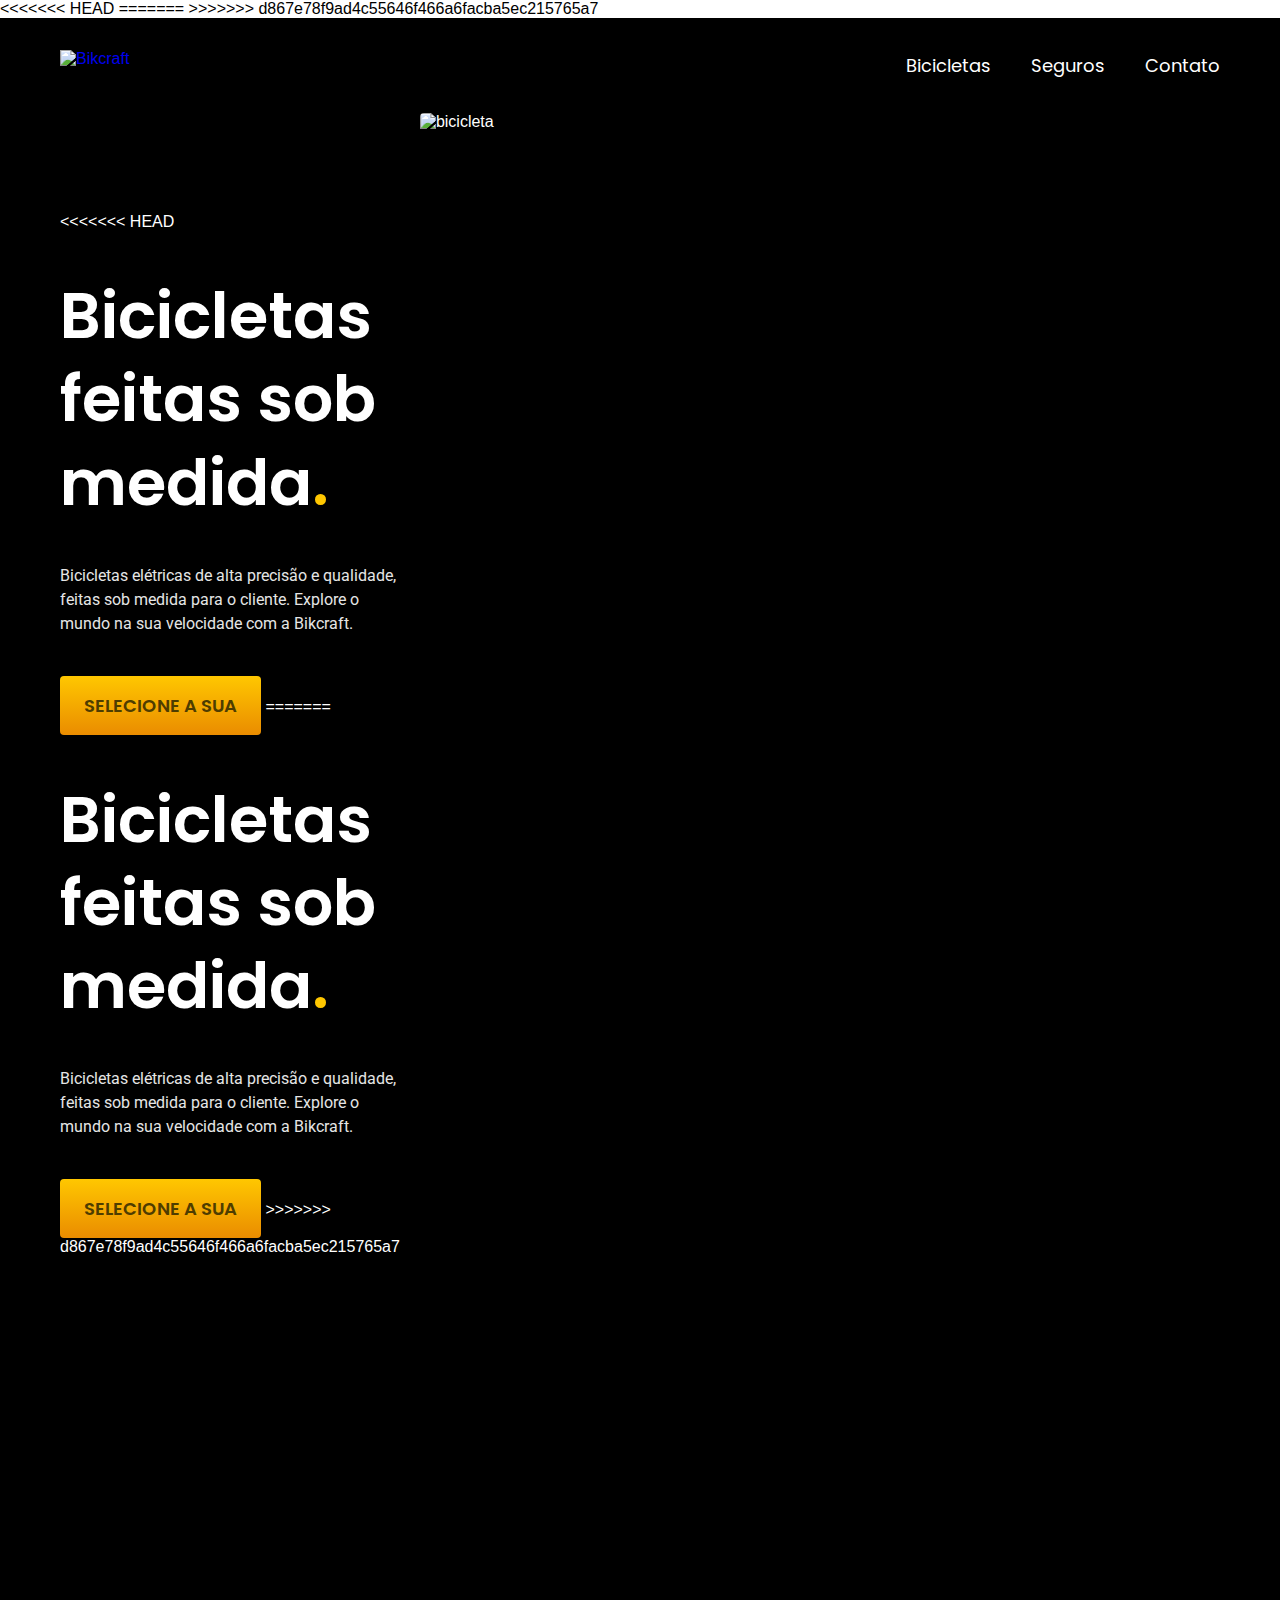
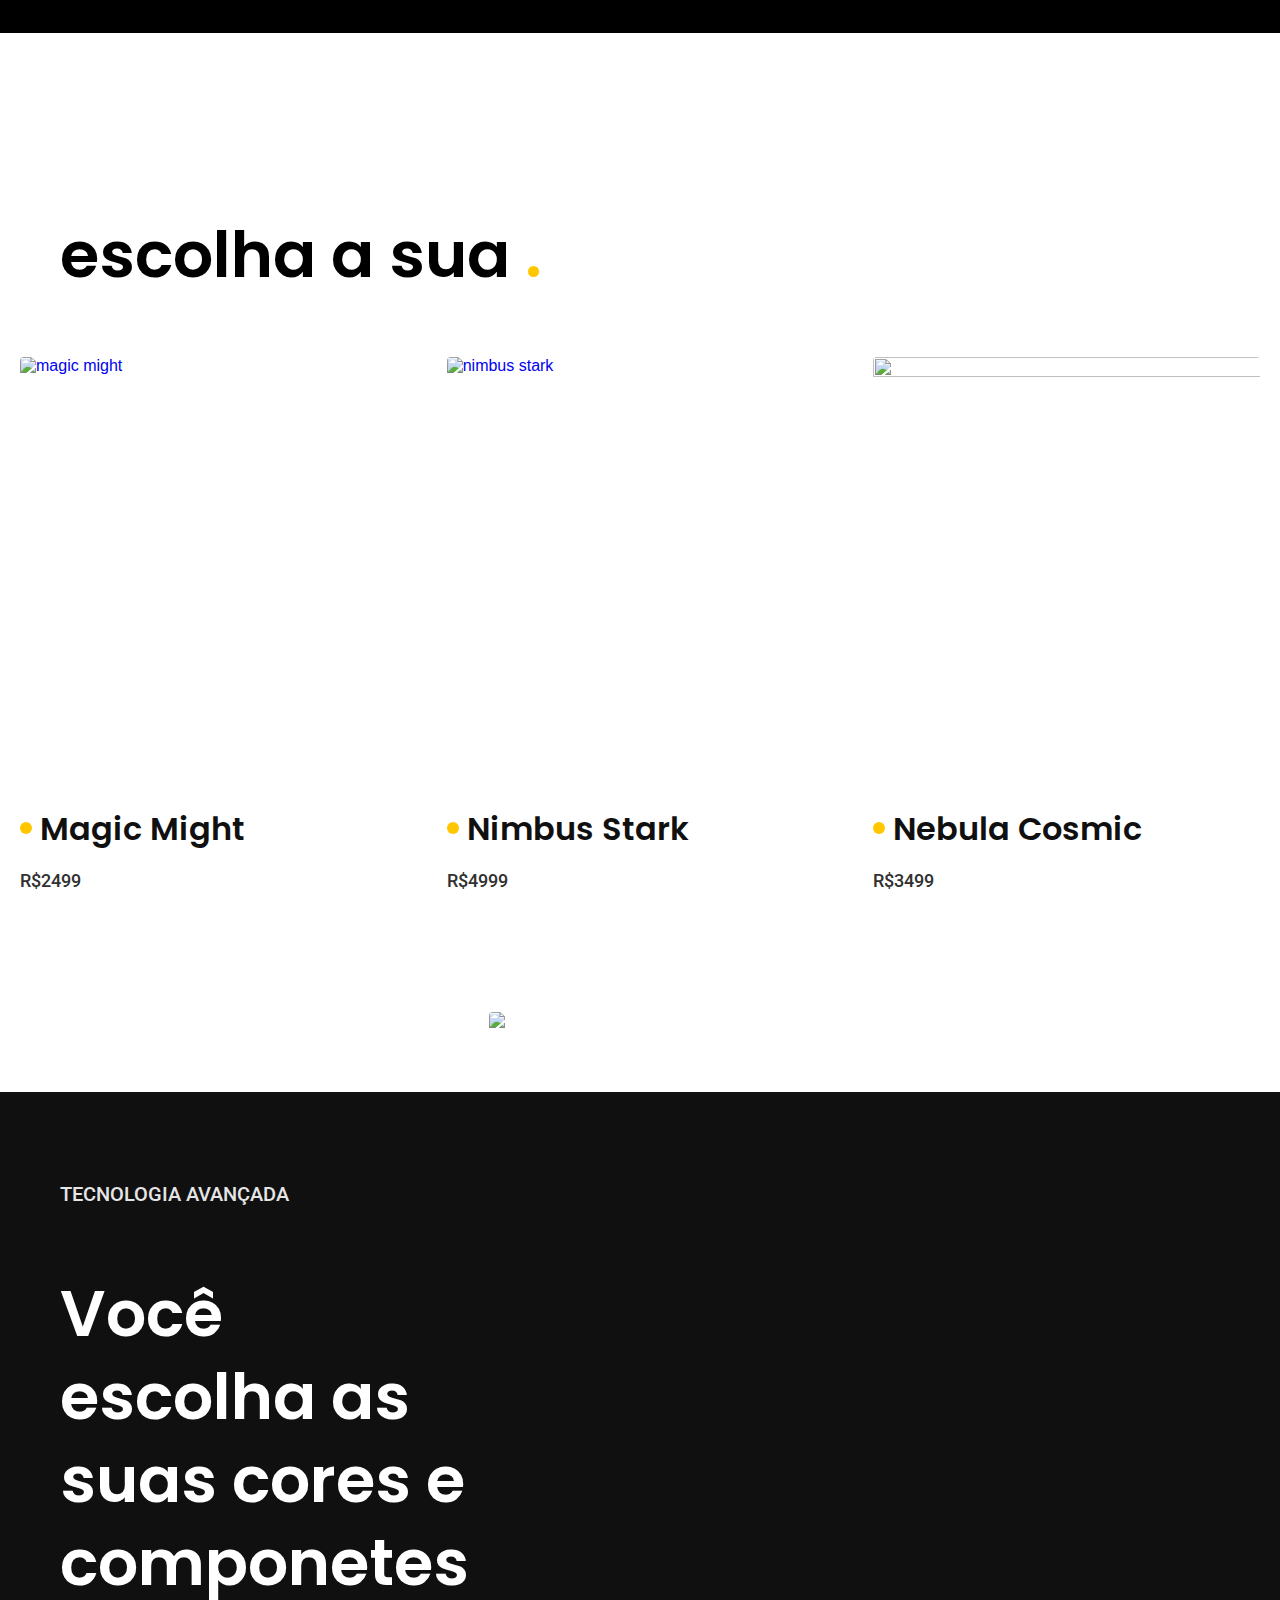
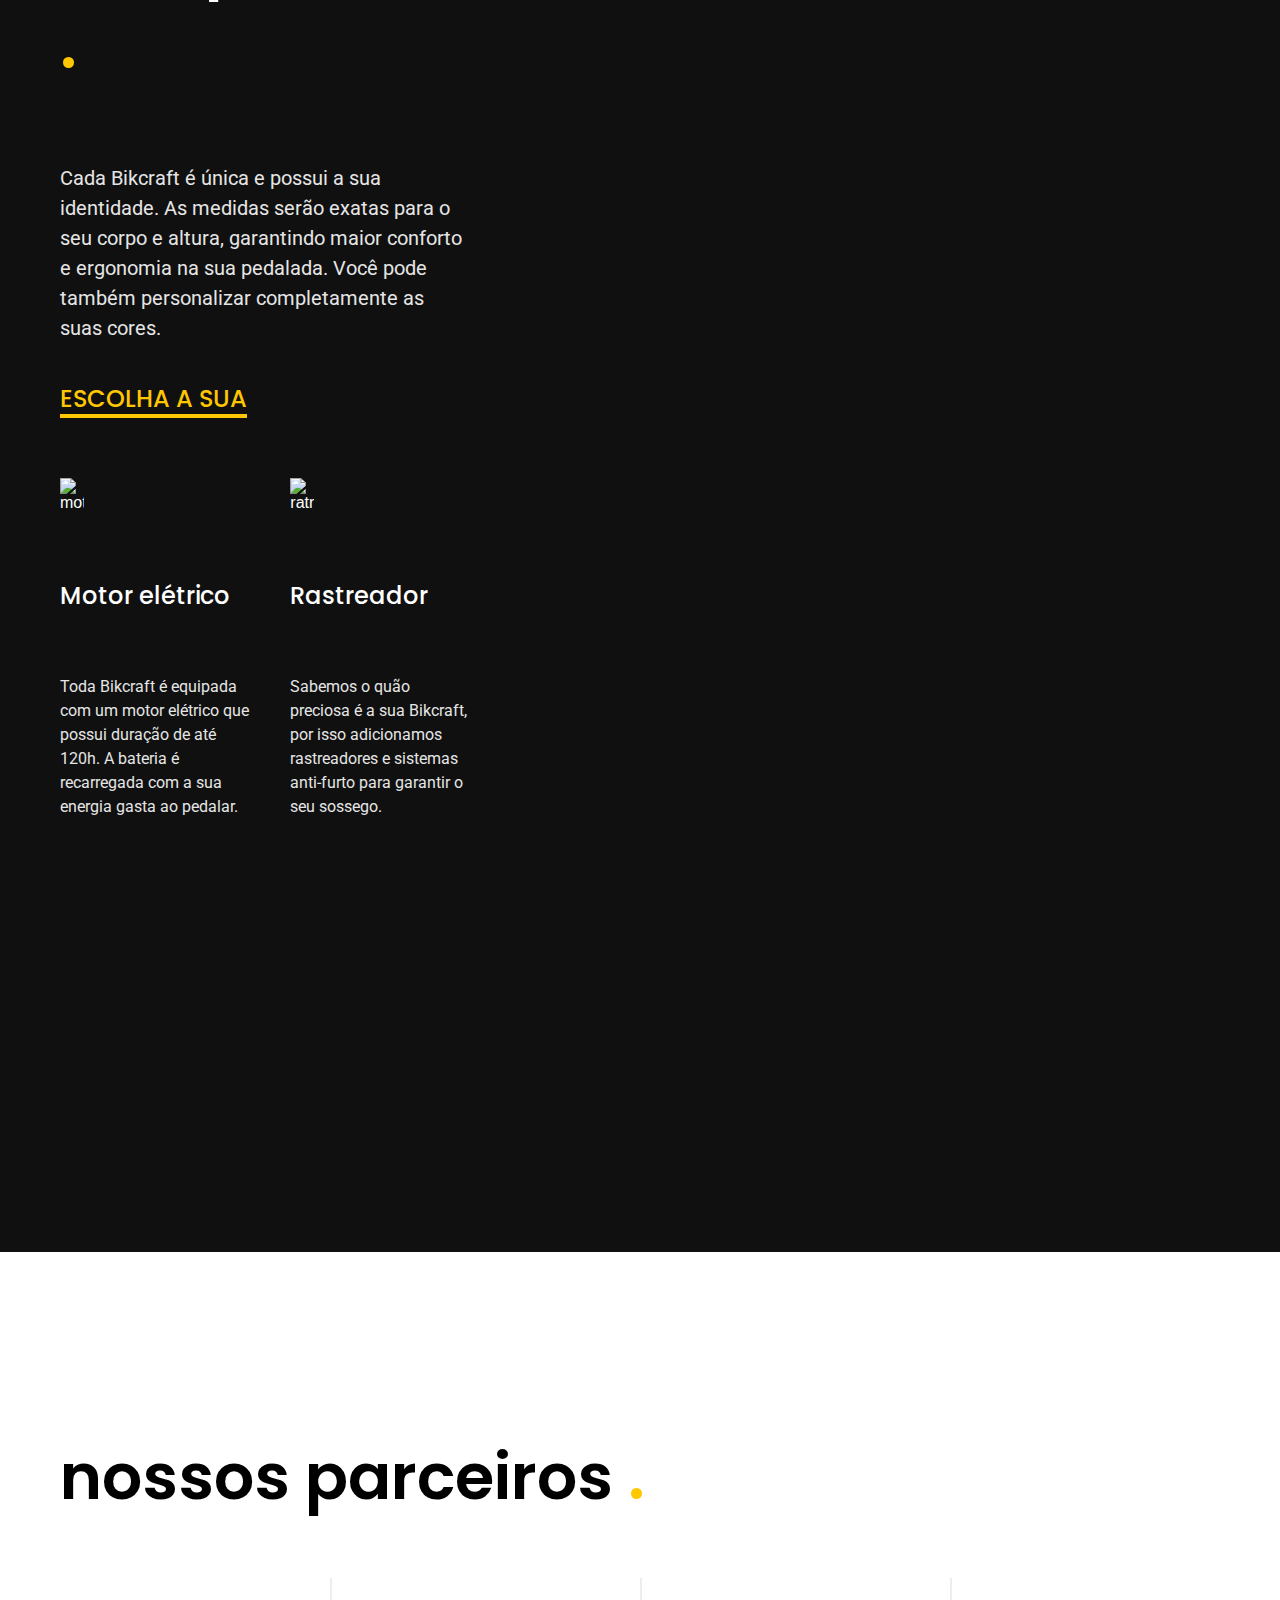
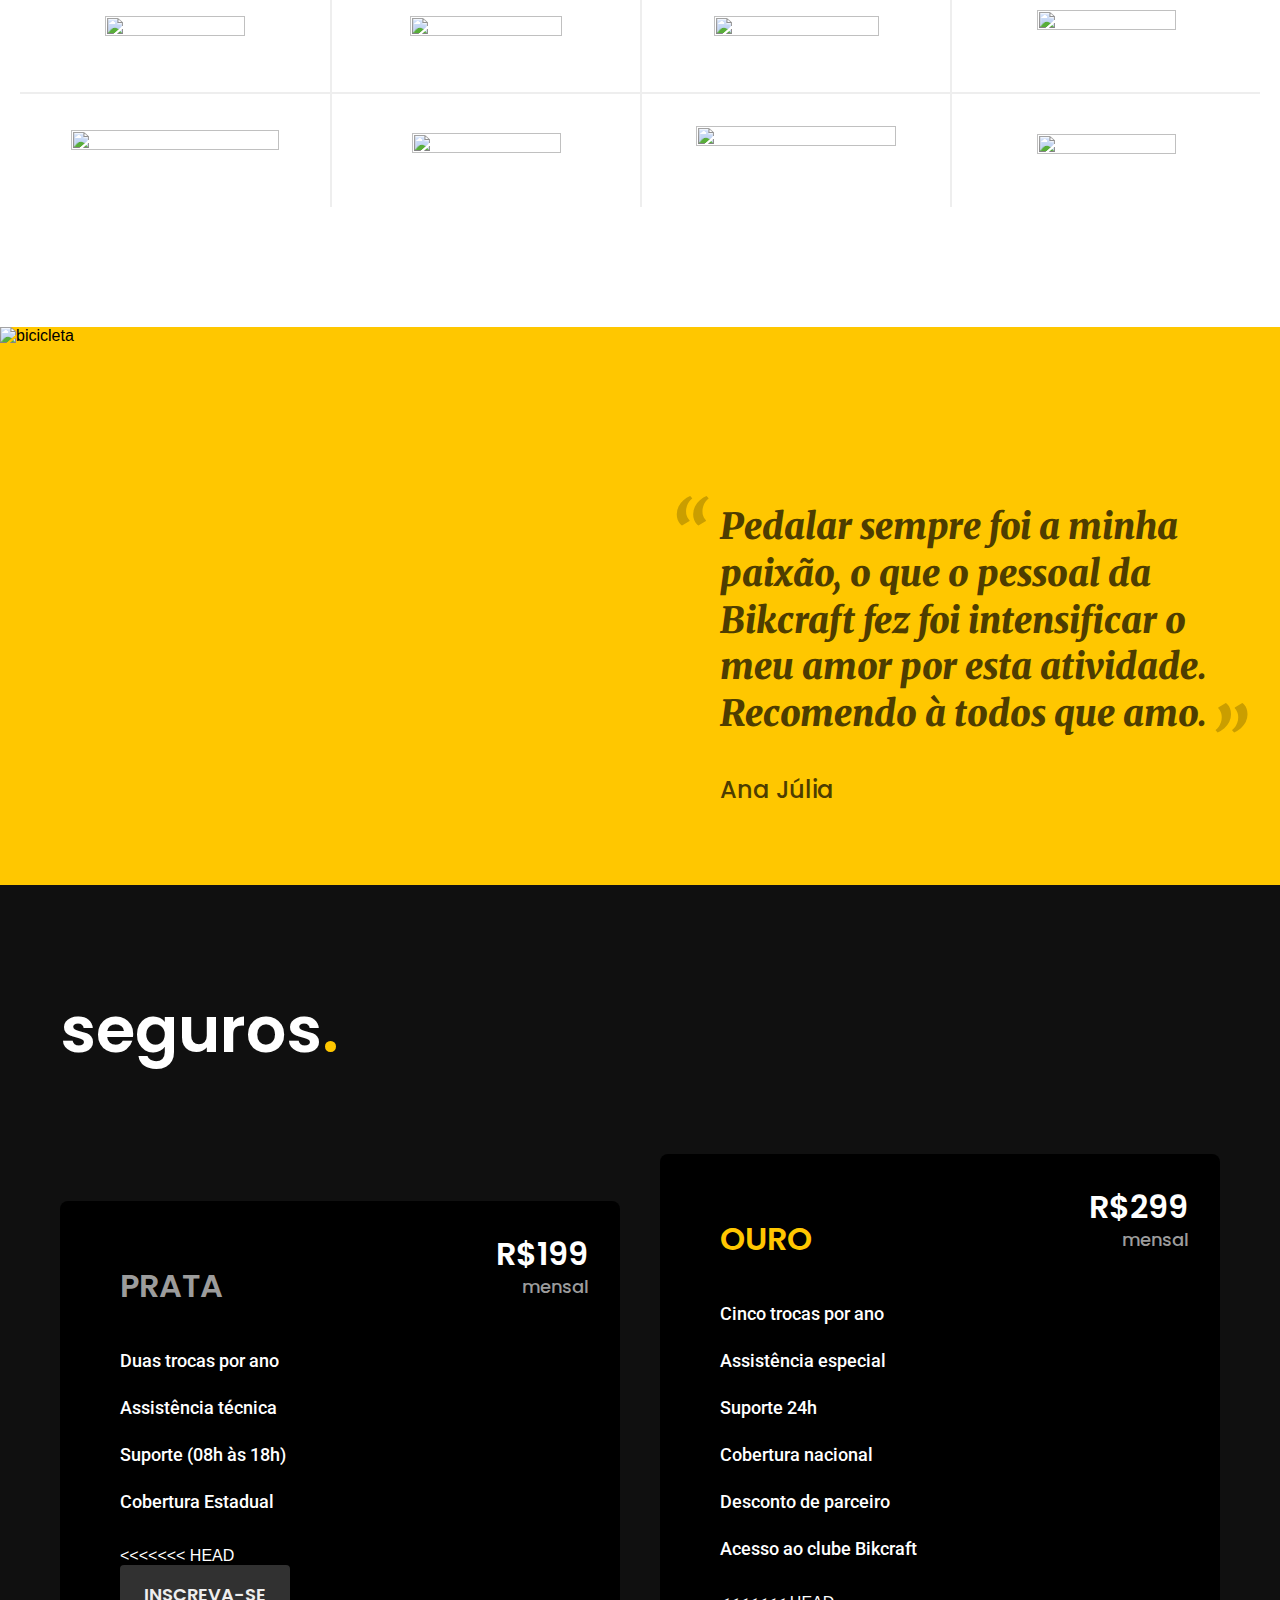
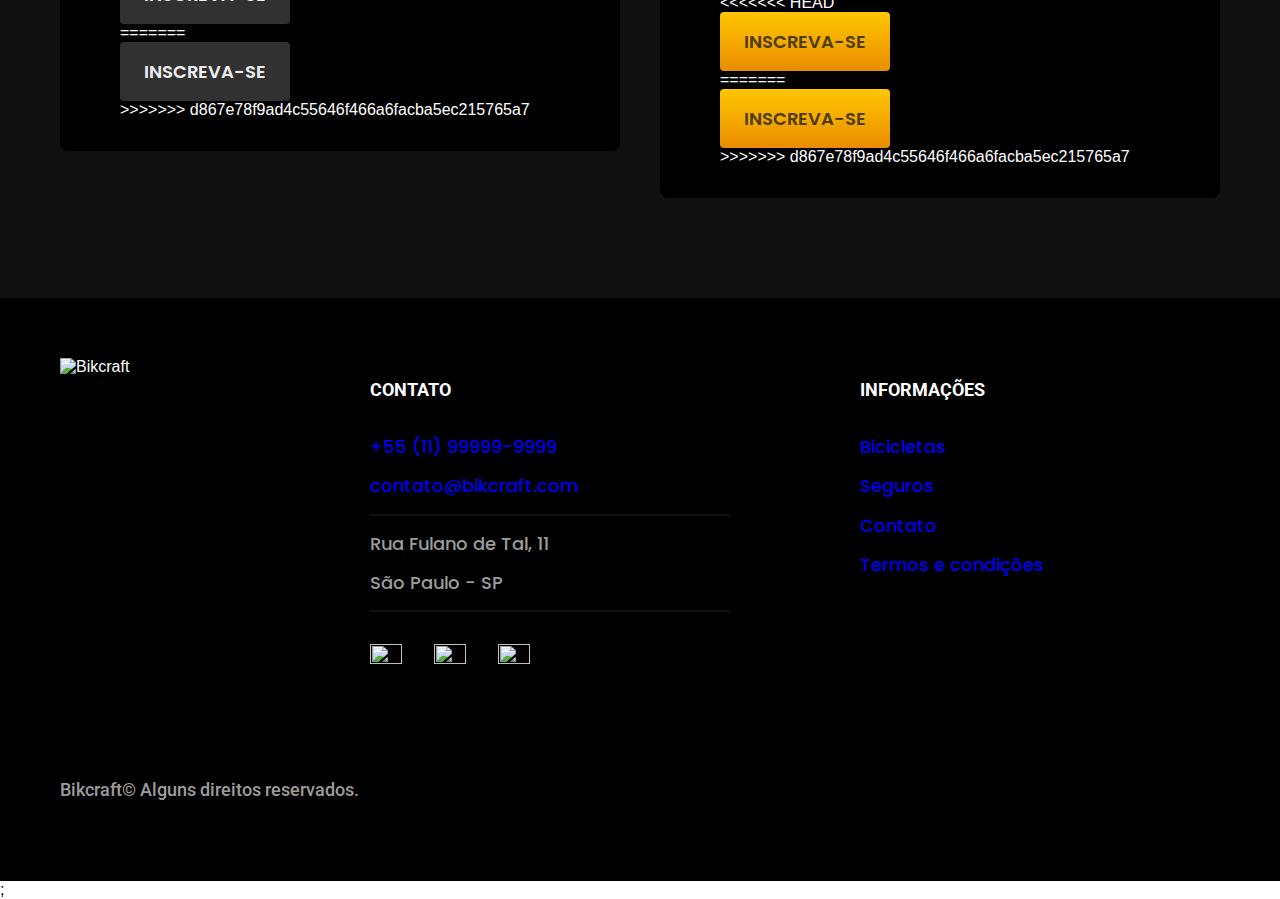
==== commit ce8e006b: "completo" ====
--- a/index.html
+++ b/index.html
@@ -5,7 +5,10 @@
   <meta charset="UTF-8">
   <meta name="viewport" content="width=device-width, initial-scale=1.0">
   <link rel="stylesheet" href="/style.min.css">
+<<<<<<< HEAD
   <link rel="icon" href="/favicon.svg" type="image/svg+xml">
+=======
+>>>>>>> d867e78f9ad4c55646f466a6facba5ec215765a7
   <link rel="preconnect" href="https://fonts.googleapis.com">
   <link rel="preconnect" href="https://fonts.gstatic.com" crossorigin>
   <link href="https://fonts.googleapis.com/css2?family=Merriweather:ital,wght@1,900&family=Poppins:wght@400;500;600&family=Roboto:wght@400;500;700&display=swap" rel="stylesheet">
@@ -33,9 +36,15 @@
   <main class="introdução">
     <div class="conteudointro container branco">
       <div class="textosintro">
+<<<<<<< HEAD
         <h1 data-anime="200" class="fadeInDown p-titulo introtitulo">Bicicletas feitas sob medida<span class="amarelo">.</span></h1>
         <p data-anime="400" class=" fadeInDown r-texto cinza introtexto">Bicicletas elétricas de alta precisão e qualidade, feitas sob medida para o cliente. Explore o mundo na sua velocidade com a Bikcraft.</p>
         <a data-anime="600" class="botão fadeInDown" href="/bicicletas.html">SELECIONE A SUA</a>
+=======
+        <h1 class="p-titulo introtitulo">Bicicletas feitas sob medida<span class="amarelo">.</span></h1>
+        <p class="r-texto cinza introtexto">Bicicletas elétricas de alta precisão e qualidade, feitas sob medida para o cliente. Explore o mundo na sua velocidade com a Bikcraft.</p>
+        <a class="botão" href="/bicicletas.html">SELECIONE A SUA</a>
+>>>>>>> d867e78f9ad4c55646f466a6facba5ec215765a7
       </div>
       <picture data-anime="800" class="fadeInDown">
         <source media="(max-width: 800px)" srcset="./img/bicicletas/nimbus.jpg">
@@ -129,7 +138,11 @@
           <li>Suporte (08h às 18h)</li>
           <li>Cobertura Estadual</li>
         </ul>
+<<<<<<< HEAD
         <a class="botão secundario" href="/orçamento.html?tipo=seguro&produto=prata">INSCREVA-SE<a>
+=======
+        <a class="botão secundario" href="/orçamento.html">INSCREVA-SE<a>
+>>>>>>> d867e78f9ad4c55646f466a6facba5ec215765a7
       </div>
       <div class="peo ouro">
         <h3 class="amarelo p-titulo1">OURO</h3>
@@ -144,7 +157,11 @@
           <li>Desconto de parceiro</li>
           <li>Acesso ao clube Bikcraft</li>
         </ul>
+<<<<<<< HEAD
         <a class="botão" href="/orçamento.html?tipo=seguro&produto=ouro">INSCREVA-SE<a>
+=======
+        <a class="botão" href="/orçamento.html">INSCREVA-SE<a>
+>>>>>>> d867e78f9ad4c55646f466a6facba5ec215765a7
       </div>
     </div>
   </article>
--- a/style.min.css
+++ b/style.min.css
@@ -1,3 +1,4 @@
+<<<<<<< HEAD
 a,
 dd,
 h1,
@@ -1530,3 +1531,6 @@
     gap: 0 16px;
   }
 }
+=======
+a,dd,h1,h2,h3,h4,h5,h6,p{text-decoration:none;color:inherit;margin:0;padding:0}button{border:none}.container{box-sizing:border-box;max-width:1200px;padding-left:20px;padding-right:20px;margin-left:auto;margin-right:auto}img{max-width:100%;height:auto;display:block}img[src$=".jpg"]{border-radius:4px}.p-titulo{font-family:poppins;font-size:64px;line-height:1.3;font-weight:600}.p-titulo1{font-family:poppins;font-size:32px;line-height:1.3;font-weight:600}.p-titulo11{font-family:poppins;font-size:36px;line-height:1.3;font-weight:600}.p-titulo111{font-family:poppins;font-size:48px;line-height:1.3;font-weight:600}.p-titulo2{font-family:poppins;font-size:24px;line-height:1.3;font-weight:500}.p-titulo3{font-family:poppins;font-size:24px;line-height:1.3;font-weight:600}.p-titulo4{font-family:poppins;font-size:16px;line-height:1.3;font-weight:600}.p-titulo5{font-family:poppins;font-size:16px;line-height:1.3;font-weight:500}.p-textop{font-family:poppins;font-size:18px;line-height:1.3;font-weight:500}.p-textopp{font-family:poppins;font-size:18px;line-height:1.3;font-weight:400}.p-textopp1{font-family:poppins;font-size:12px;line-height:1.3;font-weight:500}.r-paragrafo{font-family:Roboto;font-size:24px;line-height:1.5;font-weight:400}.r-paragrafo1{font-family:Roboto;font-size:20px;line-height:1.5;font-weight:400}.r-sub{font-family:Roboto;font-size:20px;line-height:1.5;font-weight:500}.r-upper{font-family:Roboto;font-size:24px;line-height:1.5;font-weight:500;text-transform:uppercase}.r-upper1{font-family:Roboto;font-size:36px;line-height:1.5;font-weight:500;text-transform:uppercase}.r-texto{font-family:Roboto;font-size:16px;line-height:1.5;font-weight:400}.r-textob{font-family:Roboto;font-size:16px;line-height:1.5;font-weight:500}.r-texto1{font-family:Roboto;font-size:18px;line-height:1.5;font-weight:500}.r-titulopp{font-family:Roboto;font-size:18px;line-height:1.5;font-weight:700;text-transform:uppercase}.textodep{font-family:Merriweather;font-style:italic;font-weight:900;font-size:36px;line-height:1.3}@media (max-width:1200px){.p-titulo{font-size:40px}.r-paragrafo{font-size:18px}}@media (max-width:800px){.p-titulo{font-size:36px}.p-titulo1{font-size:24px}.r-texto1{font-size:16px}.textodep{font-size:32px}.r-upper{font-size:18px;text-transform:lowercase}.r-upper1{font-family:Roboto;font-size:24px}}.amarelo{color:#ffc700}.amarelo1{color:#4e3d00}.branco{color:#fff}.preto{color:#000}.preto1{color:#101010}.preto2{color:#1d1d1d}.cinza{color:#e5e5e5}.cinza1{color:#b4b1b1}.cinza2{color:#484848}.cinza3{color:#313131}.cinza4{color:#9c9c9c}:root{--branco:#ffffff;--preto:#000000;--preto1:#101010;--preto2:#1d1d1d;--amarelo:#ffc700;--amarelo1:#4e3d00;--amarelo2:#ca9e00;--branco1:#eeeeee;--cinza:#e5e5e5;--cinza1:#b4b1b1;--cinza2:#484848;--cinza3:#313131;--cinza4:#9c9c9c}.botão{display:inline-block;background:linear-gradient(#ffc700,#ea8c00);color:var(--amarelo1);padding:16px 24px;border-radius:4px;font-family:Poppins;font-weight:600;font-size:18px;max-width:max-content;border:none;cursor:pointer}.botão.secundario{background:var(--cinza3);color:var(--branco1)}.botão.seta::after{content:"";display:inline-block;width:18px;height:10px;margin-left:12px;background-image:url("/img/icones/seta.svg");transition:transform .2s}.botão.seta:hover::after{transform:translateX(4px)}.botão:hover{background:linear-gradient(#f3be00,#d68000)}.botão.secundario:hover{background:var(--cinza2)}.titulo-bg{background:var(--preto1) url("/img/dec/top-right.svg") no-repeat top 60px right 60px;padding-top:60px;padding-bottom:60px}.titulo-cont h1{margin-top:8px}@media (max-width:800px){.botão{padding:12px 20px;font-weight:500;font-size:16px}.titulo-bg{background:var(--preto1);padding-top:40px;padding-bottom:40px}.titulo-cont h1{margin-top:0}}body{margin:0;font-family:Arial,Helvetica,sans-serif}ul{margin:0;padding:0;list-style:none}a{text-decoration:none}.header-bg{background-color:#000}.header{display:flex;flex-wrap:wrap;gap:20px;justify-content:space-between;align-items:center;padding-top:20px;padding-bottom:20px}.header-menu{display:flex;flex-wrap:wrap;gap:40px}.header-menu a{display:inline-block;padding:16px 0;color:#fff;font-size:18px;position:relative}.header-menu a::after{content:"";display:block;height:2px;width:0%;background:#fff;margin-top:4px;transition:.3s;position:absolute}.header-menu a:hover:after{width:100%}@media (max-width:800px){.header-menu{gap:20px}.header-menu a:hover{background-color:#2e2e2e}.header-menu a{background:#111;padding:12px 16px;border-radius:4px}.header-menu a::after{display:none}}@media (max-width:600px){.header-menu{gap:12px}.header-menu a{padding:8px 12px;font-size:12px}}.introdução{background:var(--preto) url("/img/dec/bottom-left.svg") no-repeat bottom 160px left 80px;box-shadow:inset 0 -80px var(--branco)}.conteudointro{display:grid;grid-template-columns:1fr 1fr;gap:20px}.textosintro{margin-top:100px}.introtexto,.introtitulo{margin-bottom:40px}.introtexto{max-width:40ch}.imgintro{height:100%;object-fit:cover}@media (max-width:1200px){.textosintro{margin-top:80px}}@media (max-width:800px){.introdução{box-shadow:inset 0 -40px var(--branco)}.introtitulo{margin-bottom:20px}.textosintro{margin-top:60px}.conteudointro{grid-template-columns:1fr}.imgintro{height:300px;width:100%;margin-top:20px}.introdução{background:var(--preto1)}.textosintro{margin-top:60px}}.bicicletas{box-sizing:border-box;max-width:1400px;padding-left:20px;padding-right:20px;margin-left:auto;margin-right:auto;display:flex;gap:40px;margin-top:60px;overflow-x:auto}.opções{margin-top:100px;margin-bottom:100px}.bicicletas h2{margin-top:14px;margin-bottom:8px;display:flex;align-items:center}.bicicletas a{display:block}.bicicletas h2::before{content:"";display:inline-block;background:var(--amarelo);height:12px;width:12px;border-radius:6px;margin-right:8px;transition:width .2s}.bicicletas a:hover h2::before{width:24px}.preço{padding-right:20px}.bicicleta{min-width:280px}@media (max-width:800px){.opções{margin-top:60px;margin-bottom:60px}.bicicletas{gap:20px;margin-top:24px;padding-bottom:20px}}.tecnologia-bg{background:var(--preto1) url("/img/dec/bottom-left.svg") no-repeat bottom 160px left 80px;box-shadow:inset 0 -80px var(--branco),inset 0 80px var(--branco)}.tecnologia{display:grid;grid-template-columns:1fr 1fr;gap:20px}.tecnologia h4{padding-top:140px;padding-bottom:20px}.tecnologia h1{padding-bottom:32px}.vantagens{display:flex;gap:32px;padding-bottom:140px}.link{padding-top:20px;display:inline-block;position:relative;padding-bottom:64px}.link::after{content:"";display:block;width:100%;height:4px;background:currentColor;position:absolute}.link:hover{color:var(--branco)}.vantagens h6{padding-bottom:8px;padding-top:12px;width:max-content}.imgtec{height:100%;object-fit:cover;object-position:left}@media (max-width:800px){.tecnologia{grid-template-columns:1fr}.tecnologia-bg{box-shadow:none}.tecnologia h4{padding-top:60px}.vantagens{padding-bottom:60px}.imgtec{display:none}}@media (max-width:600px){.vantagens{flex-direction:column}}.parceiros{padding-top:60px;padding-bottom:120px}.parceiros h1{margin-bottom:60px}.parceiros ul{max-width:1400px;padding:0 20px;margin:0 auto;display:grid;grid-template-columns:repeat(4,1fr)}.parceiros li{padding:32px;display:flex;border-left:2px solid var(--branco1)}.parceiros li img{margin:auto}.parceiros li:first-child,.parceiros li:nth-child(5){border:none}.parceiros li:nth-child(n+5){border-top:2px solid var(--branco1)}@media (max-width:800px){.parceiros{padding-bottom:60px}.parceiros h1{margin-bottom:20px}.parceiros ul{grid-template-columns:repeat(2,1fr)}.parceiros li:nth-child(n+3){border-top:2px solid var(--branco1)}.parceiros li:nth-child(odd){border-left:none}.parceiros li{padding:40px}}.depoimento{display:grid;grid-template-columns:1fr 1fr;background:var(--amarelo) url("/img/dec/bottom-right-p.svg") no-repeat bottom 40px right 40px;overflow:hidden}.depoimento img{border-radius:0;object-fit:cover;height:100%;width:100%}.conteudodep{padding:40px 40px 80px 80px;align-self:end}.conteudodep span{display:block;margin-top:32px}.conteudodep p{max-width:24ch;position:relative}.conteudodep p::before{content:"“";font-size:5rem;color:var(--amarelo2);position:absolute;left:-50px;top:-20px}.conteudodep p::after{content:"”";font-size:5rem;color:var(--amarelo2);position:absolute}@media (max-width:800px){.depoimento{grid-template-columns:1fr}.conteudodep p{padding-top:32px}.conteudodep p::before{left:-50px;top:5px}.conteudodep{padding:40px 80px;justify-self:center}.depoimento img{height:200px}}.seguros-bg{background:var(--preto1)}.seguros{padding-top:60px;padding-bottom:60px;display:grid;grid-template-columns:1fr 1fr;gap:40px;align-items:center}.seguros h1{grid-column:1/-1}.peo.ouro{grid-column:2;grid-row:2;position:relative}.peo{background:var(--preto);border-radius:8px;padding:32px 32px 32px 60px;display:grid;grid-template-columns:1fr auto}.peo h3{margin-bottom:40px}.peo span{grid-column:2;grid-row:1;display:block;text-align:right}.peo ul{grid-column:1/-1;margin-bottom:32px}.peo a{grid-column:1/-1}.peo li+li{margin-top:20px;position:relative}.peo li{position:relative;display:flex;align-items:center}.peo li::before{content:"";display:inline-block;width:14px;height:12px;background-image:url("/img/check.svg");position:absolute;left:-22px}.spanp{display:block;position:absolute;top:32px;right:32px}@media (max-width:800px){.seguros{padding-top:60px;padding-bottom:60px;display:grid;grid-template-columns:1fr;gap:40px;align-items:center}.peo.ouro{grid-column:1;grid-row:3}.seguros h1{grid-column:1}}.footer-bg{background:var(--preto)}.footer{display:grid;grid-template-columns:3fr 5fr 4fr;gap:40px;padding-top:60px;padding-bottom:60px}.footer h3{margin-bottom:32px}.footer li{margin-bottom:16px}.footer ul{margin-bottom:32px}.footer-redes{display:flex;gap:32px}.contato li:nth-child(odd):after{content:"";display:block;max-width:360px;height:2px;background:var(--preto1);margin-top:16px}.footer a:hover{color:var(--branco)}.textfooter{grid-column:1/-1;margin-top:60px}@media (max-width:800px){.bikcraft-logo{display:none}.footer{grid-template-columns:1fr 1fr}.contato{grid-column:1}.informação{grid-column:2}}@media (max-width:600px){.footer{grid-template-columns:1fr}}.cont-termos{padding-bottom:120px;padding-top:60px}.cont-termos h2{margin-bottom:28px}.item{padding-top:60px}.termosli p{margin-top:20px;max-width:75ch}.bike{display:grid;grid-template-columns:1fr 1fr;gap:40px;padding-top:60px;padding-bottom:60px;background:url("/img/dec/top-right.svg") no-repeat top 40px right 40px}.img-bike span{background:var(--preto);padding:8px 16px;display:inline-block;position:absolute;top:20px;right:0;border-radius:4px 0 0 4px}.img-bike{position:relative}.conteudo-bikes{display:grid;grid-template-columns:1fr auto;align-content:start}.conteudo-bikes h2,.conteudo-bikes p{grid-column:1/-1}.bikes h2{margin-bottom:20px}.bikes h2::before{content:"";display:block;height:12px;width:12px;border-radius:8px;background:var(--amarelo);margin-bottom:8px}.bikes p{margin-bottom:32px}.bikes a{place-self:end}.bikes li{display:flex;align-items:center;gap:8px}.bikes li+li{margin-top:16px}.bike-bg{background:linear-gradient(to right,#fff 30%,var(--preto1) 30%)}@media (max-width:800px){.bike-bg{background:var(--preto1)}.bike{grid-template-columns:1fr;gap:20px;padding-top:40px;padding-bottom:40px}}@media (max-width:600px){.conteudo-bikes{grid-template-columns:1fr}.bikes a{place-self:start}.bikes ul{margin-bottom:32px}}.seguros1{display:grid;grid-template-columns:1fr 1fr;gap:40px;align-items:center;padding-top:80px;padding-bottom:80px}.peo2{grid-column:2;grid-row:1;position:relative}.peo1,.peo2{background:var(--preto);border-radius:8px;padding:32px 32px 32px 60px;display:grid;grid-template-columns:1fr auto}.peo1 span,.peo2 span{grid-column:2;grid-row:1;display:block;text-align:right}.peo1 h3,.peo2 h3{margin-bottom:40px}.peo1 ul,.peo2 ul{grid-column:1/-1;margin-bottom:32px}.peo1 a,.peo2 a{grid-column:1/-1}.peo1 li+li,.peo2 li+li{margin-top:20px;position:relative}.seguros1 li::before{content:"";display:inline-block;width:14px;height:12px;background-image:url("/img/check.svg");position:absolute;left:-22px}.seguros1 li{position:relative;display:flex;align-items:center}.vantagens1{display:grid;grid-template-columns:repeat(auto-fit,minmax(280px,max-content));gap:40px 80px;padding-top:80px}.vantagens1 h3{margin-bottom:20px;margin-top:8px}.vantagens-bg{background:var(--preto)}.conteudo-vant{padding-top:100px;padding-bottom:100px}.perguntas{padding-top:120px;padding-bottom:120px}.perguntas1{margin-top:60px}.perguntas dl div{padding:20px;border-radius:4px;position:relative}.perguntas dl>div:nth-child(odd){background-color:var(--cinza)}.perguntas dt{position:relative;display:flex;align-items:center}.perguntas dt::before{content:"";display:inline-block;width:8px;height:8px;border-radius:6px;background:var(--amarelo);margin-right:8px}.perguntas dl div::after{content:"";display:inline-block;width:14px;height:6px;border-radius:6px;background:url("/img/icones/seta-abrir.svg");position:absolute;top:36px;right:20px;transition:.3s}.perguntas dl div:hover::after{transform:rotate(180deg)}.perguntas dd{padding-left:16px;padding-top:16px;max-width:80ch}@media (max-width:800px){.vantagens{padding-top:60px}.conteudo-vant{padding-top:80px;padding-bottom:80px}.seguros1{grid-template-columns:1fr;gap:20px}.perguntas{padding-top:60px;padding-bottom:60px}.perguntas1{margin-top:40px}.peo2{grid-column:1;grid-row:inherit;position:relative}}.bicicleta1{display:grid;grid-template-columns:1fr 1fr;align-items:start;gap:40px;padding-top:60px;padding-bottom:60px}.img-bicicletas{display:flex;flex-wrap:wrap;gap:20px}.img-bicicletas img{flex:1;min-width:200px}.img-bicicletas img:first-child{min-width:100%}.conteudo-bicicleta p{margin-bottom:32px}.comprar{display:grid;grid-template-columns:max-content auto;align-items:center;justify-items:start;gap:8px 12px}.comprar a{grid-row:span 2;max-width:max-content}.compra{display:flex;align-items:center;background:var(--preto);border-radius:4px;padding:4px 8px;gap:8px}.conteudo-bicicleta h2{letter-spacing:.015rem;margin-top:60px;margin-bottom:20px}.bicicleta-ficha,.bicicleta-info{padding:32px;background:var(--preto);border-radius:4px}.bicicleta-info{display:grid;grid-template-columns:1fr 1fr;gap:20px}.bicicleta-info img{width:24px}.bicicleta-info h3{margin-top:8px;margin-bottom:8px}.bicicleta-ficha li{padding:4px 0;display:flex;justify-content:space-between;border-bottom:1px solid var(--cinza3)}.bicicleta-ficha li:last-child{border-bottom:none}.seg-bg{background:var(--preto1);box-shadow:inset 0 80px var(--branco),inset 0 -80px var(--preto)}.segseg{display:grid;grid-template-columns:1fr 1fr;gap:40px;align-items:center}.conteudo-seg p{margin-top:20px;margin-bottom:32px;max-width:40ch}.imgsegb{height:100%;width:100%;object-fit:cover}@media (max-width:800px){.bicicleta1{grid-template-columns:1fr;padding-top:40px;padding-bottom:40px}.img-bicicletas{grid-row:2}.segseg{grid-template-columns:1fr}.conteudo-seg{grid-row:1;padding-top:40px}.seg-bg{box-shadow:none;box-shadow:inset 0 -80px var(--preto)}}@media (max-width:400px){.bicicleta-info{grid-template-columns:1fr}.comprar{grid-template-columns:1fr}}.cont-bg{background:var(--preto1);box-shadow:inset 0 -60px #efefef}.card{display:grid;grid-template-columns:5fr 7fr}.endereço{background:var(--preto) url("/img/dec/bottom-left.svg") no-repeat bottom 40px left 40px;padding:60px;border-radius:5px 0 0 5px;box-shadow:0 1px 2px rgba(0,0,0,.1)}.endereço h3{margin-bottom:40px}.rua{margin-bottom:32px;position:relative;padding-left:32px}.mail{position:relative;padding-left:32px}.mail a{max-width:max-content;margin-bottom:8px}.tel{margin-top:32px;position:relative;padding-left:32px}.contato-redes{margin-top:60px;display:flex;gap:32px}.endereço a:hover{color:var(--branco)}.formulario{background:var(--branco) url("/img/dec/bottom-right.svg") no-repeat bottom 40px right 40px;padding:60px;border-radius:0 5px 5px 0;box-shadow:0 1px 2px rgba(0,0,0,.1)}.rua::before{content:url("/img/icones/local.svg");display:block;left:0;position:absolute}.mail::before{content:url("/img/icones/email.svg");display:block;left:0;position:absolute}.tel::before{content:url("/img/icones/telefone.svg");display:block;left:0;position:absolute}.form{display:grid;grid-template-columns:1fr 1fr;gap:20px}.form label{display:block;margin-bottom:4px}.col-2{grid-column:span 2}.form input[type=email],.form input[type=text],.form textarea{font:400 16px/1.5 roboto;background:var(--branco1);border:1px solid var(--cinza);border-radius:4px;padding:12px;width:100%;box-sizing:border-box}.form input[type=email]:focus,.form input[type=text]:focus,.form textarea:focus{outline:0;border-color:var(--amarelo);background:var(--branco);box-shadow:0 0 0 2px #fea}.lojas{padding-top:120px;background:#efefef;padding-bottom:120px}.sprio{display:grid;grid-template-columns:1fr 1fr;gap:32px;margin-top:60px}.sprio img{border-radius:4px 4px 0 0}.sprio h3{display:flex;align-items:center}.sprio h3::before{content:"";display:inline-block;height:8px;width:8px;background:var(--amarelo);border-radius:6px;margin-right:8px}.cont-end{background:var(--branco);padding:32px;border-radius:0 0 4px 4px;box-shadow:0 1px 1px rgba(0,0,0,.1)}.grid-end{display:grid;grid-template-columns:1fr 1fr;margin-top:20px;margin-bottom:20px}.grid-end p+p{margin-top:8px}.grid-end address a+a{display:block;margin-top:8px}.grid-end address,.grid-end div{border-left:2px solid var(--cinza);padding-left:8px}.grid-end address a:hover{color:var(--cinza3);font-weight:500}.horario::before{content:url("/img/icones/horario.svg");display:inline-block;margin-right:8px}.horario{display:flex;align-items:center}@media (max-width:800px){.card{grid-template-columns:1fr}.endereço{background:var(--preto)}.endereço{padding:40px;border-radius:5px 5px 0 0}.contato-redes{margin-top:32px}.formulario{padding:40px;border-radius:0 0 5px 5px}.lojas{padding-top:60px;padding-bottom:60px}.grid-end{display:grid;grid-template-columns:1fr;gap:12px}}@media (max-width:600px){.sprio{grid-template-columns:1fr}.form{grid-template-columns:1fr}.col-2{grid-column:1}}.orça-bg{background:#efefef;box-shadow:inset 0 520px var(--preto1)}.card1{padding-top:20px;padding-bottom:120px}.email1{margin-bottom:60px}.form1 h2{margin-bottom:20px}.checktermo{display:flex;gap:8px}.orça-conteudo{display:none}#Seguro:checked~#orçamento-seguro,#bikcraft:checked~#orçamento-bikcraft{display:block}.escolha{display:grid;grid-template-columns:1fr 1fr;align-content:start;gap:20px}.escolha label{background:var(--cinza3);color:var(--cinza);padding:12px 16px;border-radius:4px;display:block;cursor:pointer}.escolha input:checked+label{background:var(--branco);color:var(--preto1)}.escolha input:checked+label::before{border-color:var(--preto1);box-shadow:inset 0 0 0 3px var(--branco),inset 0 0 0 6px var(--preto1)}.escolha label::before{content:"";display:inline-block;width:12px;height:12px;border-radius:6px;border:1px solid var(--cinza);margin-right:8px;box-sizing:border-box}.escolha input{opacity:0;position:absolute;pointer-events:none}.escolha h2,.escolha label{margin-bottom:20px}.orça-bg h2::before{content:"";display:block;background:var(--amarelo);height:8px;width:8px;border-radius:6px;position:absolute;left:0}.orça-bg h2{position:relative;display:flex;align-items:center;padding-left:16px}.orça-conteudo label{display:grid;grid-template-columns:auto 1fr auto;align-items:center}.orça-conteudo label span{display:none}.orça-conteudo input:checked+label span{display:inline-block}.escolha label:hover{background:var(--cinza2)}.detalhes-bike{background:var(--branco);padding:20px;display:none;grid-template-columns:1fr 1fr;align-items:center;border-radius:4px;margin-bottom:20px}.detalhes-bike img[src$=".svg"]{height:12px;width:12px}.detalhes-bike li{display:flex;align-items:center;margin-bottom:8px}.escolha input:checked+label+.detalhes-bike{display:grid}@media (max-width:800px){.escolha h2,.escolha label{margin-bottom:16px}.escolha{gap:0 16px}}
+>>>>>>> d867e78f9ad4c55646f466a6facba5ec215765a7
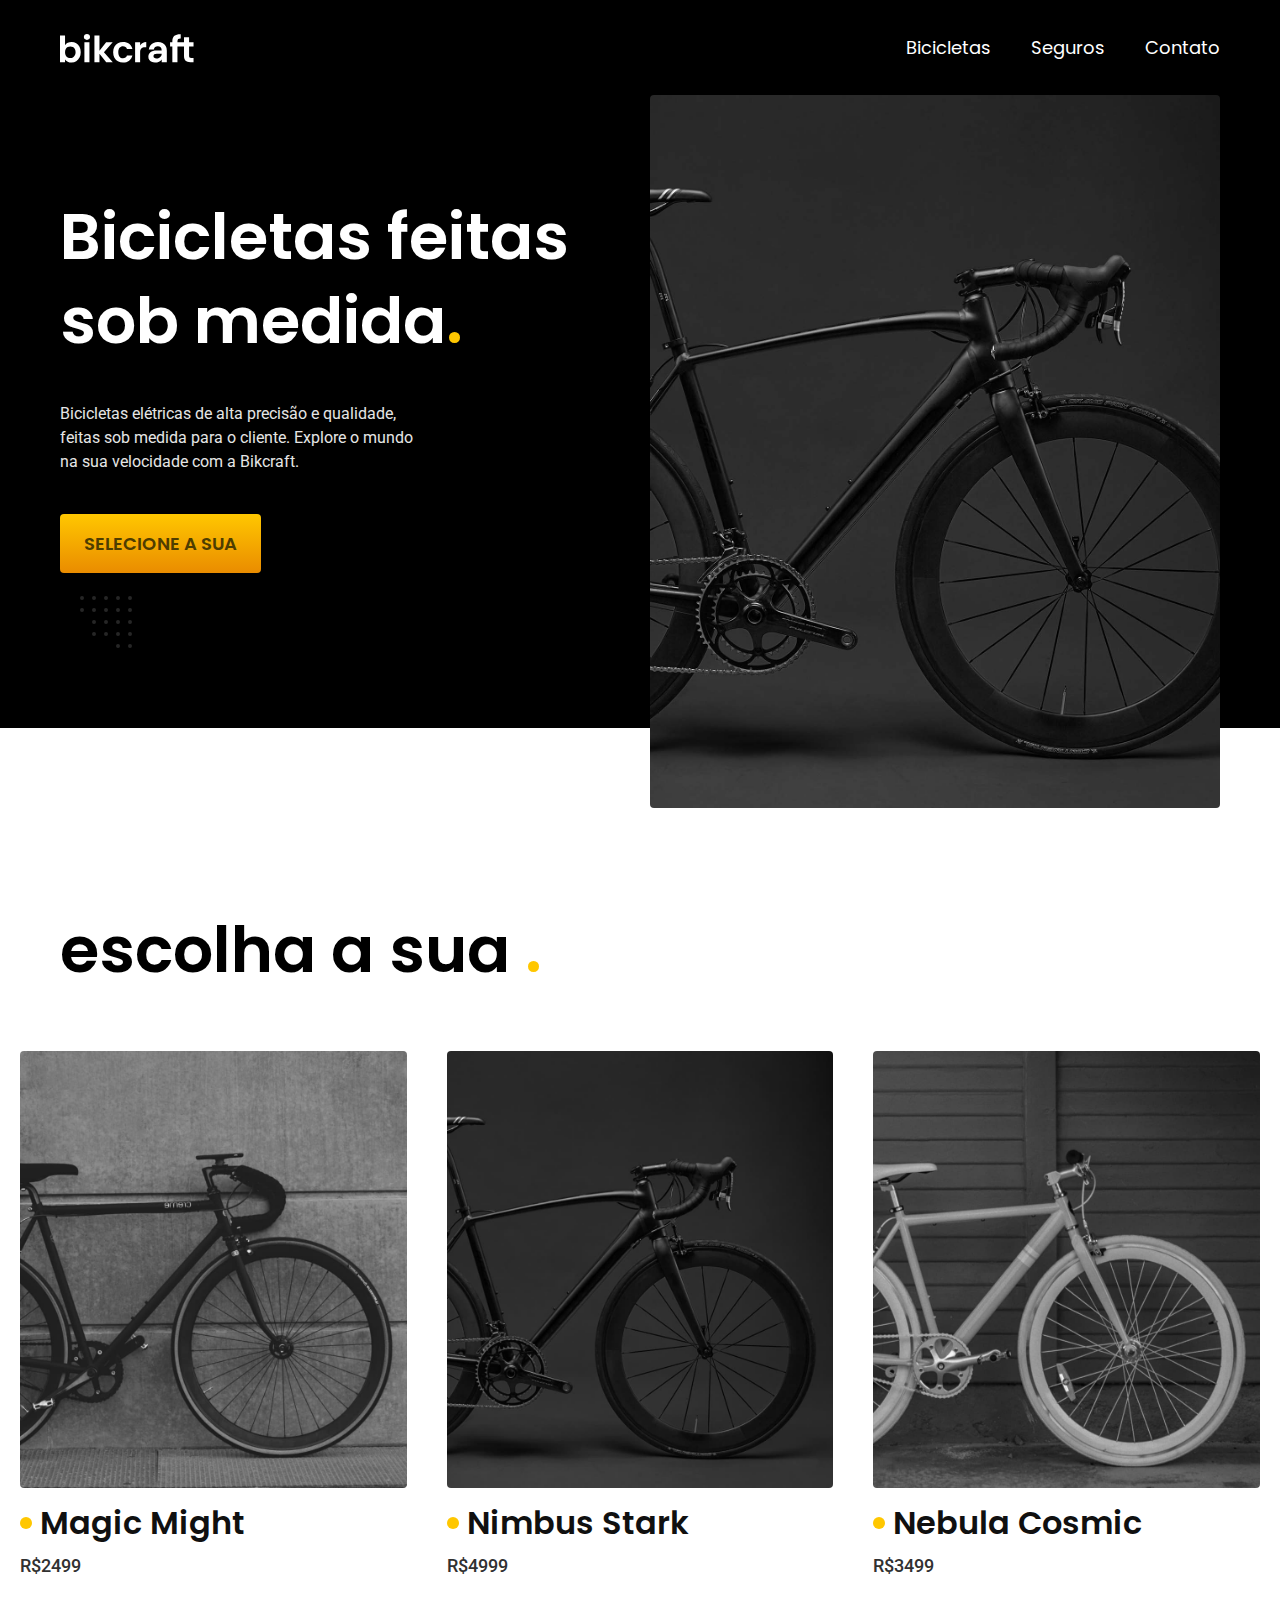
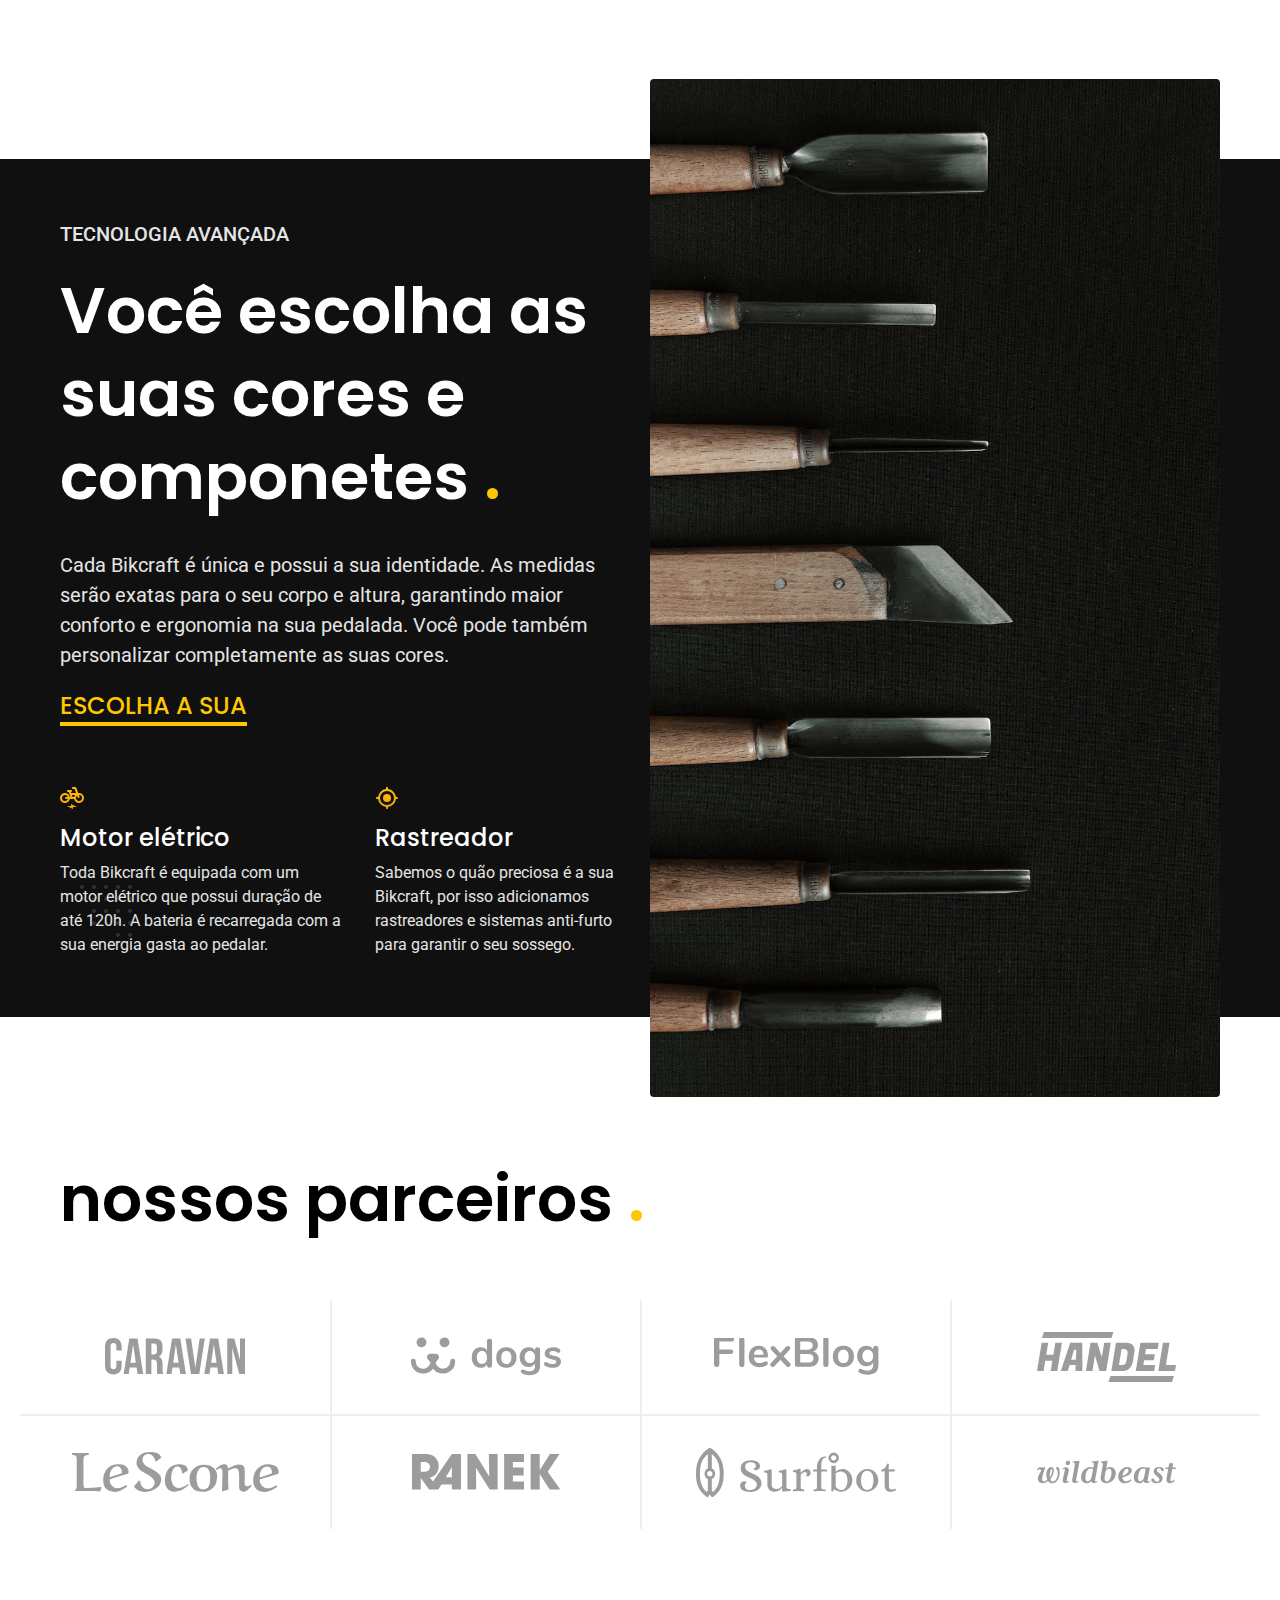
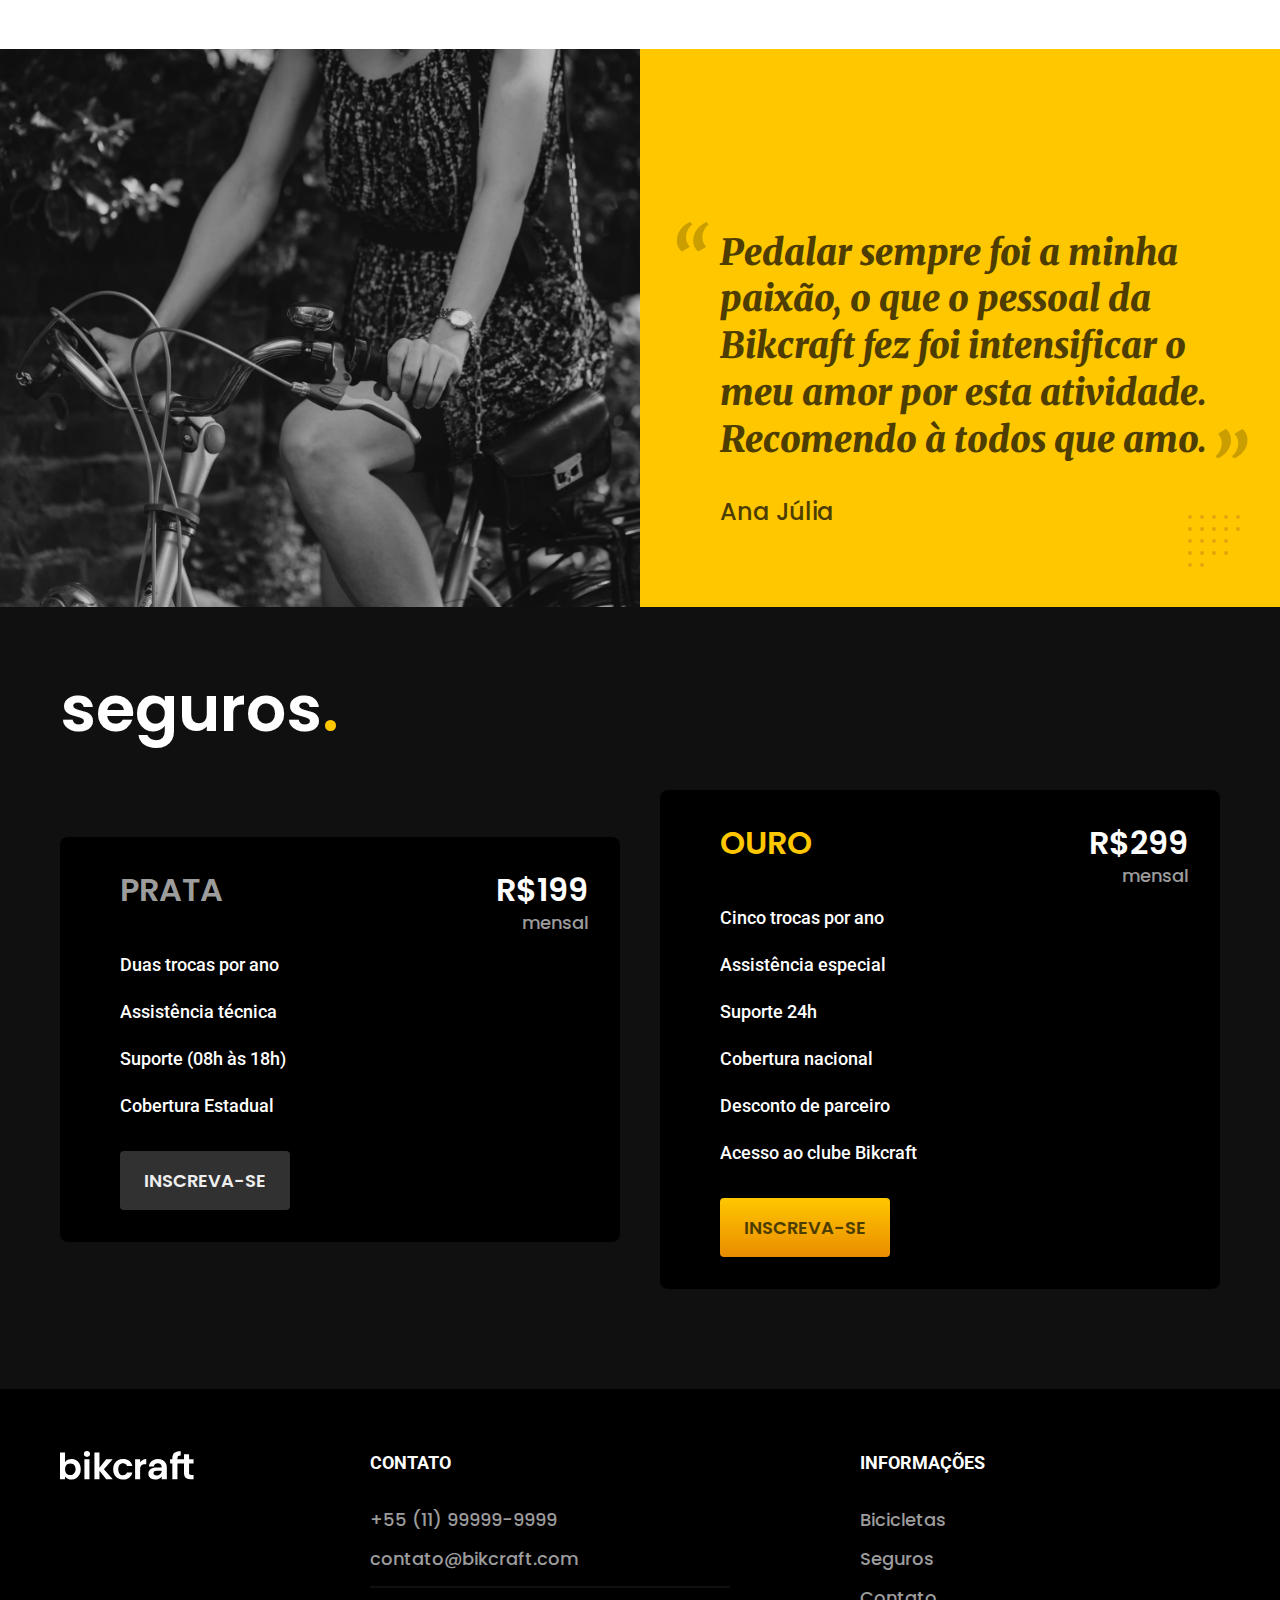
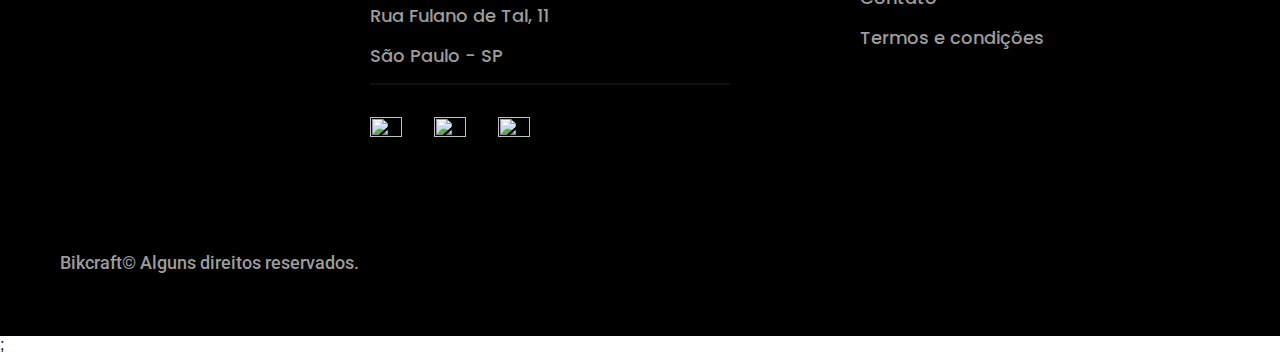
==== commit bc2eed40: "final1" ====
--- a/index.html
+++ b/index.html
@@ -5,10 +5,7 @@
   <meta charset="UTF-8">
   <meta name="viewport" content="width=device-width, initial-scale=1.0">
   <link rel="stylesheet" href="/style.min.css">
-<<<<<<< HEAD
   <link rel="icon" href="/favicon.svg" type="image/svg+xml">
-=======
->>>>>>> d867e78f9ad4c55646f466a6facba5ec215765a7
   <link rel="preconnect" href="https://fonts.googleapis.com">
   <link rel="preconnect" href="https://fonts.gstatic.com" crossorigin>
   <link href="https://fonts.googleapis.com/css2?family=Merriweather:ital,wght@1,900&family=Poppins:wght@400;500;600&family=Roboto:wght@400;500;700&display=swap" rel="stylesheet">
@@ -18,7 +15,6 @@
     document.documentElement.classList.add('js');
   </script>
 </head>
-
 
 <body>
   <header class="header-bg">
@@ -36,15 +32,9 @@
   <main class="introdução">
     <div class="conteudointro container branco">
       <div class="textosintro">
-<<<<<<< HEAD
         <h1 data-anime="200" class="fadeInDown p-titulo introtitulo">Bicicletas feitas sob medida<span class="amarelo">.</span></h1>
         <p data-anime="400" class=" fadeInDown r-texto cinza introtexto">Bicicletas elétricas de alta precisão e qualidade, feitas sob medida para o cliente. Explore o mundo na sua velocidade com a Bikcraft.</p>
         <a data-anime="600" class="botão fadeInDown" href="/bicicletas.html">SELECIONE A SUA</a>
-=======
-        <h1 class="p-titulo introtitulo">Bicicletas feitas sob medida<span class="amarelo">.</span></h1>
-        <p class="r-texto cinza introtexto">Bicicletas elétricas de alta precisão e qualidade, feitas sob medida para o cliente. Explore o mundo na sua velocidade com a Bikcraft.</p>
-        <a class="botão" href="/bicicletas.html">SELECIONE A SUA</a>
->>>>>>> d867e78f9ad4c55646f466a6facba5ec215765a7
       </div>
       <picture data-anime="800" class="fadeInDown">
         <source media="(max-width: 800px)" srcset="./img/bicicletas/nimbus.jpg">
@@ -87,12 +77,12 @@
         <a class="p-titulo2 amarelo link" href="/bicicletas.html"> ESCOLHA A SUA</a>
         <div class="vantagens">
           <div>
-            <img src="img/moto.svg" width="24" height="24" alt="moto">
+            <img src="/img/icones/eletrica.svg" width="24" height="24" alt="moto">
             <h6 class="p-titulo2">Motor elétrico</h6>
             <p class="r-texto cinza">Toda Bikcraft é equipada com um motor elétrico que possui duração de até 120h. A bateria é recarregada com a sua energia gasta ao pedalar.</p>
           </div>
           <div>
-            <img src="/img/ratreador.svg" width="24" height="24" alt="ratreador">
+            <img src="/img/icones/rastreador.svg" width="24" height="24" alt="ratreador">
             <h6 class="p-titulo2">Rastreador</h6>
             <p class="r-texto cinza">Sabemos o quão preciosa é a sua Bikcraft, por isso adicionamos rastreadores e sistemas anti-furto para garantir o seu sossego.</p>
           </div>
@@ -128,7 +118,7 @@
   <article class="seguros-bg branco">
     <div class="seguros container">
       <h1 class="p-titulo">seguros<span class="amarelo">.</span></h1>
-      <div class="peo prata">
+      <div class="peo prata fadeInLeft" data-anime="200">
         <h3 class="p-titulo1 cinza4">PRATA</h3>
         <span class="p-titulo1">R$199
           <span class="p-textop cinza4">mensal</span></span>
@@ -138,13 +128,10 @@
           <li>Suporte (08h às 18h)</li>
           <li>Cobertura Estadual</li>
         </ul>
-<<<<<<< HEAD
-        <a class="botão secundario" href="/orçamento.html?tipo=seguro&produto=prata">INSCREVA-SE<a>
-=======
-        <a class="botão secundario" href="/orçamento.html">INSCREVA-SE<a>
->>>>>>> d867e78f9ad4c55646f466a6facba5ec215765a7
+        <a class="botão secundario" href="/orçamento.html?tipo=seguro&seguro=prata">INSCREVA-SE<a>
+
       </div>
-      <div class="peo ouro">
+      <div class="peo ouro fadeInRight" data-anime="400">
         <h3 class="amarelo p-titulo1">OURO</h3>
         <div class="spanp"><span class="p-titulo1">R$299
             <span class="p-textop cinza4">mensal</span>
@@ -156,12 +143,7 @@
           <li>Cobertura nacional</li>
           <li>Desconto de parceiro</li>
           <li>Acesso ao clube Bikcraft</li>
-        </ul>
-<<<<<<< HEAD
-        <a class="botão" href="/orçamento.html?tipo=seguro&produto=ouro">INSCREVA-SE<a>
-=======
-        <a class="botão" href="/orçamento.html">INSCREVA-SE<a>
->>>>>>> d867e78f9ad4c55646f466a6facba5ec215765a7
+        </ul> <a class="botão" href="/orçamento.html?tipo=seguro&seguro=ouro">INSCREVA-SE<a>
       </div>
     </div>
   </article>
--- a/style.min.css
+++ b/style.min.css
@@ -1,1536 +1 @@
-<<<<<<< HEAD
-a,
-dd,
-h1,
-h2,
-h3,
-h4,
-h5,
-h6,
-p {
-  text-decoration: none;
-  color: inherit;
-  margin: 0;
-  padding: 0;
-}
-button {
-  border: none;
-  background: 0 0;
-  cursor: pointer;
-}
-.container {
-  box-sizing: border-box;
-  max-width: 1200px;
-  padding-left: 20px;
-  padding-right: 20px;
-  margin-left: auto;
-  margin-right: auto;
-}
-img {
-  max-width: 100%;
-  height: auto;
-  display: block;
-}
-img[src$=".jpg"] {
-  border-radius: 4px;
-}
-.p-titulo {
-  font-family: poppins;
-  font-size: 64px;
-  line-height: 1.3;
-  font-weight: 600;
-}
-.p-titulo1 {
-  font-family: poppins;
-  font-size: 32px;
-  line-height: 1.3;
-  font-weight: 600;
-}
-.p-titulo11 {
-  font-family: poppins;
-  font-size: 36px;
-  line-height: 1.3;
-  font-weight: 600;
-}
-.p-titulo111 {
-  font-family: poppins;
-  font-size: 48px;
-  line-height: 1.3;
-  font-weight: 600;
-}
-.p-titulo2 {
-  font-family: poppins;
-  font-size: 24px;
-  line-height: 1.3;
-  font-weight: 500;
-}
-.p-titulo3 {
-  font-family: poppins;
-  font-size: 24px;
-  line-height: 1.3;
-  font-weight: 600;
-}
-.p-titulo4 {
-  font-family: poppins;
-  font-size: 16px;
-  line-height: 1.3;
-  font-weight: 600;
-}
-.p-titulo5 {
-  font-family: poppins;
-  font-size: 16px;
-  line-height: 1.3;
-  font-weight: 500;
-}
-.p-textop {
-  font-family: poppins;
-  font-size: 18px;
-  line-height: 1.3;
-  font-weight: 500;
-}
-.p-textopp {
-  font-family: poppins;
-  font-size: 18px;
-  line-height: 1.3;
-  font-weight: 400;
-}
-.p-textopp1 {
-  font-family: poppins;
-  font-size: 12px;
-  line-height: 1.3;
-  font-weight: 500;
-}
-.r-paragrafo {
-  font-family: Roboto;
-  font-size: 24px;
-  line-height: 1.5;
-  font-weight: 400;
-}
-.r-paragrafo1 {
-  font-family: Roboto;
-  font-size: 20px;
-  line-height: 1.5;
-  font-weight: 400;
-}
-.r-sub {
-  font-family: Roboto;
-  font-size: 20px;
-  line-height: 1.5;
-  font-weight: 500;
-}
-.r-upper {
-  font-family: Roboto;
-  font-size: 24px;
-  line-height: 1.5;
-  font-weight: 500;
-  text-transform: uppercase;
-}
-.r-upper1 {
-  font-family: Roboto;
-  font-size: 36px;
-  line-height: 1.5;
-  font-weight: 500;
-  text-transform: uppercase;
-}
-.r-texto {
-  font-family: Roboto;
-  font-size: 16px;
-  line-height: 1.5;
-  font-weight: 400;
-}
-.r-textob {
-  font-family: Roboto;
-  font-size: 16px;
-  line-height: 1.5;
-  font-weight: 500;
-}
-.r-texto1 {
-  font-family: Roboto;
-  font-size: 18px;
-  line-height: 1.5;
-  font-weight: 500;
-}
-.r-titulopp {
-  font-family: Roboto;
-  font-size: 18px;
-  line-height: 1.5;
-  font-weight: 700;
-  text-transform: uppercase;
-}
-.textodep {
-  font-family: Merriweather;
-  font-style: italic;
-  font-weight: 900;
-  font-size: 36px;
-  line-height: 1.3;
-}
-@media (max-width: 1200px) {
-  .p-titulo {
-    font-size: 40px;
-  }
-  .r-paragrafo {
-    font-size: 18px;
-  }
-}
-@media (max-width: 800px) {
-  .p-titulo {
-    font-size: 36px;
-  }
-  .p-titulo1 {
-    font-size: 24px;
-  }
-  .r-texto1 {
-    font-size: 16px;
-  }
-  .textodep {
-    font-size: 32px;
-  }
-  .r-upper {
-    font-size: 18px;
-    text-transform: lowercase;
-  }
-  .r-upper1 {
-    font-family: Roboto;
-    font-size: 24px;
-  }
-}
-.amarelo {
-  color: #ffc700;
-}
-.amarelo1 {
-  color: #4e3d00;
-}
-.branco {
-  color: #fff;
-}
-.preto {
-  color: #000;
-}
-.preto1 {
-  color: #101010;
-}
-.preto2 {
-  color: #1d1d1d;
-}
-.cinza {
-  color: #e5e5e5;
-}
-.cinza1 {
-  color: #b4b1b1;
-}
-.cinza2 {
-  color: #484848;
-}
-.cinza3 {
-  color: #313131;
-}
-.cinza4 {
-  color: #9c9c9c;
-}
-:root {
-  --branco: #ffffff;
-  --preto: #000000;
-  --preto1: #101010;
-  --preto2: #1d1d1d;
-  --amarelo: #ffc700;
-  --amarelo1: #4e3d00;
-  --amarelo2: #ca9e00;
-  --branco1: #eeeeee;
-  --cinza: #e5e5e5;
-  --cinza1: #b4b1b1;
-  --cinza2: #484848;
-  --cinza3: #313131;
-  --cinza4: #9c9c9c;
-}
-.botão {
-  display: inline-block;
-  background: linear-gradient(#ffc700, #ea8c00);
-  color: var(--amarelo1);
-  padding: 16px 24px;
-  border-radius: 4px;
-  font-family: Poppins;
-  font-weight: 600;
-  font-size: 18px;
-  max-width: max-content;
-  border: none;
-  cursor: pointer;
-}
-.botão.secundario {
-  background: var(--cinza3);
-  color: var(--branco1);
-}
-.botão.seta::after {
-  content: "";
-  display: inline-block;
-  width: 18px;
-  height: 10px;
-  margin-left: 12px;
-  background-image: url("/img/icones/seta.svg");
-  transition: transform 0.2s;
-}
-.botão.seta:hover::after {
-  transform: translateX(4px);
-}
-.botão:hover {
-  background: linear-gradient(#f3be00, #d68000);
-}
-.botão.secundario:hover {
-  background: var(--cinza2);
-}
-.titulo-bg {
-  background: var(--preto1) url("/img/dec/top-right.svg") no-repeat top 60px
-    right 60px;
-  padding-top: 60px;
-  padding-bottom: 60px;
-}
-.titulo-cont h1 {
-  margin-top: 8px;
-}
-@media (max-width: 800px) {
-  .botão {
-    padding: 12px 20px;
-    font-weight: 500;
-    font-size: 16px;
-  }
-  .titulo-bg {
-    background: var(--preto1);
-    padding-top: 40px;
-    padding-bottom: 40px;
-  }
-  .titulo-cont h1 {
-    margin-top: 0;
-  }
-}
-body {
-  margin: 0;
-  font-family: Arial, Helvetica, sans-serif;
-}
-ul {
-  margin: 0;
-  padding: 0;
-  list-style: none;
-}
-a {
-  text-decoration: none;
-}
-.js .fadeInDown {
-  transform: translate3d(0, -20px, 0);
-}
-.js .fadeInUp {
-  transform: translate3d(0, 20px, 0);
-}
-.js .fadeInRight {
-  transform: translate3d(20px, 0, 0);
-}
-.js .fadeInLeft {
-  transform: translate3d(-20px, 0, 0);
-}
-.js [data-anime] {
-  opacity: 0;
-}
-.js .anime {
-  opacity: 1;
-  transform: none;
-  transition: transform 0.8s, opacity 0.8s;
-}
-.header-bg {
-  background-color: #000;
-}
-.header {
-  display: flex;
-  flex-wrap: wrap;
-  gap: 20px;
-  justify-content: space-between;
-  align-items: center;
-  padding-top: 20px;
-  padding-bottom: 20px;
-}
-.header-menu {
-  display: flex;
-  flex-wrap: wrap;
-  gap: 40px;
-}
-.header-menu a {
-  display: inline-block;
-  padding: 16px 0;
-  color: #fff;
-  font-size: 18px;
-  position: relative;
-}
-.header-menu a::after {
-  content: "";
-  display: block;
-  height: 2px;
-  width: 0%;
-  background: #fff;
-  margin-top: 4px;
-  transition: 0.3s;
-  position: absolute;
-}
-.header-menu a.ativo::after,
-.header-menu a:hover:after {
-  width: 100%;
-}
-@media (max-width: 800px) {
-  .header-menu {
-    gap: 20px;
-  }
-  .header-menu a:hover {
-    background-color: #2e2e2e;
-  }
-  .header-menu a {
-    background: #111;
-    padding: 12px 16px;
-    border-radius: 4px;
-  }
-  .header-menu a::after {
-    display: none;
-  }
-}
-@media (max-width: 600px) {
-  .header-menu {
-    gap: 12px;
-  }
-  .header-menu a {
-    padding: 8px 12px;
-    font-size: 12px;
-  }
-}
-.introdução {
-  background: var(--preto) url("/img/dec/bottom-left.svg") no-repeat bottom
-    160px left 80px;
-  box-shadow: inset 0 -80px var(--branco);
-}
-.conteudointro {
-  display: grid;
-  grid-template-columns: 1fr 1fr;
-  gap: 20px;
-}
-.textosintro {
-  margin-top: 100px;
-}
-.introtexto,
-.introtitulo {
-  margin-bottom: 40px;
-}
-.introtexto {
-  max-width: 40ch;
-}
-.imgintro {
-  height: 100%;
-  object-fit: cover;
-}
-@media (max-width: 1200px) {
-  .textosintro {
-    margin-top: 80px;
-  }
-}
-@media (max-width: 800px) {
-  .introdução {
-    box-shadow: inset 0 -40px var(--branco);
-  }
-  .introtitulo {
-    margin-bottom: 20px;
-  }
-  .textosintro {
-    margin-top: 60px;
-  }
-  .conteudointro {
-    grid-template-columns: 1fr;
-  }
-  .imgintro {
-    height: 300px;
-    width: 100%;
-    margin-top: 20px;
-  }
-  .introdução {
-    background: var(--preto1);
-  }
-  .textosintro {
-    margin-top: 60px;
-  }
-}
-.bicicletas {
-  box-sizing: border-box;
-  max-width: 1400px;
-  padding-left: 20px;
-  padding-right: 20px;
-  margin-left: auto;
-  margin-right: auto;
-  display: flex;
-  gap: 40px;
-  margin-top: 60px;
-  overflow-x: auto;
-}
-.opções {
-  margin-top: 100px;
-  margin-bottom: 100px;
-}
-.bicicletas h2 {
-  margin-top: 14px;
-  margin-bottom: 8px;
-  display: flex;
-  align-items: center;
-}
-.bicicletas a {
-  display: block;
-}
-.bicicletas h2::before {
-  content: "";
-  display: inline-block;
-  background: var(--amarelo);
-  height: 12px;
-  width: 12px;
-  border-radius: 6px;
-  margin-right: 8px;
-  transition: width 0.2s;
-}
-.bicicletas a:hover h2::before {
-  width: 24px;
-}
-.preço {
-  padding-right: 20px;
-}
-.bicicleta {
-  min-width: 280px;
-}
-@media (max-width: 800px) {
-  .opções {
-    margin-top: 60px;
-    margin-bottom: 60px;
-  }
-  .bicicletas {
-    gap: 20px;
-    margin-top: 24px;
-    padding-bottom: 20px;
-  }
-}
-.tecnologia-bg {
-  background: var(--preto1) url("/img/dec/bottom-left.svg") no-repeat bottom
-    160px left 80px;
-  box-shadow: inset 0 -80px var(--branco), inset 0 80px var(--branco);
-}
-.tecnologia {
-  display: grid;
-  grid-template-columns: 1fr 1fr;
-  gap: 20px;
-}
-.tecnologia h4 {
-  padding-top: 140px;
-  padding-bottom: 20px;
-}
-.tecnologia h1 {
-  padding-bottom: 32px;
-}
-.vantagens {
-  display: flex;
-  gap: 32px;
-  padding-bottom: 140px;
-}
-.link {
-  padding-top: 20px;
-  display: inline-block;
-  position: relative;
-  padding-bottom: 64px;
-}
-.link::after {
-  content: "";
-  display: block;
-  width: 100%;
-  height: 4px;
-  background: currentColor;
-  position: absolute;
-}
-.link:hover {
-  color: var(--branco);
-}
-.vantagens h6 {
-  padding-bottom: 8px;
-  padding-top: 12px;
-  width: max-content;
-}
-.imgtec {
-  height: 100%;
-  object-fit: cover;
-  object-position: left;
-}
-@media (max-width: 800px) {
-  .tecnologia {
-    grid-template-columns: 1fr;
-  }
-  .tecnologia-bg {
-    box-shadow: none;
-  }
-  .tecnologia h4 {
-    padding-top: 60px;
-  }
-  .vantagens {
-    padding-bottom: 60px;
-  }
-  .imgtec {
-    display: none;
-  }
-}
-@media (max-width: 600px) {
-  .vantagens {
-    flex-direction: column;
-  }
-}
-.parceiros {
-  padding-top: 60px;
-  padding-bottom: 120px;
-}
-.parceiros h1 {
-  margin-bottom: 60px;
-}
-.parceiros ul {
-  max-width: 1400px;
-  padding: 0 20px;
-  margin: 0 auto;
-  display: grid;
-  grid-template-columns: repeat(4, 1fr);
-}
-.parceiros li {
-  padding: 32px;
-  display: flex;
-  border-left: 2px solid var(--branco1);
-}
-.parceiros li img {
-  margin: auto;
-}
-.parceiros li:first-child,
-.parceiros li:nth-child(5) {
-  border: none;
-}
-.parceiros li:nth-child(n + 5) {
-  border-top: 2px solid var(--branco1);
-}
-@media (max-width: 800px) {
-  .parceiros {
-    padding-bottom: 60px;
-  }
-  .parceiros h1 {
-    margin-bottom: 20px;
-  }
-  .parceiros ul {
-    grid-template-columns: repeat(2, 1fr);
-  }
-  .parceiros li:nth-child(n + 3) {
-    border-top: 2px solid var(--branco1);
-  }
-  .parceiros li:nth-child(odd) {
-    border-left: none;
-  }
-  .parceiros li {
-    padding: 40px;
-  }
-}
-.depoimento {
-  display: grid;
-  grid-template-columns: 1fr 1fr;
-  background: var(--amarelo) url("/img/dec/bottom-right-p.svg") no-repeat bottom
-    40px right 40px;
-  overflow: hidden;
-}
-.depoimento img {
-  border-radius: 0;
-  object-fit: cover;
-  height: 100%;
-  width: 100%;
-}
-.conteudodep {
-  padding: 40px 40px 80px 80px;
-  align-self: end;
-}
-.conteudodep span {
-  display: block;
-  margin-top: 32px;
-}
-.conteudodep p {
-  max-width: 24ch;
-  position: relative;
-}
-.conteudodep p::before {
-  content: "“";
-  font-size: 5rem;
-  color: var(--amarelo2);
-  position: absolute;
-  left: -50px;
-  top: -20px;
-}
-.conteudodep p::after {
-  content: "”";
-  font-size: 5rem;
-  color: var(--amarelo2);
-  position: absolute;
-}
-@media (max-width: 800px) {
-  .depoimento {
-    grid-template-columns: 1fr;
-  }
-  .conteudodep p {
-    padding-top: 32px;
-  }
-  .conteudodep p::before {
-    left: -50px;
-    top: 5px;
-  }
-  .conteudodep {
-    padding: 40px 80px;
-    justify-self: center;
-  }
-  .depoimento img {
-    height: 200px;
-  }
-}
-.seguros-bg {
-  background: var(--preto1);
-}
-.seguros {
-  padding-top: 60px;
-  padding-bottom: 60px;
-  display: grid;
-  grid-template-columns: 1fr 1fr;
-  gap: 40px;
-  align-items: center;
-}
-.seguros h1 {
-  grid-column: 1/-1;
-}
-.peo.ouro {
-  grid-column: 2;
-  grid-row: 2;
-  position: relative;
-}
-.peo {
-  background: var(--preto);
-  border-radius: 8px;
-  padding: 32px 32px 32px 60px;
-  display: grid;
-  grid-template-columns: 1fr auto;
-}
-.peo h3 {
-  margin-bottom: 40px;
-}
-.peo span {
-  grid-column: 2;
-  grid-row: 1;
-  display: block;
-  text-align: right;
-}
-.peo ul {
-  grid-column: 1/-1;
-  margin-bottom: 32px;
-}
-.peo a {
-  grid-column: 1/-1;
-}
-.peo li + li {
-  margin-top: 20px;
-  position: relative;
-}
-.peo li {
-  position: relative;
-  display: flex;
-  align-items: center;
-}
-.peo li::before {
-  content: "";
-  display: inline-block;
-  width: 14px;
-  height: 12px;
-  background-image: url("/img/check.svg");
-  position: absolute;
-  left: -22px;
-}
-.spanp {
-  display: block;
-  position: absolute;
-  top: 32px;
-  right: 32px;
-}
-@media (max-width: 800px) {
-  .seguros {
-    padding-top: 60px;
-    padding-bottom: 60px;
-    display: grid;
-    grid-template-columns: 1fr;
-    gap: 40px;
-    align-items: center;
-  }
-  .peo.ouro {
-    grid-column: 1;
-    grid-row: 3;
-  }
-  .seguros h1 {
-    grid-column: 1;
-  }
-}
-.footer-bg {
-  background: var(--preto);
-}
-.footer {
-  display: grid;
-  grid-template-columns: 3fr 5fr 4fr;
-  gap: 40px;
-  padding-top: 60px;
-  padding-bottom: 60px;
-}
-.footer h3 {
-  margin-bottom: 32px;
-}
-.footer li {
-  margin-bottom: 16px;
-}
-.footer ul {
-  margin-bottom: 32px;
-}
-.footer-redes {
-  display: flex;
-  gap: 32px;
-}
-.contato li:nth-child(odd):after {
-  content: "";
-  display: block;
-  max-width: 360px;
-  height: 2px;
-  background: var(--preto1);
-  margin-top: 16px;
-}
-.footer a:hover {
-  color: var(--branco);
-}
-.textfooter {
-  grid-column: 1/-1;
-  margin-top: 60px;
-}
-@media (max-width: 800px) {
-  .bikcraft-logo {
-    display: none;
-  }
-  .footer {
-    grid-template-columns: 1fr 1fr;
-  }
-  .contato {
-    grid-column: 1;
-  }
-  .informação {
-    grid-column: 2;
-  }
-}
-@media (max-width: 600px) {
-  .footer {
-    grid-template-columns: 1fr;
-  }
-}
-.cont-termos {
-  padding-bottom: 120px;
-  padding-top: 60px;
-}
-.cont-termos h2 {
-  margin-bottom: 28px;
-}
-.item {
-  padding-top: 60px;
-}
-.termosli p {
-  margin-top: 20px;
-  max-width: 75ch;
-}
-.bike {
-  display: grid;
-  grid-template-columns: 1fr 1fr;
-  gap: 40px;
-  padding-top: 60px;
-  padding-bottom: 60px;
-  background: url("/img/dec/top-right.svg") no-repeat top 40px right 40px;
-}
-.img-bike span {
-  background: var(--preto);
-  padding: 8px 16px;
-  display: inline-block;
-  position: absolute;
-  top: 20px;
-  right: 0;
-  border-radius: 4px 0 0 4px;
-}
-.img-bike {
-  position: relative;
-}
-.conteudo-bikes {
-  display: grid;
-  grid-template-columns: 1fr auto;
-  align-content: start;
-}
-.conteudo-bikes h2,
-.conteudo-bikes p {
-  grid-column: 1/-1;
-}
-.bikes h2 {
-  margin-bottom: 20px;
-}
-.bikes h2::before {
-  content: "";
-  display: block;
-  height: 12px;
-  width: 12px;
-  border-radius: 8px;
-  background: var(--amarelo);
-  margin-bottom: 8px;
-}
-.bikes p {
-  margin-bottom: 32px;
-}
-.bikes a {
-  place-self: end;
-}
-.bikes li {
-  display: flex;
-  align-items: center;
-  gap: 8px;
-}
-.bikes li + li {
-  margin-top: 16px;
-}
-.bike-bg {
-  background: linear-gradient(to right, #fff 30%, var(--preto1) 30%);
-}
-@media (max-width: 800px) {
-  .bike-bg {
-    background: var(--preto1);
-  }
-  .bike {
-    grid-template-columns: 1fr;
-    gap: 20px;
-    padding-top: 40px;
-    padding-bottom: 40px;
-  }
-}
-@media (max-width: 600px) {
-  .conteudo-bikes {
-    grid-template-columns: 1fr;
-  }
-  .bikes a {
-    place-self: start;
-  }
-  .bikes ul {
-    margin-bottom: 32px;
-  }
-}
-.seguros1 {
-  display: grid;
-  grid-template-columns: 1fr 1fr;
-  gap: 40px;
-  align-items: center;
-  padding-top: 80px;
-  padding-bottom: 80px;
-}
-.peo2 {
-  grid-column: 2;
-  grid-row: 1;
-  position: relative;
-}
-.peo1,
-.peo2 {
-  background: var(--preto);
-  border-radius: 8px;
-  padding: 32px 32px 32px 60px;
-  display: grid;
-  grid-template-columns: 1fr auto;
-}
-.peo1 span,
-.peo2 span {
-  grid-column: 2;
-  grid-row: 1;
-  display: block;
-  text-align: right;
-}
-.peo1 h3,
-.peo2 h3 {
-  margin-bottom: 40px;
-}
-.peo1 ul,
-.peo2 ul {
-  grid-column: 1/-1;
-  margin-bottom: 32px;
-}
-.peo1 a,
-.peo2 a {
-  grid-column: 1/-1;
-}
-.peo1 li + li,
-.peo2 li + li {
-  margin-top: 20px;
-  position: relative;
-}
-.seguros1 li::before {
-  content: "";
-  display: inline-block;
-  width: 14px;
-  height: 12px;
-  background-image: url("/img/check.svg");
-  position: absolute;
-  left: -22px;
-}
-.seguros1 li {
-  position: relative;
-  display: flex;
-  align-items: center;
-}
-.vantagens1 {
-  display: grid;
-  grid-template-columns: repeat(auto-fit, minmax(280px, max-content));
-  gap: 40px 80px;
-  padding-top: 80px;
-}
-.vantagens1 h3 {
-  margin-bottom: 20px;
-  margin-top: 8px;
-}
-.vantagens-bg {
-  background: var(--preto);
-}
-.conteudo-vant {
-  padding-top: 100px;
-  padding-bottom: 100px;
-}
-.perguntas {
-  padding-top: 120px;
-  padding-bottom: 120px;
-}
-.perguntas1 {
-  margin-top: 60px;
-}
-.perguntas dl div {
-  padding: 20px;
-  border-radius: 4px;
-  position: relative;
-}
-.perguntas dl > div:nth-child(odd) {
-  background-color: var(--cinza);
-}
-.perguntas dt {
-  position: relative;
-  display: flex;
-  align-items: center;
-}
-.perguntas dt::before {
-  content: "";
-  display: inline-block;
-  width: 8px;
-  height: 8px;
-  border-radius: 6px;
-  background: var(--amarelo);
-  margin-right: 8px;
-}
-.perguntas button {
-  display: flex;
-  align-items: center;
-}
-.perguntas button::after {
-  content: "";
-  display: inline-block;
-  width: 14px;
-  height: 6px;
-  border-radius: 6px;
-  background: url("/img/icones/seta-abrir.svg");
-  position: absolute;
-  right: 20px;
-  top: 20px;
-  transition: 0.3s;
-}
-.perguntas button:hover::after,
-.perguntas button[aria-expanded="true"]::after {
-  transform: rotate(180deg);
-}
-.perguntas dd {
-  padding-left: 16px;
-  padding-top: 16px;
-  max-width: 80ch;
-}
-.js .perguntas dd {
-  display: none;
-}
-.js .perguntas dd.ativa {
-  display: block;
-}
-@media (max-width: 800px) {
-  .vantagens {
-    padding-top: 60px;
-  }
-  .conteudo-vant {
-    padding-top: 80px;
-    padding-bottom: 80px;
-  }
-  .seguros1 {
-    grid-template-columns: 1fr;
-    gap: 20px;
-  }
-  .perguntas {
-    padding-top: 60px;
-    padding-bottom: 60px;
-  }
-  .perguntas1 {
-    margin-top: 40px;
-  }
-  .peo2 {
-    grid-column: 1;
-    grid-row: inherit;
-    position: relative;
-  }
-}
-.bicicleta1 {
-  display: grid;
-  grid-template-columns: 1fr 1fr;
-  align-items: start;
-  gap: 40px;
-  padding-top: 60px;
-  padding-bottom: 60px;
-}
-.img-bicicletas {
-  display: flex;
-  flex-wrap: wrap;
-  gap: 20px;
-}
-.img-bicicletas img {
-  flex: 1;
-  min-width: 200px;
-}
-.img-bicicletas img:first-child {
-  min-width: 100%;
-}
-.conteudo-bicicleta p {
-  margin-bottom: 32px;
-}
-.comprar {
-  display: grid;
-  grid-template-columns: max-content auto;
-  align-items: center;
-  justify-items: start;
-  gap: 8px 12px;
-}
-.comprar a {
-  grid-row: span 2;
-  max-width: max-content;
-}
-.compra {
-  display: flex;
-  align-items: center;
-  background: var(--preto);
-  border-radius: 4px;
-  padding: 4px 8px;
-  gap: 8px;
-}
-.conteudo-bicicleta h2 {
-  letter-spacing: 0.015rem;
-  margin-top: 60px;
-  margin-bottom: 20px;
-}
-.bicicleta-ficha,
-.bicicleta-info {
-  padding: 32px;
-  background: var(--preto);
-  border-radius: 4px;
-}
-.bicicleta-info {
-  display: grid;
-  grid-template-columns: 1fr 1fr;
-  gap: 20px;
-}
-.bicicleta-info img {
-  width: 24px;
-}
-.bicicleta-info h3 {
-  margin-top: 8px;
-  margin-bottom: 8px;
-}
-.bicicleta-ficha li {
-  padding: 4px 0;
-  display: flex;
-  justify-content: space-between;
-  border-bottom: 1px solid var(--cinza3);
-}
-.bicicleta-ficha li:last-child {
-  border-bottom: none;
-}
-.seg-bg {
-  background: var(--preto1);
-  box-shadow: inset 0 80px var(--branco), inset 0 -80px var(--preto);
-}
-.segseg {
-  display: grid;
-  grid-template-columns: 1fr 1fr;
-  gap: 40px;
-  align-items: center;
-}
-.conteudo-seg p {
-  margin-top: 20px;
-  margin-bottom: 32px;
-  max-width: 40ch;
-}
-.imgsegb {
-  height: 100%;
-  width: 100%;
-  object-fit: cover;
-}
-@media (max-width: 800px) {
-  .bicicleta1 {
-    grid-template-columns: 1fr;
-    padding-top: 40px;
-    padding-bottom: 40px;
-  }
-  .img-bicicletas {
-    grid-row: 2;
-  }
-  .segseg {
-    grid-template-columns: 1fr;
-  }
-  .conteudo-seg {
-    grid-row: 1;
-    padding-top: 40px;
-  }
-  .seg-bg {
-    box-shadow: none;
-    box-shadow: inset 0 -80px var(--preto);
-  }
-}
-@media (max-width: 400px) {
-  .bicicleta-info {
-    grid-template-columns: 1fr;
-  }
-  .comprar {
-    grid-template-columns: 1fr;
-  }
-}
-.cont-bg {
-  background: var(--preto1);
-  box-shadow: inset 0 -60px #efefef;
-}
-.card {
-  display: grid;
-  grid-template-columns: 5fr 7fr;
-}
-.endereço {
-  background: var(--preto) url("/img/dec/bottom-left.svg") no-repeat bottom 40px
-    left 40px;
-  padding: 60px;
-  border-radius: 5px 0 0 5px;
-  box-shadow: 0 1px 2px rgba(0, 0, 0, 0.1);
-}
-.endereço h3 {
-  margin-bottom: 40px;
-}
-.rua {
-  margin-bottom: 32px;
-  position: relative;
-  padding-left: 32px;
-}
-.mail {
-  position: relative;
-  padding-left: 32px;
-}
-.mail a {
-  max-width: max-content;
-  margin-bottom: 8px;
-}
-.tel {
-  margin-top: 32px;
-  position: relative;
-  padding-left: 32px;
-}
-.contato-redes {
-  margin-top: 60px;
-  display: flex;
-  gap: 32px;
-}
-.endereço a:hover {
-  color: var(--branco);
-}
-.formulario {
-  background: var(--branco) url("/img/dec/bottom-right.svg") no-repeat bottom
-    40px right 40px;
-  padding: 60px;
-  border-radius: 0 5px 5px 0;
-  box-shadow: 0 1px 2px rgba(0, 0, 0, 0.1);
-}
-.rua::before {
-  content: url("/img/icones/local.svg");
-  display: block;
-  left: 0;
-  position: absolute;
-}
-.mail::before {
-  content: url("/img/icones/email.svg");
-  display: block;
-  left: 0;
-  position: absolute;
-}
-.tel::before {
-  content: url("/img/icones/telefone.svg");
-  display: block;
-  left: 0;
-  position: absolute;
-}
-.form {
-  display: grid;
-  grid-template-columns: 1fr 1fr;
-  gap: 20px;
-}
-.form label {
-  display: block;
-  margin-bottom: 4px;
-}
-.col-2 {
-  grid-column: span 2;
-}
-.form input[type="email"],
-.form input[type="text"],
-.form textarea {
-  font: 400 16px/1.5 roboto;
-  background: var(--branco1);
-  border: 1px solid var(--cinza);
-  border-radius: 4px;
-  padding: 12px;
-  width: 100%;
-  box-sizing: border-box;
-}
-.form input[type="email"]:focus,
-.form input[type="text"]:focus,
-.form textarea:focus {
-  outline: 0;
-  border-color: var(--amarelo);
-  background: var(--branco);
-  box-shadow: 0 0 0 2px #fea;
-}
-.lojas {
-  padding-top: 120px;
-  background: #efefef;
-  padding-bottom: 120px;
-}
-.sprio {
-  display: grid;
-  grid-template-columns: 1fr 1fr;
-  gap: 32px;
-  margin-top: 60px;
-}
-.sprio img {
-  border-radius: 4px 4px 0 0;
-}
-.sprio h3 {
-  display: flex;
-  align-items: center;
-}
-.sprio h3::before {
-  content: "";
-  display: inline-block;
-  height: 8px;
-  width: 8px;
-  background: var(--amarelo);
-  border-radius: 6px;
-  margin-right: 8px;
-}
-.cont-end {
-  background: var(--branco);
-  padding: 32px;
-  border-radius: 0 0 4px 4px;
-  box-shadow: 0 1px 1px rgba(0, 0, 0, 0.1);
-}
-.grid-end {
-  display: grid;
-  grid-template-columns: 1fr 1fr;
-  margin-top: 20px;
-  margin-bottom: 20px;
-}
-.grid-end p + p {
-  margin-top: 8px;
-}
-.grid-end address a + a {
-  display: block;
-  margin-top: 8px;
-}
-.grid-end address,
-.grid-end div {
-  border-left: 2px solid var(--cinza);
-  padding-left: 8px;
-}
-.grid-end address a:hover {
-  color: var(--cinza3);
-  font-weight: 500;
-}
-.horario::before {
-  content: url("/img/icones/horario.svg");
-  display: inline-block;
-  margin-right: 8px;
-}
-.horario {
-  display: flex;
-  align-items: center;
-}
-@media (max-width: 800px) {
-  .card {
-    grid-template-columns: 1fr;
-  }
-  .endereço {
-    background: var(--preto);
-  }
-  .endereço {
-    padding: 40px;
-    border-radius: 5px 5px 0 0;
-  }
-  .contato-redes {
-    margin-top: 32px;
-  }
-  .formulario {
-    padding: 40px;
-    border-radius: 0 0 5px 5px;
-  }
-  .lojas {
-    padding-top: 60px;
-    padding-bottom: 60px;
-  }
-  .grid-end {
-    display: grid;
-    grid-template-columns: 1fr;
-    gap: 12px;
-  }
-}
-@media (max-width: 600px) {
-  .sprio {
-    grid-template-columns: 1fr;
-  }
-  .form {
-    grid-template-columns: 1fr;
-  }
-  .col-2 {
-    grid-column: 1;
-  }
-}
-.orça-bg {
-  background: #efefef;
-  box-shadow: inset 0 520px var(--preto1);
-}
-.card1 {
-  padding-top: 20px;
-  padding-bottom: 120px;
-}
-.email1 {
-  margin-bottom: 60px;
-}
-.form1 h2 {
-  margin-bottom: 20px;
-}
-.checktermo {
-  display: flex;
-  gap: 8px;
-}
-.orça-conteudo {
-  display: none;
-}
-#bikcraft:checked ~ #orçamento-bikcraft,
-#seguro:checked ~ #orçamento-seguro {
-  display: block;
-}
-.escolha {
-  display: grid;
-  grid-template-columns: 1fr 1fr;
-  align-content: start;
-  gap: 20px;
-}
-.escolha label {
-  background: var(--cinza3);
-  color: var(--cinza);
-  padding: 12px 16px;
-  border-radius: 4px;
-  display: block;
-  cursor: pointer;
-}
-.escolha input:checked + label {
-  background: var(--branco);
-  color: var(--preto1);
-}
-.escolha input:checked + label::before {
-  border-color: var(--preto1);
-  box-shadow: inset 0 0 0 3px var(--branco), inset 0 0 0 6px var(--preto1);
-}
-.escolha label::before {
-  content: "";
-  display: inline-block;
-  width: 12px;
-  height: 12px;
-  border-radius: 6px;
-  border: 1px solid var(--cinza);
-  margin-right: 8px;
-  box-sizing: border-box;
-}
-.escolha input {
-  opacity: 0;
-  position: absolute;
-  pointer-events: none;
-}
-.escolha h2,
-.escolha label {
-  margin-bottom: 20px;
-}
-.orça-bg h2::before {
-  content: "";
-  display: block;
-  background: var(--amarelo);
-  height: 8px;
-  width: 8px;
-  border-radius: 6px;
-  position: absolute;
-  left: 0;
-}
-.orça-bg h2 {
-  position: relative;
-  display: flex;
-  align-items: center;
-  padding-left: 16px;
-}
-.orça-conteudo label {
-  display: grid;
-  grid-template-columns: auto 1fr auto;
-  align-items: center;
-}
-.orça-conteudo label span {
-  display: none;
-}
-.orça-conteudo input:checked + label span {
-  display: inline-block;
-}
-.escolha label:hover {
-  background: var(--cinza2);
-}
-.detalhes-bike {
-  background: var(--branco);
-  padding: 20px;
-  display: none;
-  grid-template-columns: 1fr 1fr;
-  align-items: center;
-  border-radius: 4px;
-  margin-bottom: 20px;
-}
-.detalhes-bike img[src$=".svg"] {
-  height: 12px;
-  width: 12px;
-}
-.detalhes-bike li {
-  display: flex;
-  align-items: center;
-  margin-bottom: 8px;
-}
-.escolha input:checked + label + .detalhes-bike {
-  display: grid;
-}
-@media (max-width: 800px) {
-  .escolha h2,
-  .escolha label {
-    margin-bottom: 16px;
-  }
-  .escolha {
-    gap: 0 16px;
-  }
-}
-=======
-a,dd,h1,h2,h3,h4,h5,h6,p{text-decoration:none;color:inherit;margin:0;padding:0}button{border:none}.container{box-sizing:border-box;max-width:1200px;padding-left:20px;padding-right:20px;margin-left:auto;margin-right:auto}img{max-width:100%;height:auto;display:block}img[src$=".jpg"]{border-radius:4px}.p-titulo{font-family:poppins;font-size:64px;line-height:1.3;font-weight:600}.p-titulo1{font-family:poppins;font-size:32px;line-height:1.3;font-weight:600}.p-titulo11{font-family:poppins;font-size:36px;line-height:1.3;font-weight:600}.p-titulo111{font-family:poppins;font-size:48px;line-height:1.3;font-weight:600}.p-titulo2{font-family:poppins;font-size:24px;line-height:1.3;font-weight:500}.p-titulo3{font-family:poppins;font-size:24px;line-height:1.3;font-weight:600}.p-titulo4{font-family:poppins;font-size:16px;line-height:1.3;font-weight:600}.p-titulo5{font-family:poppins;font-size:16px;line-height:1.3;font-weight:500}.p-textop{font-family:poppins;font-size:18px;line-height:1.3;font-weight:500}.p-textopp{font-family:poppins;font-size:18px;line-height:1.3;font-weight:400}.p-textopp1{font-family:poppins;font-size:12px;line-height:1.3;font-weight:500}.r-paragrafo{font-family:Roboto;font-size:24px;line-height:1.5;font-weight:400}.r-paragrafo1{font-family:Roboto;font-size:20px;line-height:1.5;font-weight:400}.r-sub{font-family:Roboto;font-size:20px;line-height:1.5;font-weight:500}.r-upper{font-family:Roboto;font-size:24px;line-height:1.5;font-weight:500;text-transform:uppercase}.r-upper1{font-family:Roboto;font-size:36px;line-height:1.5;font-weight:500;text-transform:uppercase}.r-texto{font-family:Roboto;font-size:16px;line-height:1.5;font-weight:400}.r-textob{font-family:Roboto;font-size:16px;line-height:1.5;font-weight:500}.r-texto1{font-family:Roboto;font-size:18px;line-height:1.5;font-weight:500}.r-titulopp{font-family:Roboto;font-size:18px;line-height:1.5;font-weight:700;text-transform:uppercase}.textodep{font-family:Merriweather;font-style:italic;font-weight:900;font-size:36px;line-height:1.3}@media (max-width:1200px){.p-titulo{font-size:40px}.r-paragrafo{font-size:18px}}@media (max-width:800px){.p-titulo{font-size:36px}.p-titulo1{font-size:24px}.r-texto1{font-size:16px}.textodep{font-size:32px}.r-upper{font-size:18px;text-transform:lowercase}.r-upper1{font-family:Roboto;font-size:24px}}.amarelo{color:#ffc700}.amarelo1{color:#4e3d00}.branco{color:#fff}.preto{color:#000}.preto1{color:#101010}.preto2{color:#1d1d1d}.cinza{color:#e5e5e5}.cinza1{color:#b4b1b1}.cinza2{color:#484848}.cinza3{color:#313131}.cinza4{color:#9c9c9c}:root{--branco:#ffffff;--preto:#000000;--preto1:#101010;--preto2:#1d1d1d;--amarelo:#ffc700;--amarelo1:#4e3d00;--amarelo2:#ca9e00;--branco1:#eeeeee;--cinza:#e5e5e5;--cinza1:#b4b1b1;--cinza2:#484848;--cinza3:#313131;--cinza4:#9c9c9c}.botão{display:inline-block;background:linear-gradient(#ffc700,#ea8c00);color:var(--amarelo1);padding:16px 24px;border-radius:4px;font-family:Poppins;font-weight:600;font-size:18px;max-width:max-content;border:none;cursor:pointer}.botão.secundario{background:var(--cinza3);color:var(--branco1)}.botão.seta::after{content:"";display:inline-block;width:18px;height:10px;margin-left:12px;background-image:url("/img/icones/seta.svg");transition:transform .2s}.botão.seta:hover::after{transform:translateX(4px)}.botão:hover{background:linear-gradient(#f3be00,#d68000)}.botão.secundario:hover{background:var(--cinza2)}.titulo-bg{background:var(--preto1) url("/img/dec/top-right.svg") no-repeat top 60px right 60px;padding-top:60px;padding-bottom:60px}.titulo-cont h1{margin-top:8px}@media (max-width:800px){.botão{padding:12px 20px;font-weight:500;font-size:16px}.titulo-bg{background:var(--preto1);padding-top:40px;padding-bottom:40px}.titulo-cont h1{margin-top:0}}body{margin:0;font-family:Arial,Helvetica,sans-serif}ul{margin:0;padding:0;list-style:none}a{text-decoration:none}.header-bg{background-color:#000}.header{display:flex;flex-wrap:wrap;gap:20px;justify-content:space-between;align-items:center;padding-top:20px;padding-bottom:20px}.header-menu{display:flex;flex-wrap:wrap;gap:40px}.header-menu a{display:inline-block;padding:16px 0;color:#fff;font-size:18px;position:relative}.header-menu a::after{content:"";display:block;height:2px;width:0%;background:#fff;margin-top:4px;transition:.3s;position:absolute}.header-menu a:hover:after{width:100%}@media (max-width:800px){.header-menu{gap:20px}.header-menu a:hover{background-color:#2e2e2e}.header-menu a{background:#111;padding:12px 16px;border-radius:4px}.header-menu a::after{display:none}}@media (max-width:600px){.header-menu{gap:12px}.header-menu a{padding:8px 12px;font-size:12px}}.introdução{background:var(--preto) url("/img/dec/bottom-left.svg") no-repeat bottom 160px left 80px;box-shadow:inset 0 -80px var(--branco)}.conteudointro{display:grid;grid-template-columns:1fr 1fr;gap:20px}.textosintro{margin-top:100px}.introtexto,.introtitulo{margin-bottom:40px}.introtexto{max-width:40ch}.imgintro{height:100%;object-fit:cover}@media (max-width:1200px){.textosintro{margin-top:80px}}@media (max-width:800px){.introdução{box-shadow:inset 0 -40px var(--branco)}.introtitulo{margin-bottom:20px}.textosintro{margin-top:60px}.conteudointro{grid-template-columns:1fr}.imgintro{height:300px;width:100%;margin-top:20px}.introdução{background:var(--preto1)}.textosintro{margin-top:60px}}.bicicletas{box-sizing:border-box;max-width:1400px;padding-left:20px;padding-right:20px;margin-left:auto;margin-right:auto;display:flex;gap:40px;margin-top:60px;overflow-x:auto}.opções{margin-top:100px;margin-bottom:100px}.bicicletas h2{margin-top:14px;margin-bottom:8px;display:flex;align-items:center}.bicicletas a{display:block}.bicicletas h2::before{content:"";display:inline-block;background:var(--amarelo);height:12px;width:12px;border-radius:6px;margin-right:8px;transition:width .2s}.bicicletas a:hover h2::before{width:24px}.preço{padding-right:20px}.bicicleta{min-width:280px}@media (max-width:800px){.opções{margin-top:60px;margin-bottom:60px}.bicicletas{gap:20px;margin-top:24px;padding-bottom:20px}}.tecnologia-bg{background:var(--preto1) url("/img/dec/bottom-left.svg") no-repeat bottom 160px left 80px;box-shadow:inset 0 -80px var(--branco),inset 0 80px var(--branco)}.tecnologia{display:grid;grid-template-columns:1fr 1fr;gap:20px}.tecnologia h4{padding-top:140px;padding-bottom:20px}.tecnologia h1{padding-bottom:32px}.vantagens{display:flex;gap:32px;padding-bottom:140px}.link{padding-top:20px;display:inline-block;position:relative;padding-bottom:64px}.link::after{content:"";display:block;width:100%;height:4px;background:currentColor;position:absolute}.link:hover{color:var(--branco)}.vantagens h6{padding-bottom:8px;padding-top:12px;width:max-content}.imgtec{height:100%;object-fit:cover;object-position:left}@media (max-width:800px){.tecnologia{grid-template-columns:1fr}.tecnologia-bg{box-shadow:none}.tecnologia h4{padding-top:60px}.vantagens{padding-bottom:60px}.imgtec{display:none}}@media (max-width:600px){.vantagens{flex-direction:column}}.parceiros{padding-top:60px;padding-bottom:120px}.parceiros h1{margin-bottom:60px}.parceiros ul{max-width:1400px;padding:0 20px;margin:0 auto;display:grid;grid-template-columns:repeat(4,1fr)}.parceiros li{padding:32px;display:flex;border-left:2px solid var(--branco1)}.parceiros li img{margin:auto}.parceiros li:first-child,.parceiros li:nth-child(5){border:none}.parceiros li:nth-child(n+5){border-top:2px solid var(--branco1)}@media (max-width:800px){.parceiros{padding-bottom:60px}.parceiros h1{margin-bottom:20px}.parceiros ul{grid-template-columns:repeat(2,1fr)}.parceiros li:nth-child(n+3){border-top:2px solid var(--branco1)}.parceiros li:nth-child(odd){border-left:none}.parceiros li{padding:40px}}.depoimento{display:grid;grid-template-columns:1fr 1fr;background:var(--amarelo) url("/img/dec/bottom-right-p.svg") no-repeat bottom 40px right 40px;overflow:hidden}.depoimento img{border-radius:0;object-fit:cover;height:100%;width:100%}.conteudodep{padding:40px 40px 80px 80px;align-self:end}.conteudodep span{display:block;margin-top:32px}.conteudodep p{max-width:24ch;position:relative}.conteudodep p::before{content:"“";font-size:5rem;color:var(--amarelo2);position:absolute;left:-50px;top:-20px}.conteudodep p::after{content:"”";font-size:5rem;color:var(--amarelo2);position:absolute}@media (max-width:800px){.depoimento{grid-template-columns:1fr}.conteudodep p{padding-top:32px}.conteudodep p::before{left:-50px;top:5px}.conteudodep{padding:40px 80px;justify-self:center}.depoimento img{height:200px}}.seguros-bg{background:var(--preto1)}.seguros{padding-top:60px;padding-bottom:60px;display:grid;grid-template-columns:1fr 1fr;gap:40px;align-items:center}.seguros h1{grid-column:1/-1}.peo.ouro{grid-column:2;grid-row:2;position:relative}.peo{background:var(--preto);border-radius:8px;padding:32px 32px 32px 60px;display:grid;grid-template-columns:1fr auto}.peo h3{margin-bottom:40px}.peo span{grid-column:2;grid-row:1;display:block;text-align:right}.peo ul{grid-column:1/-1;margin-bottom:32px}.peo a{grid-column:1/-1}.peo li+li{margin-top:20px;position:relative}.peo li{position:relative;display:flex;align-items:center}.peo li::before{content:"";display:inline-block;width:14px;height:12px;background-image:url("/img/check.svg");position:absolute;left:-22px}.spanp{display:block;position:absolute;top:32px;right:32px}@media (max-width:800px){.seguros{padding-top:60px;padding-bottom:60px;display:grid;grid-template-columns:1fr;gap:40px;align-items:center}.peo.ouro{grid-column:1;grid-row:3}.seguros h1{grid-column:1}}.footer-bg{background:var(--preto)}.footer{display:grid;grid-template-columns:3fr 5fr 4fr;gap:40px;padding-top:60px;padding-bottom:60px}.footer h3{margin-bottom:32px}.footer li{margin-bottom:16px}.footer ul{margin-bottom:32px}.footer-redes{display:flex;gap:32px}.contato li:nth-child(odd):after{content:"";display:block;max-width:360px;height:2px;background:var(--preto1);margin-top:16px}.footer a:hover{color:var(--branco)}.textfooter{grid-column:1/-1;margin-top:60px}@media (max-width:800px){.bikcraft-logo{display:none}.footer{grid-template-columns:1fr 1fr}.contato{grid-column:1}.informação{grid-column:2}}@media (max-width:600px){.footer{grid-template-columns:1fr}}.cont-termos{padding-bottom:120px;padding-top:60px}.cont-termos h2{margin-bottom:28px}.item{padding-top:60px}.termosli p{margin-top:20px;max-width:75ch}.bike{display:grid;grid-template-columns:1fr 1fr;gap:40px;padding-top:60px;padding-bottom:60px;background:url("/img/dec/top-right.svg") no-repeat top 40px right 40px}.img-bike span{background:var(--preto);padding:8px 16px;display:inline-block;position:absolute;top:20px;right:0;border-radius:4px 0 0 4px}.img-bike{position:relative}.conteudo-bikes{display:grid;grid-template-columns:1fr auto;align-content:start}.conteudo-bikes h2,.conteudo-bikes p{grid-column:1/-1}.bikes h2{margin-bottom:20px}.bikes h2::before{content:"";display:block;height:12px;width:12px;border-radius:8px;background:var(--amarelo);margin-bottom:8px}.bikes p{margin-bottom:32px}.bikes a{place-self:end}.bikes li{display:flex;align-items:center;gap:8px}.bikes li+li{margin-top:16px}.bike-bg{background:linear-gradient(to right,#fff 30%,var(--preto1) 30%)}@media (max-width:800px){.bike-bg{background:var(--preto1)}.bike{grid-template-columns:1fr;gap:20px;padding-top:40px;padding-bottom:40px}}@media (max-width:600px){.conteudo-bikes{grid-template-columns:1fr}.bikes a{place-self:start}.bikes ul{margin-bottom:32px}}.seguros1{display:grid;grid-template-columns:1fr 1fr;gap:40px;align-items:center;padding-top:80px;padding-bottom:80px}.peo2{grid-column:2;grid-row:1;position:relative}.peo1,.peo2{background:var(--preto);border-radius:8px;padding:32px 32px 32px 60px;display:grid;grid-template-columns:1fr auto}.peo1 span,.peo2 span{grid-column:2;grid-row:1;display:block;text-align:right}.peo1 h3,.peo2 h3{margin-bottom:40px}.peo1 ul,.peo2 ul{grid-column:1/-1;margin-bottom:32px}.peo1 a,.peo2 a{grid-column:1/-1}.peo1 li+li,.peo2 li+li{margin-top:20px;position:relative}.seguros1 li::before{content:"";display:inline-block;width:14px;height:12px;background-image:url("/img/check.svg");position:absolute;left:-22px}.seguros1 li{position:relative;display:flex;align-items:center}.vantagens1{display:grid;grid-template-columns:repeat(auto-fit,minmax(280px,max-content));gap:40px 80px;padding-top:80px}.vantagens1 h3{margin-bottom:20px;margin-top:8px}.vantagens-bg{background:var(--preto)}.conteudo-vant{padding-top:100px;padding-bottom:100px}.perguntas{padding-top:120px;padding-bottom:120px}.perguntas1{margin-top:60px}.perguntas dl div{padding:20px;border-radius:4px;position:relative}.perguntas dl>div:nth-child(odd){background-color:var(--cinza)}.perguntas dt{position:relative;display:flex;align-items:center}.perguntas dt::before{content:"";display:inline-block;width:8px;height:8px;border-radius:6px;background:var(--amarelo);margin-right:8px}.perguntas dl div::after{content:"";display:inline-block;width:14px;height:6px;border-radius:6px;background:url("/img/icones/seta-abrir.svg");position:absolute;top:36px;right:20px;transition:.3s}.perguntas dl div:hover::after{transform:rotate(180deg)}.perguntas dd{padding-left:16px;padding-top:16px;max-width:80ch}@media (max-width:800px){.vantagens{padding-top:60px}.conteudo-vant{padding-top:80px;padding-bottom:80px}.seguros1{grid-template-columns:1fr;gap:20px}.perguntas{padding-top:60px;padding-bottom:60px}.perguntas1{margin-top:40px}.peo2{grid-column:1;grid-row:inherit;position:relative}}.bicicleta1{display:grid;grid-template-columns:1fr 1fr;align-items:start;gap:40px;padding-top:60px;padding-bottom:60px}.img-bicicletas{display:flex;flex-wrap:wrap;gap:20px}.img-bicicletas img{flex:1;min-width:200px}.img-bicicletas img:first-child{min-width:100%}.conteudo-bicicleta p{margin-bottom:32px}.comprar{display:grid;grid-template-columns:max-content auto;align-items:center;justify-items:start;gap:8px 12px}.comprar a{grid-row:span 2;max-width:max-content}.compra{display:flex;align-items:center;background:var(--preto);border-radius:4px;padding:4px 8px;gap:8px}.conteudo-bicicleta h2{letter-spacing:.015rem;margin-top:60px;margin-bottom:20px}.bicicleta-ficha,.bicicleta-info{padding:32px;background:var(--preto);border-radius:4px}.bicicleta-info{display:grid;grid-template-columns:1fr 1fr;gap:20px}.bicicleta-info img{width:24px}.bicicleta-info h3{margin-top:8px;margin-bottom:8px}.bicicleta-ficha li{padding:4px 0;display:flex;justify-content:space-between;border-bottom:1px solid var(--cinza3)}.bicicleta-ficha li:last-child{border-bottom:none}.seg-bg{background:var(--preto1);box-shadow:inset 0 80px var(--branco),inset 0 -80px var(--preto)}.segseg{display:grid;grid-template-columns:1fr 1fr;gap:40px;align-items:center}.conteudo-seg p{margin-top:20px;margin-bottom:32px;max-width:40ch}.imgsegb{height:100%;width:100%;object-fit:cover}@media (max-width:800px){.bicicleta1{grid-template-columns:1fr;padding-top:40px;padding-bottom:40px}.img-bicicletas{grid-row:2}.segseg{grid-template-columns:1fr}.conteudo-seg{grid-row:1;padding-top:40px}.seg-bg{box-shadow:none;box-shadow:inset 0 -80px var(--preto)}}@media (max-width:400px){.bicicleta-info{grid-template-columns:1fr}.comprar{grid-template-columns:1fr}}.cont-bg{background:var(--preto1);box-shadow:inset 0 -60px #efefef}.card{display:grid;grid-template-columns:5fr 7fr}.endereço{background:var(--preto) url("/img/dec/bottom-left.svg") no-repeat bottom 40px left 40px;padding:60px;border-radius:5px 0 0 5px;box-shadow:0 1px 2px rgba(0,0,0,.1)}.endereço h3{margin-bottom:40px}.rua{margin-bottom:32px;position:relative;padding-left:32px}.mail{position:relative;padding-left:32px}.mail a{max-width:max-content;margin-bottom:8px}.tel{margin-top:32px;position:relative;padding-left:32px}.contato-redes{margin-top:60px;display:flex;gap:32px}.endereço a:hover{color:var(--branco)}.formulario{background:var(--branco) url("/img/dec/bottom-right.svg") no-repeat bottom 40px right 40px;padding:60px;border-radius:0 5px 5px 0;box-shadow:0 1px 2px rgba(0,0,0,.1)}.rua::before{content:url("/img/icones/local.svg");display:block;left:0;position:absolute}.mail::before{content:url("/img/icones/email.svg");display:block;left:0;position:absolute}.tel::before{content:url("/img/icones/telefone.svg");display:block;left:0;position:absolute}.form{display:grid;grid-template-columns:1fr 1fr;gap:20px}.form label{display:block;margin-bottom:4px}.col-2{grid-column:span 2}.form input[type=email],.form input[type=text],.form textarea{font:400 16px/1.5 roboto;background:var(--branco1);border:1px solid var(--cinza);border-radius:4px;padding:12px;width:100%;box-sizing:border-box}.form input[type=email]:focus,.form input[type=text]:focus,.form textarea:focus{outline:0;border-color:var(--amarelo);background:var(--branco);box-shadow:0 0 0 2px #fea}.lojas{padding-top:120px;background:#efefef;padding-bottom:120px}.sprio{display:grid;grid-template-columns:1fr 1fr;gap:32px;margin-top:60px}.sprio img{border-radius:4px 4px 0 0}.sprio h3{display:flex;align-items:center}.sprio h3::before{content:"";display:inline-block;height:8px;width:8px;background:var(--amarelo);border-radius:6px;margin-right:8px}.cont-end{background:var(--branco);padding:32px;border-radius:0 0 4px 4px;box-shadow:0 1px 1px rgba(0,0,0,.1)}.grid-end{display:grid;grid-template-columns:1fr 1fr;margin-top:20px;margin-bottom:20px}.grid-end p+p{margin-top:8px}.grid-end address a+a{display:block;margin-top:8px}.grid-end address,.grid-end div{border-left:2px solid var(--cinza);padding-left:8px}.grid-end address a:hover{color:var(--cinza3);font-weight:500}.horario::before{content:url("/img/icones/horario.svg");display:inline-block;margin-right:8px}.horario{display:flex;align-items:center}@media (max-width:800px){.card{grid-template-columns:1fr}.endereço{background:var(--preto)}.endereço{padding:40px;border-radius:5px 5px 0 0}.contato-redes{margin-top:32px}.formulario{padding:40px;border-radius:0 0 5px 5px}.lojas{padding-top:60px;padding-bottom:60px}.grid-end{display:grid;grid-template-columns:1fr;gap:12px}}@media (max-width:600px){.sprio{grid-template-columns:1fr}.form{grid-template-columns:1fr}.col-2{grid-column:1}}.orça-bg{background:#efefef;box-shadow:inset 0 520px var(--preto1)}.card1{padding-top:20px;padding-bottom:120px}.email1{margin-bottom:60px}.form1 h2{margin-bottom:20px}.checktermo{display:flex;gap:8px}.orça-conteudo{display:none}#Seguro:checked~#orçamento-seguro,#bikcraft:checked~#orçamento-bikcraft{display:block}.escolha{display:grid;grid-template-columns:1fr 1fr;align-content:start;gap:20px}.escolha label{background:var(--cinza3);color:var(--cinza);padding:12px 16px;border-radius:4px;display:block;cursor:pointer}.escolha input:checked+label{background:var(--branco);color:var(--preto1)}.escolha input:checked+label::before{border-color:var(--preto1);box-shadow:inset 0 0 0 3px var(--branco),inset 0 0 0 6px var(--preto1)}.escolha label::before{content:"";display:inline-block;width:12px;height:12px;border-radius:6px;border:1px solid var(--cinza);margin-right:8px;box-sizing:border-box}.escolha input{opacity:0;position:absolute;pointer-events:none}.escolha h2,.escolha label{margin-bottom:20px}.orça-bg h2::before{content:"";display:block;background:var(--amarelo);height:8px;width:8px;border-radius:6px;position:absolute;left:0}.orça-bg h2{position:relative;display:flex;align-items:center;padding-left:16px}.orça-conteudo label{display:grid;grid-template-columns:auto 1fr auto;align-items:center}.orça-conteudo label span{display:none}.orça-conteudo input:checked+label span{display:inline-block}.escolha label:hover{background:var(--cinza2)}.detalhes-bike{background:var(--branco);padding:20px;display:none;grid-template-columns:1fr 1fr;align-items:center;border-radius:4px;margin-bottom:20px}.detalhes-bike img[src$=".svg"]{height:12px;width:12px}.detalhes-bike li{display:flex;align-items:center;margin-bottom:8px}.escolha input:checked+label+.detalhes-bike{display:grid}@media (max-width:800px){.escolha h2,.escolha label{margin-bottom:16px}.escolha{gap:0 16px}}
->>>>>>> d867e78f9ad4c55646f466a6facba5ec215765a7
+.js .fadeInDown{transform:translate3d(0,-20px,0)}.js .fadeInUp{transform:translate3d(0,20px,0)}.js .fadeInRight{transform:translate3d(20px,0,0)}.js .fadeInLeft{transform:translate3d(-20px,0,0)}.js [data-anime]{opacity:0}.js .anime{opacity:1;transform:none;transition:transform .8s,opacity .8s}a,dd,h1,h2,h3,h4,h5,h6,p{text-decoration:none;color:inherit;margin:0;padding:0}button{border:none;background:0 0}.container{box-sizing:border-box;max-width:1200px;padding-left:20px;padding-right:20px;margin-left:auto;margin-right:auto}img{max-width:100%;height:auto;display:block}img[src$=".jpg"]{border-radius:4px}.p-titulo{font-family:poppins;font-size:64px;line-height:1.3;font-weight:600}.p-titulo1{font-family:poppins;font-size:32px;line-height:1.3;font-weight:600}.p-titulo11{font-family:poppins;font-size:36px;line-height:1.3;font-weight:600}.p-titulo111{font-family:poppins;font-size:48px;line-height:1.3;font-weight:600}.p-titulo2{font-family:poppins;font-size:24px;line-height:1.3;font-weight:500}.p-titulo3{font-family:poppins;font-size:24px;line-height:1.3;font-weight:600}.p-titulo4{font-family:poppins;font-size:16px;line-height:1.3;font-weight:600}.p-titulo5{font-family:poppins;font-size:16px;line-height:1.3;font-weight:500}.p-textop{font-family:poppins;font-size:18px;line-height:1.3;font-weight:500}.p-textopp{font-family:poppins;font-size:18px;line-height:1.3;font-weight:400}.p-textopp1{font-family:poppins;font-size:12px;line-height:1.3;font-weight:500}.r-paragrafo{font-family:Roboto;font-size:24px;line-height:1.5;font-weight:400}.r-paragrafo1{font-family:Roboto;font-size:20px;line-height:1.5;font-weight:400}.r-sub{font-family:Roboto;font-size:20px;line-height:1.5;font-weight:500}.r-upper{font-family:Roboto;font-size:24px;line-height:1.5;font-weight:500;text-transform:uppercase}.r-upper1{font-family:Roboto;font-size:36px;line-height:1.5;font-weight:500;text-transform:uppercase}.r-texto{font-family:Roboto;font-size:16px;line-height:1.5;font-weight:400}.r-textob{font-family:Roboto;font-size:16px;line-height:1.5;font-weight:500}.r-texto1{font-family:Roboto;font-size:18px;line-height:1.5;font-weight:500}.r-titulopp{font-family:Roboto;font-size:18px;line-height:1.5;font-weight:700;text-transform:uppercase}.textodep{font-family:Merriweather;font-style:italic;font-weight:900;font-size:36px;line-height:1.3}@media (max-width:1200px){.p-titulo{font-size:40px}.r-paragrafo{font-size:18px}}@media (max-width:800px){.p-titulo{font-size:36px}.p-titulo1{font-size:24px}.r-texto1{font-size:16px}.textodep{font-size:32px}.r-upper{font-size:18px;text-transform:lowercase}.r-upper1{font-family:Roboto;font-size:24px}}.amarelo{color:#ffc700}.amarelo1{color:#4e3d00}.branco{color:#fff}.preto{color:#000}.preto1{color:#101010}.preto2{color:#1d1d1d}.cinza{color:#e5e5e5}.cinza1{color:#b4b1b1}.cinza2{color:#484848}.cinza3{color:#313131}.cinza4{color:#9c9c9c}:root{--branco:#ffffff;--preto:#000000;--preto1:#101010;--preto2:#1d1d1d;--amarelo:#ffc700;--amarelo1:#4e3d00;--amarelo2:#ca9e00;--branco1:#eeeeee;--cinza:#e5e5e5;--cinza1:#b4b1b1;--cinza2:#484848;--cinza3:#313131;--cinza4:#9c9c9c}.botão{display:inline-block;background:linear-gradient(#ffc700,#ea8c00);color:var(--amarelo1);padding:16px 24px;border-radius:4px;font-family:Poppins;font-weight:600;font-size:18px;max-width:max-content;border:none;cursor:pointer}.botão.secundario{background:var(--cinza3);color:var(--branco1)}.botão.seta::after{content:"";display:inline-block;width:18px;height:10px;margin-left:12px;background-image:url("/img/icones/seta.svg");transition:transform .2s}.botão.seta:hover::after{transform:translateX(4px)}.botão:hover{background:linear-gradient(#f3be00,#d68000)}.botão.secundario:hover{background:var(--cinza2)}.titulo-bg{background:var(--preto1) url("/img/dec/top-right.svg") no-repeat top 60px right 60px;padding-top:60px;padding-bottom:60px}.titulo-cont h1{margin-top:8px}@media (max-width:800px){.botão{padding:12px 20px;font-weight:500;font-size:16px}.titulo-bg{background:var(--preto1);padding-top:40px;padding-bottom:40px}.titulo-cont h1{margin-top:0}}body{margin:0;font-family:Arial,Helvetica,sans-serif}ul{margin:0;padding:0;list-style:none}a{text-decoration:none}.header-bg{background-color:#000}.header{display:flex;flex-wrap:wrap;gap:20px;justify-content:space-between;align-items:center;padding-top:20px;padding-bottom:20px}.header-menu{display:flex;flex-wrap:wrap;gap:40px}.header-menu a{display:inline-block;padding:16px 0;color:#fff;font-size:18px;position:relative}.header-menu a::after{content:"";display:block;height:2px;width:0%;background:#fff;margin-top:4px;transition:.3s;position:absolute}.header-menu a.ativo::after,.header-menu a:hover::after{width:100%}@media (max-width:800px){.header-menu{gap:20px}.header-menu a:hover{background-color:#2e2e2e}.header-menu a{background:#111;padding:12px 16px;border-radius:4px}.header-menu a::after{display:none}}@media (max-width:600px){.header-menu{gap:12px}.header-menu a{padding:8px 12px;font-size:12px}}.introdução{background:var(--preto) url("/img/dec/bottom-left.svg") no-repeat bottom 160px left 80px;box-shadow:inset 0 -80px var(--branco)}.conteudointro{display:grid;grid-template-columns:1fr 1fr;gap:20px}.textosintro{margin-top:100px}.introtexto,.introtitulo{margin-bottom:40px}.introtexto{max-width:40ch}.imgintro{height:100%;object-fit:cover}@media (max-width:1200px){.textosintro{margin-top:80px}}@media (max-width:800px){.introdução{box-shadow:inset 0 -40px var(--branco)}.introtitulo{margin-bottom:20px}.textosintro{margin-top:60px}.conteudointro{grid-template-columns:1fr}.imgintro{height:300px;width:100%;margin-top:20px}.introdução{background:var(--preto1)}.textosintro{margin-top:60px}}.bicicletas{box-sizing:border-box;max-width:1400px;padding-left:20px;padding-right:20px;margin-left:auto;margin-right:auto;display:flex;gap:40px;margin-top:60px;overflow-x:auto}.opções{margin-top:100px;margin-bottom:100px}.bicicletas h2{margin-top:14px;margin-bottom:8px;display:flex;align-items:center}.bicicletas a{display:block}.bicicletas h2::before{content:"";display:inline-block;background:var(--amarelo);height:12px;width:12px;border-radius:6px;margin-right:8px;transition:width .2s}.bicicletas a:hover h2::before{width:24px}.preço{padding-right:20px}.bicicleta{min-width:280px}@media (max-width:800px){.opções{margin-top:60px;margin-bottom:60px}.bicicletas{gap:20px;margin-top:24px;padding-bottom:20px}}.tecnologia-bg{background:var(--preto1) url("/img/dec/bottom-left.svg") no-repeat bottom 160px left 80px;box-shadow:inset 0 -80px var(--branco),inset 0 80px var(--branco)}.tecnologia{display:grid;grid-template-columns:1fr 1fr;gap:20px}.tecnologia h4{padding-top:140px;padding-bottom:20px}.tecnologia h1{padding-bottom:32px}.vantagens{display:flex;gap:32px;padding-bottom:140px}.link{padding-top:20px;display:inline-block;position:relative;padding-bottom:64px}.link::after{content:"";display:block;width:100%;height:4px;background:currentColor;position:absolute}.link:hover{color:var(--branco)}.vantagens h6{padding-bottom:8px;padding-top:12px;width:max-content}.imgtec{height:100%;object-fit:cover;object-position:left}@media (max-width:800px){.tecnologia{grid-template-columns:1fr}.tecnologia-bg{box-shadow:none}.tecnologia h4{padding-top:60px}.vantagens{padding-bottom:60px}.imgtec{display:none}}@media (max-width:600px){.vantagens{flex-direction:column}}.parceiros{padding-top:60px;padding-bottom:120px}.parceiros h1{margin-bottom:60px}.parceiros ul{max-width:1400px;padding:0 20px;margin:0 auto;display:grid;grid-template-columns:repeat(4,1fr)}.parceiros li{padding:32px;display:flex;border-left:2px solid var(--branco1)}.parceiros li img{margin:auto}.parceiros li:first-child,.parceiros li:nth-child(5){border:none}.parceiros li:nth-child(n+5){border-top:2px solid var(--branco1)}@media (max-width:800px){.parceiros{padding-bottom:60px}.parceiros h1{margin-bottom:20px}.parceiros ul{grid-template-columns:repeat(2,1fr)}.parceiros li:nth-child(n+3){border-top:2px solid var(--branco1)}.parceiros li:nth-child(odd){border-left:none}.parceiros li{padding:40px}}.depoimento{display:grid;grid-template-columns:1fr 1fr;background:var(--amarelo) url("/img/dec/bottom-right-p.svg") no-repeat bottom 40px right 40px;overflow:hidden}.depoimento img{border-radius:0;object-fit:cover;height:100%;width:100%}.conteudodep{padding:40px 40px 80px 80px;align-self:end}.conteudodep span{display:block;margin-top:32px}.conteudodep p{max-width:24ch;position:relative}.conteudodep p::before{content:"“";font-size:5rem;color:var(--amarelo2);position:absolute;left:-50px;top:-20px}.conteudodep p::after{content:"”";font-size:5rem;color:var(--amarelo2);position:absolute}@media (max-width:800px){.depoimento{grid-template-columns:1fr}.conteudodep p{padding-top:32px}.conteudodep p::before{left:-50px;top:5px}.conteudodep{padding:40px 80px;justify-self:center}.depoimento img{height:200px}}.seguros-bg{background:var(--preto1)}.seguros{padding-top:60px;padding-bottom:60px;display:grid;grid-template-columns:1fr 1fr;gap:40px;align-items:center}.seguros h1{grid-column:1/-1}.peo.ouro{grid-column:2;grid-row:2;position:relative}.peo{background:var(--preto);border-radius:8px;padding:32px 32px 32px 60px;display:grid;grid-template-columns:1fr auto}.peo h3{margin-bottom:40px}.peo span{grid-column:2;grid-row:1;display:block;text-align:right}.peo ul{grid-column:1/-1;margin-bottom:32px}.peo a{grid-column:1/-1}.peo li+li{margin-top:20px;position:relative}.peo li{position:relative;display:flex;align-items:center}.peo li::before{content:"";display:inline-block;width:14px;height:12px;background-image:url("/img/check.svg");position:absolute;left:-22px}.spanp{display:block;position:absolute;top:32px;right:32px}@media (max-width:800px){.seguros{padding-top:60px;padding-bottom:60px;display:grid;grid-template-columns:1fr;gap:40px;align-items:center}.peo.ouro{grid-column:1;grid-row:3}.seguros h1{grid-column:1}}.footer-bg{background:var(--preto)}.footer{display:grid;grid-template-columns:3fr 5fr 4fr;gap:40px;padding-top:60px;padding-bottom:60px}.footer h3{margin-bottom:32px}.footer li{margin-bottom:16px}.footer ul{margin-bottom:32px}.footer-redes{display:flex;gap:32px}.contato li:nth-child(odd):after{content:"";display:block;max-width:360px;height:2px;background:var(--preto1);margin-top:16px}.footer a:hover{color:var(--branco)}.textfooter{grid-column:1/-1;margin-top:60px}@media (max-width:800px){.bikcraft-logo{display:none}.footer{grid-template-columns:1fr 1fr}.contato{grid-column:1}.informação{grid-column:2}}@media (max-width:600px){.footer{grid-template-columns:1fr}}.cont-termos{padding-bottom:120px;padding-top:60px}.cont-termos h2{margin-bottom:28px}.item{padding-top:60px}.termosli p{margin-top:20px;max-width:75ch}.bike{display:grid;grid-template-columns:1fr 1fr;gap:40px;padding-top:60px;padding-bottom:60px;background:url("/img/dec/top-right.svg") no-repeat top 40px right 40px}.img-bike span{background:var(--preto);padding:8px 16px;display:inline-block;position:absolute;top:20px;right:0;border-radius:4px 0 0 4px}.img-bike{position:relative}.conteudo-bikes{display:grid;grid-template-columns:1fr auto;align-content:start}.conteudo-bikes h2,.conteudo-bikes p{grid-column:1/-1}.bikes h2{margin-bottom:20px}.bikes h2::before{content:"";display:block;height:12px;width:12px;border-radius:8px;background:var(--amarelo);margin-bottom:8px}.bikes p{margin-bottom:32px}.bikes a{place-self:end}.bikes li{display:flex;align-items:center;gap:8px}.bikes li+li{margin-top:16px}.bike-bg{background:linear-gradient(to right,#fff 30%,var(--preto1) 30%)}@media (max-width:800px){.bike-bg{background:var(--preto1)}.bike{grid-template-columns:1fr;gap:20px;padding-top:40px;padding-bottom:40px}}@media (max-width:600px){.conteudo-bikes{grid-template-columns:1fr}.bikes a{place-self:start}.bikes ul{margin-bottom:32px}}.seguros1{display:grid;grid-template-columns:1fr 1fr;gap:40px;align-items:center;padding-top:80px;padding-bottom:80px}.peo2{grid-column:2;grid-row:1;position:relative}.peo1,.peo2{background:var(--preto);border-radius:8px;padding:32px 32px 32px 60px;display:grid;grid-template-columns:1fr auto}.peo1 span,.peo2 span{grid-column:2;grid-row:1;display:block;text-align:right}.peo1 h3,.peo2 h3{margin-bottom:40px}.peo1 ul,.peo2 ul{grid-column:1/-1;margin-bottom:32px}.peo1 a,.peo2 a{grid-column:1/-1}.peo1 li+li,.peo2 li+li{margin-top:20px;position:relative}.seguros1 li::before{content:"";display:inline-block;width:14px;height:12px;background-image:url("/img/check.svg");position:absolute;left:-22px}.seguros1 li{position:relative;display:flex;align-items:center}.vantagens1{display:grid;grid-template-columns:repeat(auto-fit,minmax(280px,max-content));gap:40px 80px;padding-top:80px}.vantagens1 h3{margin-bottom:20px;margin-top:8px}.vantagens-bg{background:var(--preto)}.conteudo-vant{padding-top:100px;padding-bottom:100px}.perguntas{padding-top:120px;padding-bottom:120px}.perguntas1{margin-top:60px}.perguntas dl div{padding:20px;border-radius:4px;position:relative}.perguntas dl>div:nth-child(odd){background-color:var(--cinza)}.perguntas dt{position:relative;display:flex;align-items:center}.perguntas dt::before{content:"";display:inline-block;width:8px;height:8px;border-radius:6px;background:var(--amarelo);margin-right:8px}.perguntas dl button::after{content:"";display:inline-block;width:14px;height:6px;border-radius:6px;background:url("/img/icones/seta-abrir.svg");position:absolute;top:20px;right:20px;transition:.3s}.perguntas button:hover::after,.perguntas button[aria-expanded=true]::after{transform:rotate(180deg)}.perguntas dd{padding-left:16px;padding-top:16px;max-width:80ch}.js .perguntas dd{display:none}.js .perguntas dd.ativa{display:block}@media (max-width:800px){.vantagens{padding-top:60px}.conteudo-vant{padding-top:80px;padding-bottom:80px}.seguros1{grid-template-columns:1fr;gap:20px}.perguntas{padding-top:60px;padding-bottom:60px}.perguntas1{margin-top:40px}.peo2{grid-column:1;grid-row:inherit;position:relative}}.bicicleta1{display:grid;grid-template-columns:1fr 1fr;align-items:start;gap:40px;padding-top:60px;padding-bottom:60px}.img-bicicletas{display:flex;flex-wrap:wrap;gap:20px}.img-bicicletas img{flex:1;min-width:200px}.img-bicicletas img:first-child{min-width:100%}.conteudo-bicicleta p{margin-bottom:32px}.comprar{display:grid;grid-template-columns:max-content auto;align-items:center;justify-items:start;gap:8px 12px}.comprar a{grid-row:span 2;max-width:max-content}.compra{display:flex;align-items:center;background:var(--preto);border-radius:4px;padding:4px 8px;gap:8px}.conteudo-bicicleta h2{letter-spacing:.015rem;margin-top:60px;margin-bottom:20px}.bicicleta-ficha,.bicicleta-info{padding:32px;background:var(--preto);border-radius:4px}.bicicleta-info{display:grid;grid-template-columns:1fr 1fr;gap:20px}.bicicleta-info img{width:24px}.bicicleta-info h3{margin-top:8px;margin-bottom:8px}.bicicleta-ficha li{padding:4px 0;display:flex;justify-content:space-between;border-bottom:1px solid var(--cinza3)}.bicicleta-ficha li:last-child{border-bottom:none}.seg-bg{background:var(--preto1);box-shadow:inset 0 80px var(--branco),inset 0 -80px var(--preto)}.segseg{display:grid;grid-template-columns:1fr 1fr;gap:40px;align-items:center}.conteudo-seg p{margin-top:20px;margin-bottom:32px;max-width:40ch}.imgsegb{height:100%;width:100%;object-fit:cover}@media (max-width:800px){.bicicleta1{grid-template-columns:1fr;padding-top:40px;padding-bottom:40px}.img-bicicletas{grid-row:2}.segseg{grid-template-columns:1fr}.conteudo-seg{grid-row:1;padding-top:40px}.seg-bg{box-shadow:none;box-shadow:inset 0 -80px var(--preto)}}@media (max-width:400px){.bicicleta-info{grid-template-columns:1fr}.comprar{grid-template-columns:1fr}}.cont-bg{background:var(--preto1);box-shadow:inset 0 -60px #efefef}.card{display:grid;grid-template-columns:5fr 7fr}.endereço{background:var(--preto) url("/img/dec/bottom-left.svg") no-repeat bottom 40px left 40px;padding:60px;border-radius:5px 0 0 5px;box-shadow:0 1px 2px rgba(0,0,0,.1)}.endereço h3{margin-bottom:40px}.rua{margin-bottom:32px;position:relative;padding-left:32px}.mail{position:relative;padding-left:32px}.mail a{max-width:max-content;margin-bottom:8px}.tel{margin-top:32px;position:relative;padding-left:32px}.contato-redes{margin-top:60px;display:flex;gap:32px}.endereço a:hover{color:var(--branco)}.formulario{background:var(--branco) url("/img/dec/bottom-right.svg") no-repeat bottom 40px right 40px;padding:60px;border-radius:0 5px 5px 0;box-shadow:0 1px 2px rgba(0,0,0,.1)}.rua::before{content:url("/img/icones/local.svg");display:block;left:0;position:absolute}.mail::before{content:url("/img/icones/email.svg");display:block;left:0;position:absolute}.tel::before{content:url("/img/icones/telefone.svg");display:block;left:0;position:absolute}.form{display:grid;grid-template-columns:1fr 1fr;gap:20px}.form label{display:block;margin-bottom:4px}.col-2{grid-column:span 2}.form input[type=email],.form input[type=text],.form textarea{font:400 16px/1.5 roboto;background:var(--branco1);border:1px solid var(--cinza);border-radius:4px;padding:12px;width:100%;box-sizing:border-box}.form input[type=email]:focus,.form input[type=text]:focus,.form textarea:focus{outline:0;border-color:var(--amarelo);background:var(--branco);box-shadow:0 0 0 2px #fea}.lojas{padding-top:120px;background:#efefef;padding-bottom:120px}.sprio{display:grid;grid-template-columns:1fr 1fr;gap:32px;margin-top:60px}.sprio img{border-radius:4px 4px 0 0}.sprio h3{display:flex;align-items:center}.sprio h3::before{content:"";display:inline-block;height:8px;width:8px;background:var(--amarelo);border-radius:6px;margin-right:8px}.cont-end{background:var(--branco);padding:32px;border-radius:0 0 4px 4px;box-shadow:0 1px 1px rgba(0,0,0,.1)}.grid-end{display:grid;grid-template-columns:1fr 1fr;margin-top:20px;margin-bottom:20px}.grid-end p+p{margin-top:8px}.grid-end address a+a{display:block;margin-top:8px}.grid-end address,.grid-end div{border-left:2px solid var(--cinza);padding-left:8px}.grid-end address a:hover{color:var(--cinza3);font-weight:500}.horario::before{content:url("/img/icones/horario.svg");display:inline-block;margin-right:8px}.horario{display:flex;align-items:center}@media (max-width:800px){.card{grid-template-columns:1fr}.endereço{background:var(--preto)}.endereço{padding:40px;border-radius:5px 5px 0 0}.contato-redes{margin-top:32px}.formulario{padding:40px;border-radius:0 0 5px 5px}.lojas{padding-top:60px;padding-bottom:60px}.grid-end{display:grid;grid-template-columns:1fr;gap:12px}}@media (max-width:600px){.sprio{grid-template-columns:1fr}.form{grid-template-columns:1fr}.col-2{grid-column:1}}.orça-bg{background:#efefef;box-shadow:inset 0 520px var(--preto1)}.card1{padding-top:20px;padding-bottom:120px}.email1{margin-bottom:60px}.form1 h2{margin-bottom:20px}.checktermo{display:flex;gap:8px}.js .orça-conteudo{display:none}#bikcraft:checked~#orçamento-bikcraft,#seguro:checked~#orçamento-seguro{display:block}.escolha{display:grid;grid-template-columns:1fr 1fr;align-content:start;gap:20px}.escolha label{background:var(--cinza3);color:var(--cinza);padding:12px 16px;border-radius:4px;display:block;cursor:pointer}.escolha input:checked+label{background:var(--branco);color:var(--preto1)}.escolha input:checked+label::before{border-color:var(--preto1);box-shadow:inset 0 0 0 3px var(--branco),inset 0 0 0 6px var(--preto1)}.escolha label::before{content:"";display:inline-block;width:12px;height:12px;border-radius:6px;border:1px solid var(--cinza);margin-right:8px;box-sizing:border-box}.escolha input{opacity:0;position:absolute;pointer-events:none}.escolha h2,.escolha label{margin-bottom:20px}.orça-bg h2::before{content:"";display:block;background:var(--amarelo);height:8px;width:8px;border-radius:6px;position:absolute;left:0}.orça-bg h2{position:relative;display:flex;align-items:center;padding-left:16px}.orça-conteudo label{display:grid;grid-template-columns:auto 1fr auto;align-items:center}.orça-conteudo label span{display:none}.orça-conteudo input:checked+label span{display:inline-block}.escolha label:hover{background:var(--cinza2)}.detalhes-bike{background:var(--branco);padding:20px;display:none;grid-template-columns:1fr 1fr;align-items:center;border-radius:4px;margin-bottom:20px}.detalhes-bike img[src$=".svg"]{height:12px;width:12px}.detalhes-bike li{display:flex;align-items:center;margin-bottom:8px}.escolha input:checked+label+.detalhes-bike{display:grid}@media (max-width:800px){.escolha h2,.escolha label{margin-bottom:16px}.escolha{gap:0 16px}}